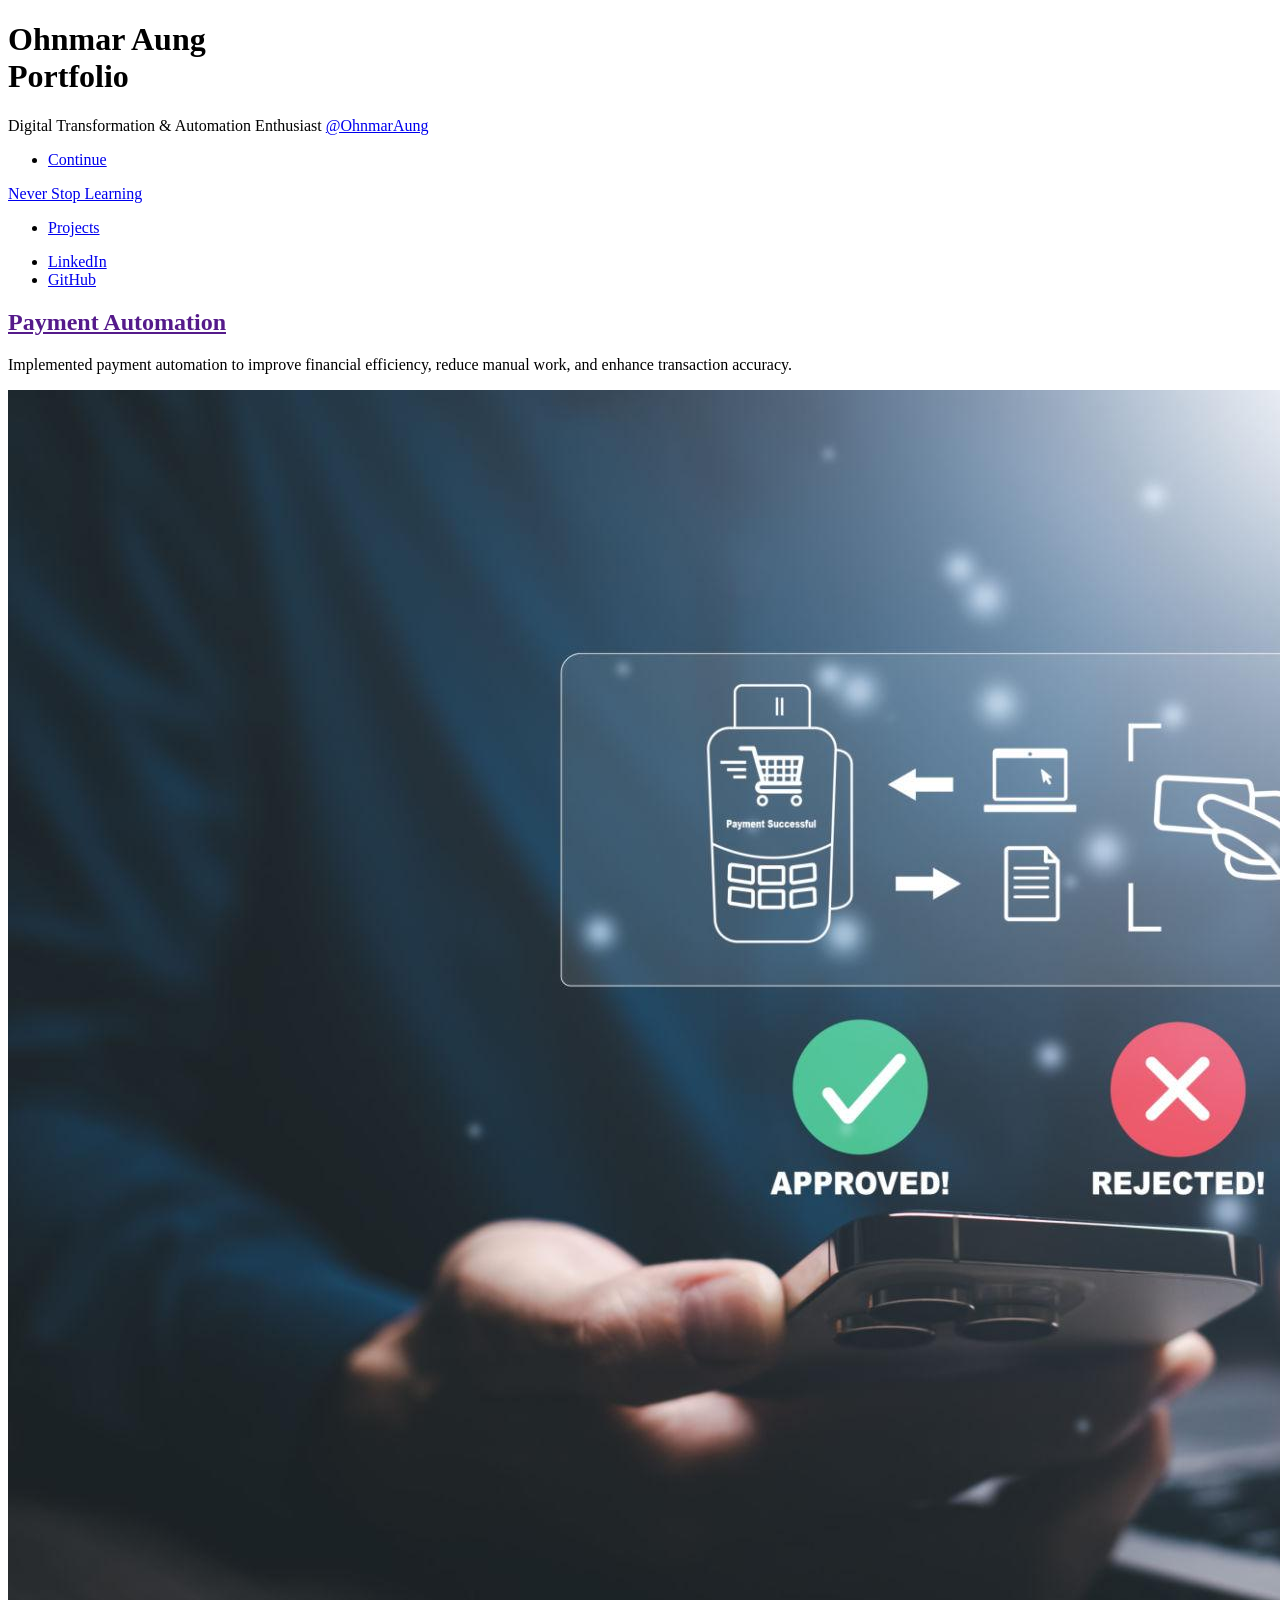
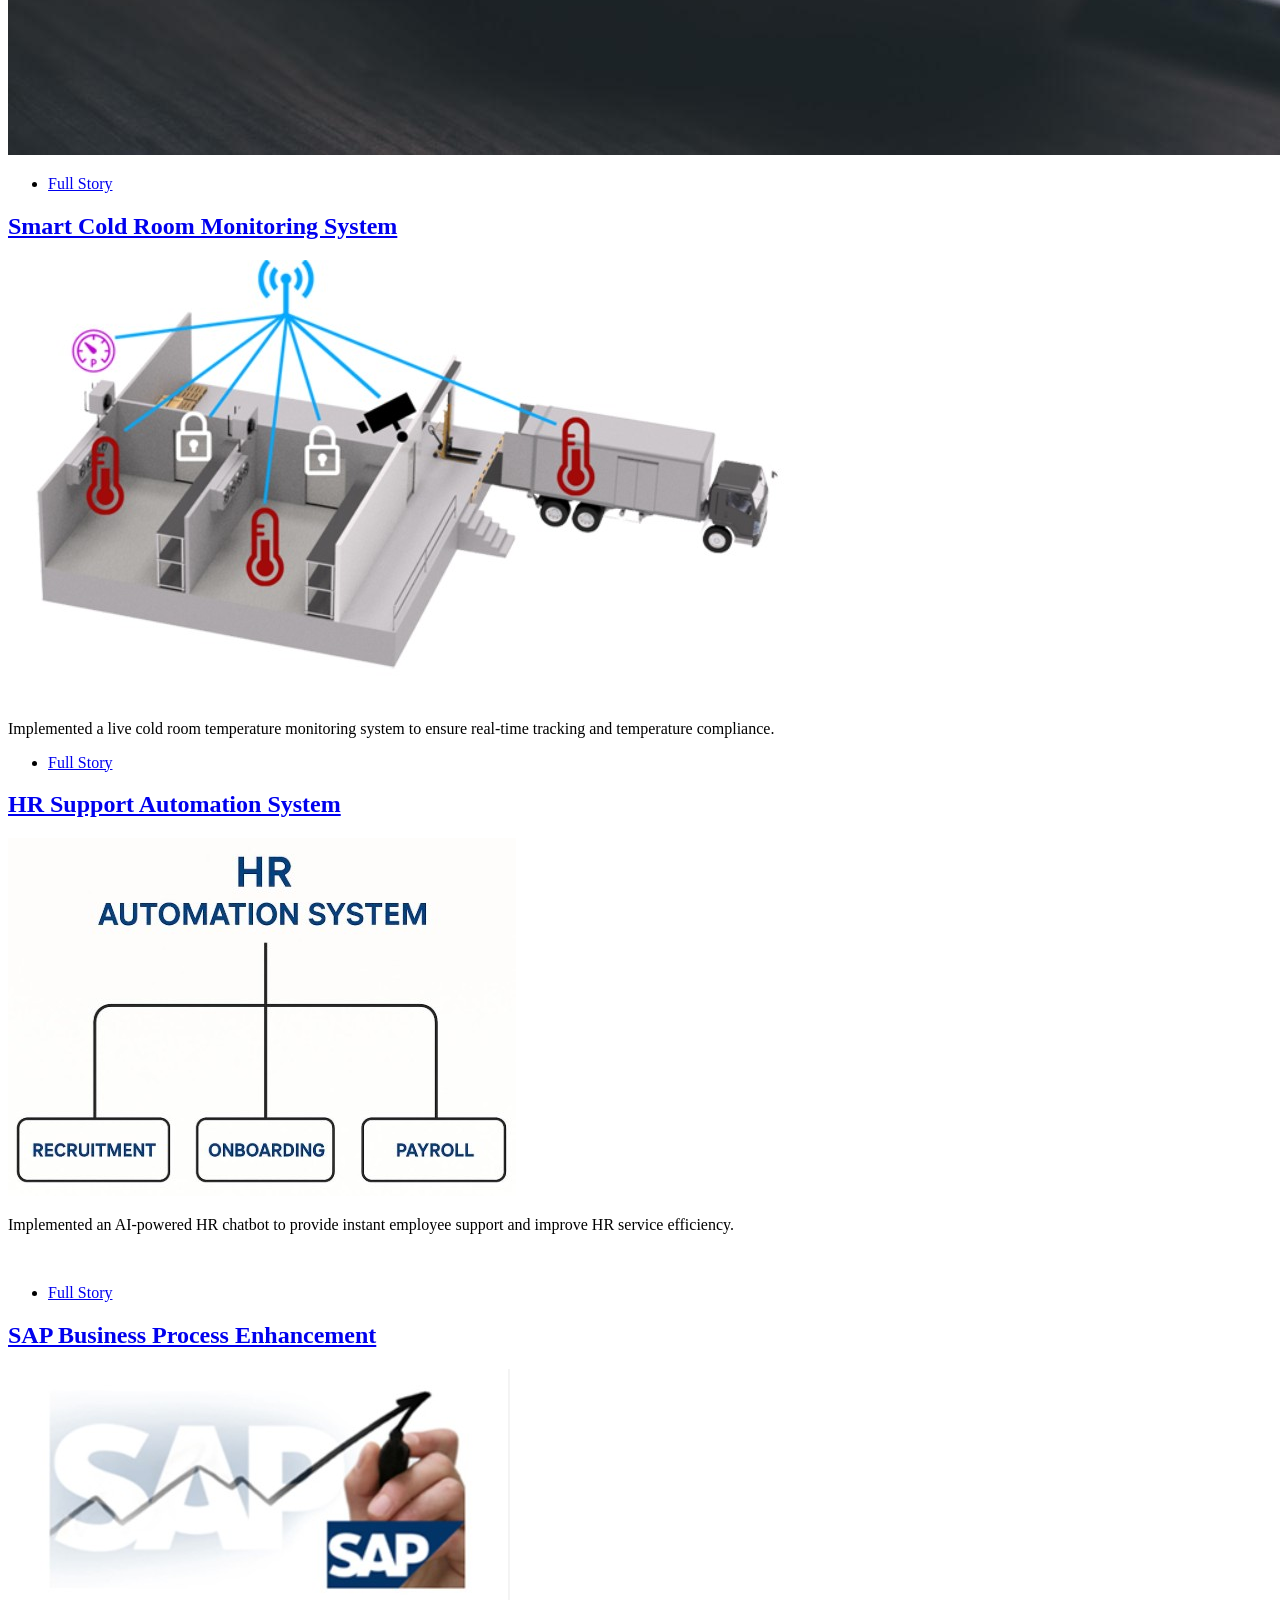
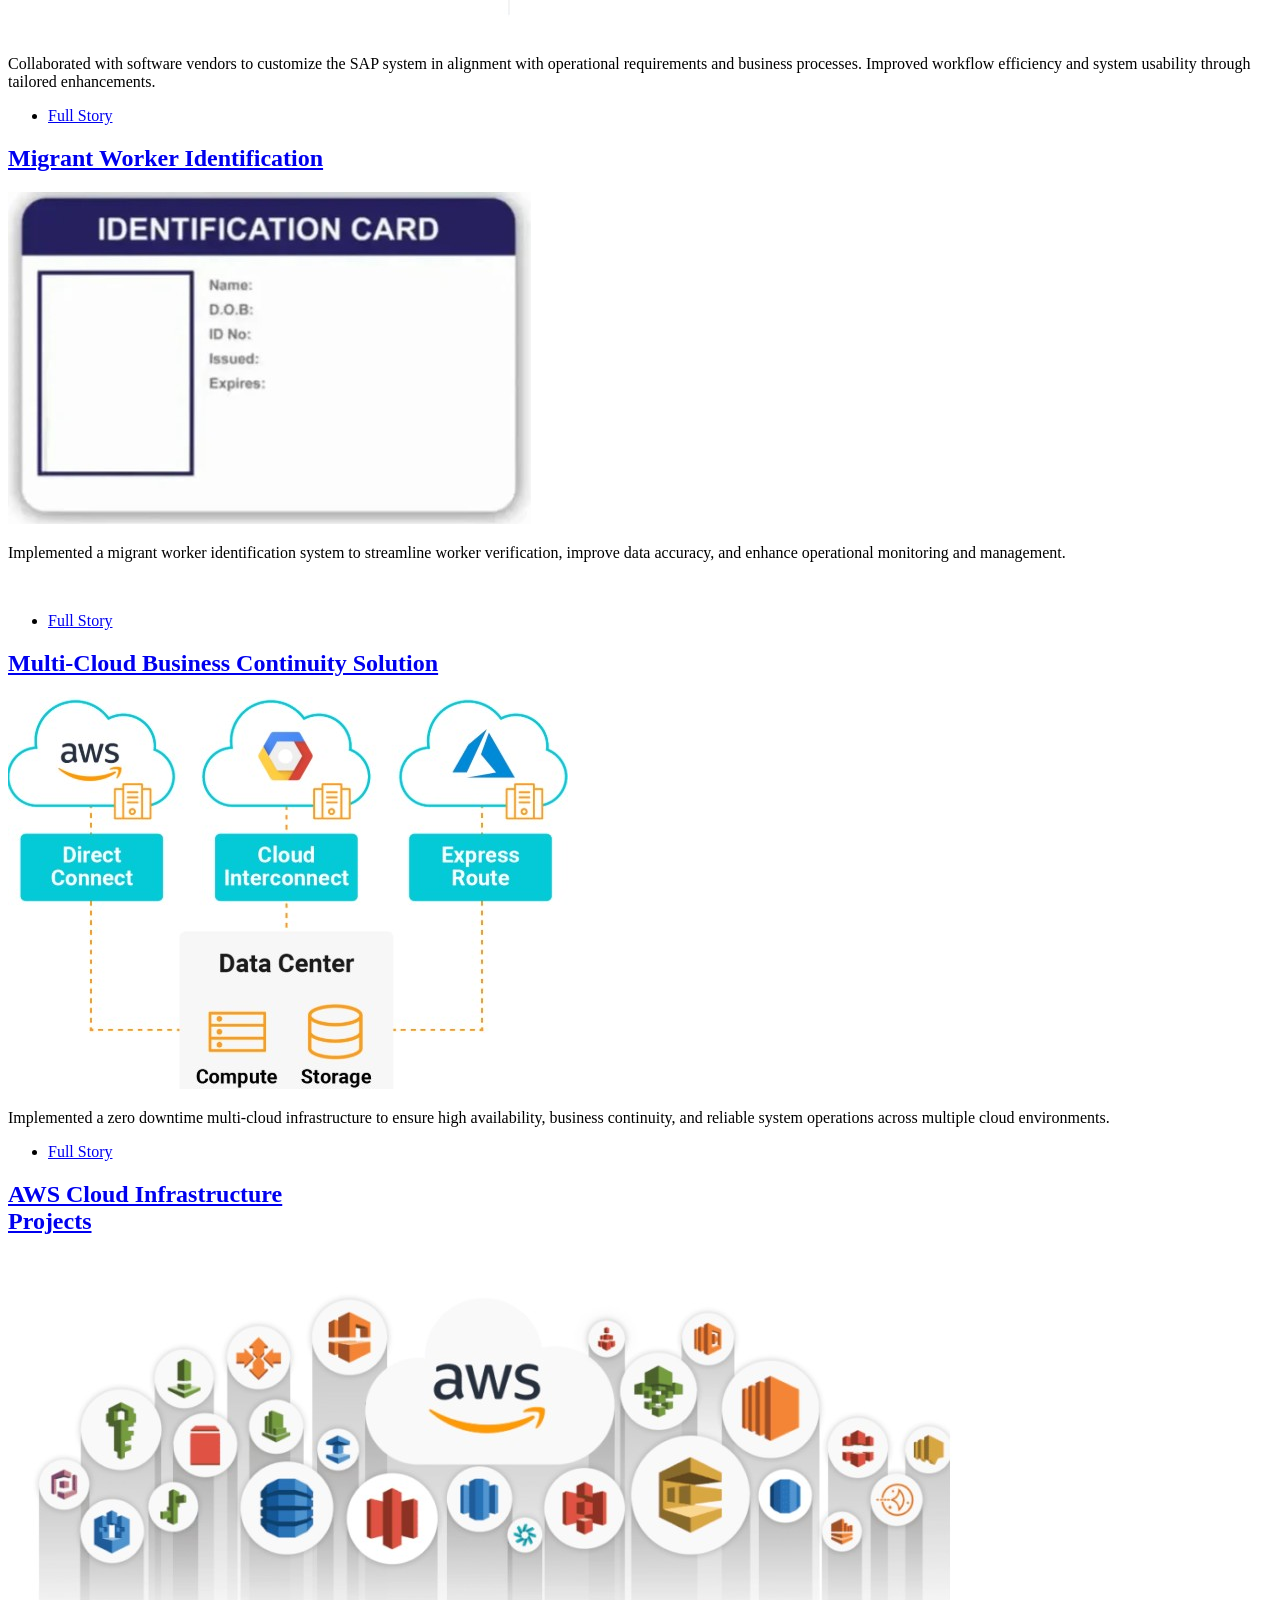
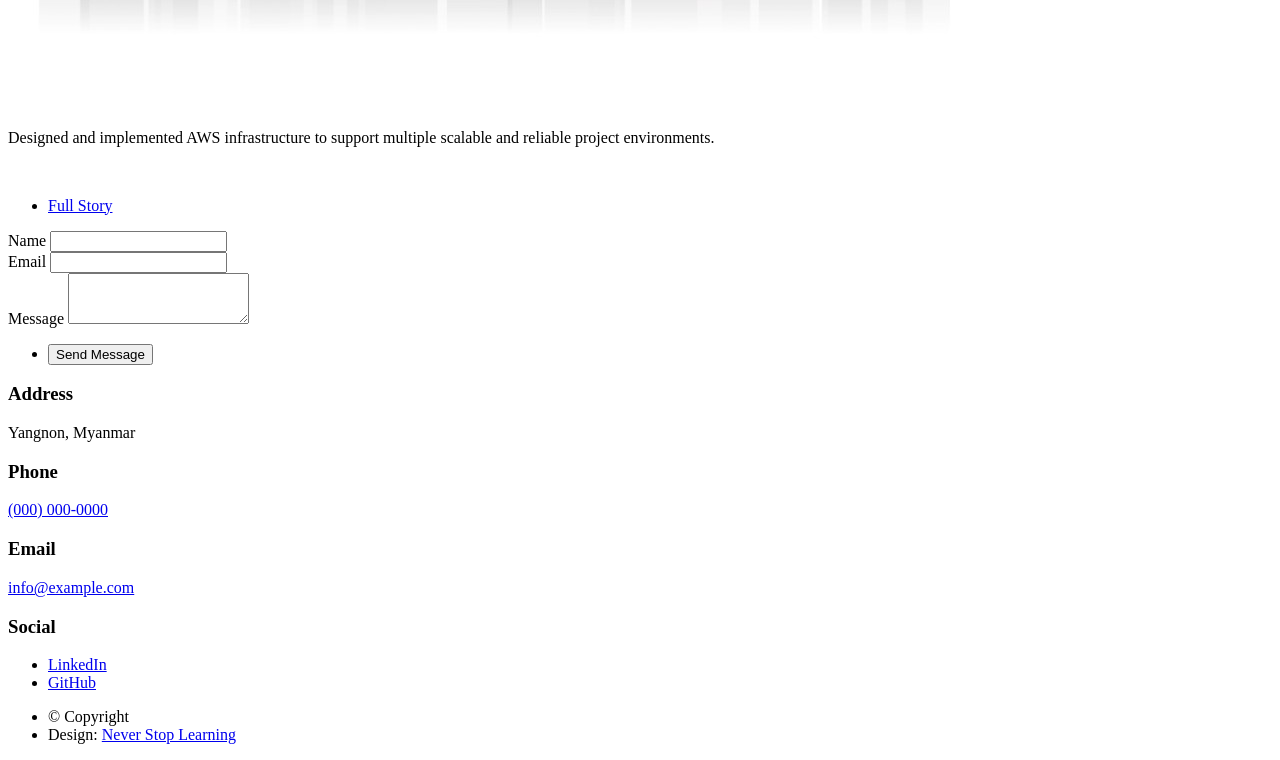
==== index.html @ f3461f25 "change github url" ====
<!DOCTYPE HTML>
<!--
	Massively by HTML5 UP
	html5up.net | @ajlkn
	Free for personal and commercial use under the CCA 3.0 license (html5up.net/license)
-->
<html>
	<head>
		<title>Ohnmar Aung</title>
		<meta charset="utf-8" />
		<meta name="viewport" content="width=device-width, initial-scale=1, user-scalable=no" />
		<link rel="stylesheet" href="assets/css/main.css" />
		<noscript><link rel="stylesheet" href="assets/css/noscript.css" /></noscript>
	</head>
	<body class="is-preload">

		<!-- Wrapper -->
			<div id="wrapper" class="fade-in">

				<!-- Intro -->
					<div id="intro">
						<h1>Ohnmar Aung<br/> 
						Portfolio</h1>
						<p>Digital Transformation & Automation Enthusiast <a href="https://github.com/paenilay/portfolio">@OhnmarAung</a> </p>
						<ul class="actions">
							<li><a href="#header" class="button icon solid solo fa-arrow-down scrolly">Continue</a></li>
						</ul>
					</div>

				<!-- Header -->
					<header id="header">
						<a href="index.html" class="logo">Never Stop Learning</a>
					</header>

				<!-- Nav -->
					<nav id="nav">
						<ul class="links">
							<li class="active"><a href="index.html">Projects</a></li>
							
						</ul>
						<ul class="icons">
						
							
							<li><a href="#" class="icon brands fa-linkedin"><span class="label">LinkedIn</span></a></li>
							<li><a href="#" class="icon brands fa-github"><span class="label">GitHub</span></a></li>
						</ul>
					</nav>

				<!-- Main -->
					<div id="main">

						<!-- Featured Post -->
							<article class="post featured">
								<header class="major">
									
									<h2><a href="">Payment Automation</a></h2>
									<p>Implemented payment automation to improve financial efficiency, reduce manual work, and enhance transaction accuracy.</p>
								</header>
								<a href="#" class="image main"><img src="images/payment.jpg" alt="" /></a>
								<ul class="actions special">
									<li><a href="https://github.com/paenilay/PortfolioProjects/blob/main/payment.jpg" class="button large">Full Story</a></li>
								</ul>
							</article>

						<!-- Posts -->
							<section class="posts">
								<article>
									<header>
										
										<h2><a href="#">Smart Cold Room Monitoring System</a></h2>
									</header>
									<a href="#" class="image fit"><img src="images/coldroom.jpg" alt="" /></a>
									<br><br>
									<p>Implemented a live cold room temperature monitoring system to ensure real-time tracking and temperature compliance.</p>
									<ul class="actions special">
										<li><a href="https://github.com/paenilay/PortfolioProjects/blob/main/coldroom.jpg" class="button">Full Story</a></li>
									</ul>
								</article>
								<article>
									<header>
										
										<h2><a href="#">HR Support Automation System</a></h2>
									</header>
									<a href="#" class="image fit"><img src="images/hr.jpg" alt="" /></a>
									<p>Implemented an AI-powered HR chatbot to provide instant employee support and improve HR service efficiency.</p>
									<br>
									<ul class="actions special">
										<li><a href="https://github.com/paenilay/PortfolioProjects/blob/main/hr.jpg" class="button">Full Story</a></li>
									</ul>
								</article>
								<article>
									<header>
										
										<h2><a href="#">SAP Business Process Enhancement</a></h2>
									</header>
									<a href="#" class="image fit"><img src="images/sap.jpg" alt="" /></a>
									<br>
									<p>Collaborated with software vendors to customize the SAP system in alignment with operational requirements and business processes. Improved workflow efficiency and system usability through tailored enhancements.</p>
								
									<ul class="actions special">
										<li><a href="https://github.com/paenilay/PortfolioProjects/blob/main/sap.jpg" class="button">Full Story</a></li>
									</ul>
								</article>
								<article>
									<header>
										
										<h2><a href="#">Migrant Worker Identification</a></h2>
									</header>
									<a href="#" class="image fit"><img src="images/idcard.jpg" alt="" /></a>
									<p>Implemented a migrant worker identification system to streamline worker verification, improve data accuracy, and enhance operational monitoring and management.</p>
									<br>
									<ul class="actions special">
										<li><a href="https://github.com/paenilay/PortfolioProjects/blob/main/idcard.jpg" class="button">Full Story</a></li>
									</ul>
								</article>
								<article>
									<header>
									
										<h2><a href="#">Multi-Cloud Business Continuity Solution</a></h2>
									</header>
									<a href="#" class="image fit"><img src="images/multi-cloud.jpg" alt="" /></a>
									<p>Implemented a zero downtime multi-cloud infrastructure to ensure high availability, business continuity, and reliable system operations across multiple cloud environments.</p>
									<ul class="actions special">
										<li><a href="https://github.com/paenilay/PortfolioProjects/blob/main/multi-cloud.jpg" class="button">Full Story</a></li>
									</ul>
								</article>
								<article>
									<header>
										
										<h2><a href="#">AWS Cloud Infrastructure<br/>Projects</a></h2>
									</header>
									<a href="#" class="image fit"><img src="images/aws.jpg" alt="" /></a>
									<br><br><br>
									<p>Designed and implemented AWS infrastructure to support multiple scalable and reliable project environments.</p>
									<br>
									<ul class="actions special">
										<li><a href="https://github.com/paenilay/PortfolioProjects/blob/main/aws.jpg" class="button">Full Story</a></li>
									</ul>
								</article>
							</section>

						<!-- Footer -->
							<footer>
							
							</footer>

					</div>

				<!-- Footer -->
					<footer id="footer">
						<section>
							<form method="post" action="#">
								<div class="fields">
									<div class="field">
										<label for="name">Name</label>
										<input type="text" name="name" id="name" />
									</div>
									<div class="field">
										<label for="email">Email</label>
										<input type="text" name="email" id="email" />
									</div>
									<div class="field">
										<label for="message">Message</label>
										<textarea name="message" id="message" rows="3"></textarea>
									</div>
								</div>
								<ul class="actions">
									<li><input type="submit" value="Send Message" /></li>
								</ul>
							</form>
						</section>
						<section class="split contact">
							<section class="alt">
								<h3>Address</h3>
								<p>Yangnon, Myanmar</p>
							</section>
							<section>
								<h3>Phone</h3>
								<p><a href="#">(000) 000-0000</a></p>
							</section>
							<section>
								<h3>Email</h3>
								<p><a href="#">info@example.com</a></p>
							</section>
							<section>
								<h3>Social</h3>
								<ul class="icons alt">
									
									<li><a href="#" class="icon brands alt fa-linkedin"><span class="label">LinkedIn</span></a></li>
									<li><a href="#" class="icon brands alt fa-github"><span class="label">GitHub</span></a></li>
								</ul>
							</section>
						</section>
					</footer>

				<!-- Copyright -->
					<div id="copyright">
						<ul><li>&copy; Copyright</li><li>Design: <a href="https://html5up.net">Never Stop Learning</a></li></ul>
					</div>

			</div>

		<!-- Scripts -->
			<script src="assets/js/jquery.min.js"></script>
			<script src="assets/js/jquery.scrollex.min.js"></script>
			<script src="assets/js/jquery.scrolly.min.js"></script>
			<script src="assets/js/browser.min.js"></script>
			<script src="assets/js/breakpoints.min.js"></script>
			<script src="assets/js/util.js"></script>
			<script src="assets/js/main.js"></script>

	</body>
</html>
---- assets/css/main.css ----
@import url(fontawesome-all.min.css);
@import url("https://fonts.googleapis.com/css?family=Merriweather:300,700,300italic,700italic|Source+Sans+Pro:900");

/*
	Massively by HTML5 UP
	html5up.net | @ajlkn
	Free for personal and commercial use under the CCA 3.0 license (html5up.net/license)
*/

html, body, div, span, applet, object,
iframe, h1, h2, h3, h4, h5, h6, p, blockquote,
pre, a, abbr, acronym, address, big, cite,
code, del, dfn, em, img, ins, kbd, q, s, samp,
small, strike, strong, sub, sup, tt, var, b,
u, i, center, dl, dt, dd, ol, ul, li, fieldset,
form, label, legend, table, caption, tbody,
tfoot, thead, tr, th, td, article, aside,
canvas, details, embed, figure, figcaption,
footer, header, hgroup, menu, nav, output, ruby,
section, summary, time, mark, audio, video {
	margin: 0;
	padding: 0;
	border: 0;
	font-size: 100%;
	font: inherit;
	vertical-align: baseline;}

article, aside, details, figcaption, figure,
footer, header, hgroup, menu, nav, section {
	display: block;}

body {
	line-height: 1;
}

ol, ul {
	list-style: none;
}

blockquote, q {
	quotes: none;
}

	blockquote:before, blockquote:after, q:before, q:after {
		content: '';
		content: none;
	}

table {
	border-collapse: collapse;
	border-spacing: 0;
}

body {
	-webkit-text-size-adjust: none;
}

mark {
	background-color: transparent;
	color: inherit;
}

input::-moz-focus-inner {
	border: 0;
	padding: 0;
}

input, select, textarea {
	-moz-appearance: none;
	-webkit-appearance: none;
	-ms-appearance: none;
	appearance: none;
}

/* Basic */

	@-ms-viewport {
		width: device-width;
	}

	body {
		-ms-overflow-style: scrollbar;
	}

	@media screen and (max-width: 480px) {

		html, body {
			min-width: 320px;
		}

	}

	html {
		box-sizing: border-box;
	}

	*, *:before, *:after {
		box-sizing: inherit;
	}

	body {
		background-color: #1e252d;
	}

		body.is-preload *, body.is-preload *:before, body.is-preload *:after {
			-moz-animation: none !important;
			-webkit-animation: none !important;
			-ms-animation: none !important;
			animation: none !important;
			-moz-transition: none !important;
			-webkit-transition: none !important;
			-ms-transition: none !important;
			transition: none !important;
		}

/* Type */

	html {
		font-size: 16pt;
	}

		@media screen and (max-width: 1680px) {

			html {
				font-size: 12pt;
			}

		}

		@media screen and (max-width: 1280px) {

			html {
				font-size: 11pt;
			}

		}

		@media screen and (max-width: 360px) {

			html {
				font-size: 10pt;
			}

		}

	body {
		color: #212931;
	}

	body, input, select, textarea {
		font-family: "Merriweather", Georgia, serif;
		font-weight: 300;
		font-size: 1rem;
		line-height: 2.375;
	}

	a {
		-moz-transition: color 0.2s ease-in-out, background-color 0.2s ease-in-out, border-color 0.2s ease-in-out, box-shadow 0.2s ease-in-out;
		-webkit-transition: color 0.2s ease-in-out, background-color 0.2s ease-in-out, border-color 0.2s ease-in-out, box-shadow 0.2s ease-in-out;
		-ms-transition: color 0.2s ease-in-out, background-color 0.2s ease-in-out, border-color 0.2s ease-in-out, box-shadow 0.2s ease-in-out;
		transition: color 0.2s ease-in-out, background-color 0.2s ease-in-out, border-color 0.2s ease-in-out, box-shadow 0.2s ease-in-out;
		border-bottom: dotted 1px;
		text-decoration: none;
	}

		a:hover {
			border-bottom-color: transparent;
		}

	strong, b {
		font-weight: 600;
	}

	em, i {
		font-style: italic;
	}

	p {
		text-align: justify;
		margin: 0 0 2rem 0;
	}

	h1, h2, h3, h4, h5, h6 {
		font-family: "Source Sans Pro", Helvetica, sans-serif;
		font-weight: 900;
		line-height: 1.5;
		letter-spacing: 0.075em;
		text-transform: uppercase;
		margin: 0 0 1rem 0;
	}

		h1 a, h2 a, h3 a, h4 a, h5 a, h6 a {
			border-bottom: 0;
			color: inherit;
			text-decoration: none;
		}

	h1 {
		font-size: 4rem;
		line-height: 1.1;
		margin: 0 0 2rem 0;
	}

	h2 {
		font-size: 1.75rem;
		line-height: 1.3;
		margin: 0 0 1.5rem 0;
	}

	h3 {
		font-size: 1.25rem;
		margin: 0 0 1.5rem 0;
	}

	h4 {
		font-size: 1rem;
	}

	h5 {
		font-size: 0.9rem;
	}

	h6 {
		font-size: 0.8rem;
	}

	sub {
		font-size: 0.8rem;
		position: relative;
		top: 0.5rem;
	}

	sup {
		font-size: 0.8rem;
		position: relative;
		top: -0.5rem;
	}

	blockquote {
		border-left: solid 4px;
		font-style: italic;
		margin: 0 0 2rem 0;
		padding: 0.5rem 0 0.5rem 2rem;
	}

	code {
		border: solid 2px;
		font-family: "Courier New", monospace;
		font-size: 0.9rem;
		margin: 0 0.25rem;
		padding: 0.25rem 0.65rem;
	}

	pre {
		-webkit-overflow-scrolling: touch;
		font-family: "Courier New", monospace;
		font-size: 0.9rem;
		margin: 0 0 2rem 0;
	}

		pre code {
			display: block;
			line-height: 1.75;
			padding: 1rem 1.5rem;
			overflow-x: auto;
		}

	hr {
		border: 0;
		border-bottom: solid 2px;
		margin: 3rem 0;
	}

		hr.major {
			margin: 5rem 0;
		}

	.align-left {
		text-align: left;
	}

	.align-center {
		text-align: center;
	}

	.align-right {
		text-align: right;
	}

	input, select, textarea {
		color: #212931;
	}

	a {
		color: #212931;
		border-bottom-color: rgba(33, 41, 49, 0.5);
	}

		a:hover {
			border-bottom-color: transparent;
			color: #18bfef !important;
		}

	strong, b {
		color: #212931;
	}

	h1, h2, h3, h4, h5, h6 {
		color: #212931;
	}

	blockquote {
		border-left-color: #eeeeee;
	}

	code {
		background: rgba(220, 220, 220, 0.25);
		border-color: #eeeeee;
	}

	hr {
		border-bottom-color: #eeeeee;
	}

/* Row */

	.row {
		display: flex;
		flex-wrap: wrap;
		box-sizing: border-box;
		align-items: stretch;
	}

		.row > * {
			box-sizing: border-box;
		}

		.row.gtr-uniform > * > :last-child {
			margin-bottom: 0;
		}

		.row.aln-left {
			justify-content: flex-start;
		}

		.row.aln-center {
			justify-content: center;
		}

		.row.aln-right {
			justify-content: flex-end;
		}

		.row.aln-top {
			align-items: flex-start;
		}

		.row.aln-middle {
			align-items: center;
		}

		.row.aln-bottom {
			align-items: flex-end;
		}

		.row > .imp {
			order: -1;
		}

		.row > .col-1 {
			width: 8.33333%;
		}

		.row > .off-1 {
			margin-left: 8.33333%;
		}

		.row > .col-2 {
			width: 16.66667%;
		}

		.row > .off-2 {
			margin-left: 16.66667%;
		}

		.row > .col-3 {
			width: 25%;
		}

		.row > .off-3 {
			margin-left: 25%;
		}

		.row > .col-4 {
			width: 33.33333%;
		}

		.row > .off-4 {
			margin-left: 33.33333%;
		}

		.row > .col-5 {
			width: 41.66667%;
		}

		.row > .off-5 {
			margin-left: 41.66667%;
		}

		.row > .col-6 {
			width: 50%;
		}

		.row > .off-6 {
			margin-left: 50%;
		}

		.row > .col-7 {
			width: 58.33333%;
		}

		.row > .off-7 {
			margin-left: 58.33333%;
		}

		.row > .col-8 {
			width: 66.66667%;
		}

		.row > .off-8 {
			margin-left: 66.66667%;
		}

		.row > .col-9 {
			width: 75%;
		}

		.row > .off-9 {
			margin-left: 75%;
		}

		.row > .col-10 {
			width: 83.33333%;
		}

		.row > .off-10 {
			margin-left: 83.33333%;
		}

		.row > .col-11 {
			width: 91.66667%;
		}

		.row > .off-11 {
			margin-left: 91.66667%;
		}

		.row > .col-12 {
			width: 100%;
		}

		.row > .off-12 {
			margin-left: 100%;
		}

		.row.gtr-0 {
			margin-top: 0;
			margin-left: 0rem;
		}

			.row.gtr-0 > * {
				padding: 0 0 0 0rem;
			}

			.row.gtr-0.gtr-uniform {
				margin-top: 0rem;
			}

				.row.gtr-0.gtr-uniform > * {
					padding-top: 0rem;
				}

		.row.gtr-25 {
			margin-top: 0;
			margin-left: -0.375rem;
		}

			.row.gtr-25 > * {
				padding: 0 0 0 0.375rem;
			}

			.row.gtr-25.gtr-uniform {
				margin-top: -0.375rem;
			}

				.row.gtr-25.gtr-uniform > * {
					padding-top: 0.375rem;
				}

		.row.gtr-50 {
			margin-top: 0;
			margin-left: -0.75rem;
		}

			.row.gtr-50 > * {
				padding: 0 0 0 0.75rem;
			}

			.row.gtr-50.gtr-uniform {
				margin-top: -0.75rem;
			}

				.row.gtr-50.gtr-uniform > * {
					padding-top: 0.75rem;
				}

		.row {
			margin-top: 0;
			margin-left: -1.5rem;
		}

			.row > * {
				padding: 0 0 0 1.5rem;
			}

			.row.gtr-uniform {
				margin-top: -1.5rem;
			}

				.row.gtr-uniform > * {
					padding-top: 1.5rem;
				}

		.row.gtr-150 {
			margin-top: 0;
			margin-left: -2.25rem;
		}

			.row.gtr-150 > * {
				padding: 0 0 0 2.25rem;
			}

			.row.gtr-150.gtr-uniform {
				margin-top: -2.25rem;
			}

				.row.gtr-150.gtr-uniform > * {
					padding-top: 2.25rem;
				}

		.row.gtr-200 {
			margin-top: 0;
			margin-left: -3rem;
		}

			.row.gtr-200 > * {
				padding: 0 0 0 3rem;
			}

			.row.gtr-200.gtr-uniform {
				margin-top: -3rem;
			}

				.row.gtr-200.gtr-uniform > * {
					padding-top: 3rem;
				}

		@media screen and (max-width: 1680px) {

			.row {
				display: flex;
				flex-wrap: wrap;
				box-sizing: border-box;
				align-items: stretch;
			}

				.row > * {
					box-sizing: border-box;
				}

				.row.gtr-uniform > * > :last-child {
					margin-bottom: 0;
				}

				.row.aln-left {
					justify-content: flex-start;
				}

				.row.aln-center {
					justify-content: center;
				}

				.row.aln-right {
					justify-content: flex-end;
				}

				.row.aln-top {
					align-items: flex-start;
				}

				.row.aln-middle {
					align-items: center;
				}

				.row.aln-bottom {
					align-items: flex-end;
				}

				.row > .imp-xlarge {
					order: -1;
				}

				.row > .col-1-xlarge {
					width: 8.33333%;
				}

				.row > .off-1-xlarge {
					margin-left: 8.33333%;
				}

				.row > .col-2-xlarge {
					width: 16.66667%;
				}

				.row > .off-2-xlarge {
					margin-left: 16.66667%;
				}

				.row > .col-3-xlarge {
					width: 25%;
				}

				.row > .off-3-xlarge {
					margin-left: 25%;
				}

				.row > .col-4-xlarge {
					width: 33.33333%;
				}

				.row > .off-4-xlarge {
					margin-left: 33.33333%;
				}

				.row > .col-5-xlarge {
					width: 41.66667%;
				}

				.row > .off-5-xlarge {
					margin-left: 41.66667%;
				}

				.row > .col-6-xlarge {
					width: 50%;
				}

				.row > .off-6-xlarge {
					margin-left: 50%;
				}

				.row > .col-7-xlarge {
					width: 58.33333%;
				}

				.row > .off-7-xlarge {
					margin-left: 58.33333%;
				}

				.row > .col-8-xlarge {
					width: 66.66667%;
				}

				.row > .off-8-xlarge {
					margin-left: 66.66667%;
				}

				.row > .col-9-xlarge {
					width: 75%;
				}

				.row > .off-9-xlarge {
					margin-left: 75%;
				}

				.row > .col-10-xlarge {
					width: 83.33333%;
				}

				.row > .off-10-xlarge {
					margin-left: 83.33333%;
				}

				.row > .col-11-xlarge {
					width: 91.66667%;
				}

				.row > .off-11-xlarge {
					margin-left: 91.66667%;
				}

				.row > .col-12-xlarge {
					width: 100%;
				}

				.row > .off-12-xlarge {
					margin-left: 100%;
				}

				.row.gtr-0 {
					margin-top: 0;
					margin-left: 0rem;
				}

					.row.gtr-0 > * {
						padding: 0 0 0 0rem;
					}

					.row.gtr-0.gtr-uniform {
						margin-top: 0rem;
					}

						.row.gtr-0.gtr-uniform > * {
							padding-top: 0rem;
						}

				.row.gtr-25 {
					margin-top: 0;
					margin-left: -0.375rem;
				}

					.row.gtr-25 > * {
						padding: 0 0 0 0.375rem;
					}

					.row.gtr-25.gtr-uniform {
						margin-top: -0.375rem;
					}

						.row.gtr-25.gtr-uniform > * {
							padding-top: 0.375rem;
						}

				.row.gtr-50 {
					margin-top: 0;
					margin-left: -0.75rem;
				}

					.row.gtr-50 > * {
						padding: 0 0 0 0.75rem;
					}

					.row.gtr-50.gtr-uniform {
						margin-top: -0.75rem;
					}

						.row.gtr-50.gtr-uniform > * {
							padding-top: 0.75rem;
						}

				.row {
					margin-top: 0;
					margin-left: -1.5rem;
				}

					.row > * {
						padding: 0 0 0 1.5rem;
					}

					.row.gtr-uniform {
						margin-top: -1.5rem;
					}

						.row.gtr-uniform > * {
							padding-top: 1.5rem;
						}

				.row.gtr-150 {
					margin-top: 0;
					margin-left: -2.25rem;
				}

					.row.gtr-150 > * {
						padding: 0 0 0 2.25rem;
					}

					.row.gtr-150.gtr-uniform {
						margin-top: -2.25rem;
					}

						.row.gtr-150.gtr-uniform > * {
							padding-top: 2.25rem;
						}

				.row.gtr-200 {
					margin-top: 0;
					margin-left: -3rem;
				}

					.row.gtr-200 > * {
						padding: 0 0 0 3rem;
					}

					.row.gtr-200.gtr-uniform {
						margin-top: -3rem;
					}

						.row.gtr-200.gtr-uniform > * {
							padding-top: 3rem;
						}

		}

		@media screen and (max-width: 1280px) {

			.row {
				display: flex;
				flex-wrap: wrap;
				box-sizing: border-box;
				align-items: stretch;
			}

				.row > * {
					box-sizing: border-box;
				}

				.row.gtr-uniform > * > :last-child {
					margin-bottom: 0;
				}

				.row.aln-left {
					justify-content: flex-start;
				}

				.row.aln-center {
					justify-content: center;
				}

				.row.aln-right {
					justify-content: flex-end;
				}

				.row.aln-top {
					align-items: flex-start;
				}

				.row.aln-middle {
					align-items: center;
				}

				.row.aln-bottom {
					align-items: flex-end;
				}

				.row > .imp-large {
					order: -1;
				}

				.row > .col-1-large {
					width: 8.33333%;
				}

				.row > .off-1-large {
					margin-left: 8.33333%;
				}

				.row > .col-2-large {
					width: 16.66667%;
				}

				.row > .off-2-large {
					margin-left: 16.66667%;
				}

				.row > .col-3-large {
					width: 25%;
				}

				.row > .off-3-large {
					margin-left: 25%;
				}

				.row > .col-4-large {
					width: 33.33333%;
				}

				.row > .off-4-large {
					margin-left: 33.33333%;
				}

				.row > .col-5-large {
					width: 41.66667%;
				}

				.row > .off-5-large {
					margin-left: 41.66667%;
				}

				.row > .col-6-large {
					width: 50%;
				}

				.row > .off-6-large {
					margin-left: 50%;
				}

				.row > .col-7-large {
					width: 58.33333%;
				}

				.row > .off-7-large {
					margin-left: 58.33333%;
				}

				.row > .col-8-large {
					width: 66.66667%;
				}

				.row > .off-8-large {
					margin-left: 66.66667%;
				}

				.row > .col-9-large {
					width: 75%;
				}

				.row > .off-9-large {
					margin-left: 75%;
				}

				.row > .col-10-large {
					width: 83.33333%;
				}

				.row > .off-10-large {
					margin-left: 83.33333%;
				}

				.row > .col-11-large {
					width: 91.66667%;
				}

				.row > .off-11-large {
					margin-left: 91.66667%;
				}

				.row > .col-12-large {
					width: 100%;
				}

				.row > .off-12-large {
					margin-left: 100%;
				}

				.row.gtr-0 {
					margin-top: 0;
					margin-left: 0rem;
				}

					.row.gtr-0 > * {
						padding: 0 0 0 0rem;
					}

					.row.gtr-0.gtr-uniform {
						margin-top: 0rem;
					}

						.row.gtr-0.gtr-uniform > * {
							padding-top: 0rem;
						}

				.row.gtr-25 {
					margin-top: 0;
					margin-left: -0.375rem;
				}

					.row.gtr-25 > * {
						padding: 0 0 0 0.375rem;
					}

					.row.gtr-25.gtr-uniform {
						margin-top: -0.375rem;
					}

						.row.gtr-25.gtr-uniform > * {
							padding-top: 0.375rem;
						}

				.row.gtr-50 {
					margin-top: 0;
					margin-left: -0.75rem;
				}

					.row.gtr-50 > * {
						padding: 0 0 0 0.75rem;
					}

					.row.gtr-50.gtr-uniform {
						margin-top: -0.75rem;
					}

						.row.gtr-50.gtr-uniform > * {
							padding-top: 0.75rem;
						}

				.row {
					margin-top: 0;
					margin-left: -1.5rem;
				}

					.row > * {
						padding: 0 0 0 1.5rem;
					}

					.row.gtr-uniform {
						margin-top: -1.5rem;
					}

						.row.gtr-uniform > * {
							padding-top: 1.5rem;
						}

				.row.gtr-150 {
					margin-top: 0;
					margin-left: -2.25rem;
				}

					.row.gtr-150 > * {
						padding: 0 0 0 2.25rem;
					}

					.row.gtr-150.gtr-uniform {
						margin-top: -2.25rem;
					}

						.row.gtr-150.gtr-uniform > * {
							padding-top: 2.25rem;
						}

				.row.gtr-200 {
					margin-top: 0;
					margin-left: -3rem;
				}

					.row.gtr-200 > * {
						padding: 0 0 0 3rem;
					}

					.row.gtr-200.gtr-uniform {
						margin-top: -3rem;
					}

						.row.gtr-200.gtr-uniform > * {
							padding-top: 3rem;
						}

		}

		@media screen and (max-width: 980px) {

			.row {
				display: flex;
				flex-wrap: wrap;
				box-sizing: border-box;
				align-items: stretch;
			}

				.row > * {
					box-sizing: border-box;
				}

				.row.gtr-uniform > * > :last-child {
					margin-bottom: 0;
				}

				.row.aln-left {
					justify-content: flex-start;
				}

				.row.aln-center {
					justify-content: center;
				}

				.row.aln-right {
					justify-content: flex-end;
				}

				.row.aln-top {
					align-items: flex-start;
				}

				.row.aln-middle {
					align-items: center;
				}

				.row.aln-bottom {
					align-items: flex-end;
				}

				.row > .imp-medium {
					order: -1;
				}

				.row > .col-1-medium {
					width: 8.33333%;
				}

				.row > .off-1-medium {
					margin-left: 8.33333%;
				}

				.row > .col-2-medium {
					width: 16.66667%;
				}

				.row > .off-2-medium {
					margin-left: 16.66667%;
				}

				.row > .col-3-medium {
					width: 25%;
				}

				.row > .off-3-medium {
					margin-left: 25%;
				}

				.row > .col-4-medium {
					width: 33.33333%;
				}

				.row > .off-4-medium {
					margin-left: 33.33333%;
				}

				.row > .col-5-medium {
					width: 41.66667%;
				}

				.row > .off-5-medium {
					margin-left: 41.66667%;
				}

				.row > .col-6-medium {
					width: 50%;
				}

				.row > .off-6-medium {
					margin-left: 50%;
				}

				.row > .col-7-medium {
					width: 58.33333%;
				}

				.row > .off-7-medium {
					margin-left: 58.33333%;
				}

				.row > .col-8-medium {
					width: 66.66667%;
				}

				.row > .off-8-medium {
					margin-left: 66.66667%;
				}

				.row > .col-9-medium {
					width: 75%;
				}

				.row > .off-9-medium {
					margin-left: 75%;
				}

				.row > .col-10-medium {
					width: 83.33333%;
				}

				.row > .off-10-medium {
					margin-left: 83.33333%;
				}

				.row > .col-11-medium {
					width: 91.66667%;
				}

				.row > .off-11-medium {
					margin-left: 91.66667%;
				}

				.row > .col-12-medium {
					width: 100%;
				}

				.row > .off-12-medium {
					margin-left: 100%;
				}

				.row.gtr-0 {
					margin-top: 0;
					margin-left: 0rem;
				}

					.row.gtr-0 > * {
						padding: 0 0 0 0rem;
					}

					.row.gtr-0.gtr-uniform {
						margin-top: 0rem;
					}

						.row.gtr-0.gtr-uniform > * {
							padding-top: 0rem;
						}

				.row.gtr-25 {
					margin-top: 0;
					margin-left: -0.375rem;
				}

					.row.gtr-25 > * {
						padding: 0 0 0 0.375rem;
					}

					.row.gtr-25.gtr-uniform {
						margin-top: -0.375rem;
					}

						.row.gtr-25.gtr-uniform > * {
							padding-top: 0.375rem;
						}

				.row.gtr-50 {
					margin-top: 0;
					margin-left: -0.75rem;
				}

					.row.gtr-50 > * {
						padding: 0 0 0 0.75rem;
					}

					.row.gtr-50.gtr-uniform {
						margin-top: -0.75rem;
					}

						.row.gtr-50.gtr-uniform > * {
							padding-top: 0.75rem;
						}

				.row {
					margin-top: 0;
					margin-left: -1.5rem;
				}

					.row > * {
						padding: 0 0 0 1.5rem;
					}

					.row.gtr-uniform {
						margin-top: -1.5rem;
					}

						.row.gtr-uniform > * {
							padding-top: 1.5rem;
						}

				.row.gtr-150 {
					margin-top: 0;
					margin-left: -2.25rem;
				}

					.row.gtr-150 > * {
						padding: 0 0 0 2.25rem;
					}

					.row.gtr-150.gtr-uniform {
						margin-top: -2.25rem;
					}

						.row.gtr-150.gtr-uniform > * {
							padding-top: 2.25rem;
						}

				.row.gtr-200 {
					margin-top: 0;
					margin-left: -3rem;
				}

					.row.gtr-200 > * {
						padding: 0 0 0 3rem;
					}

					.row.gtr-200.gtr-uniform {
						margin-top: -3rem;
					}

						.row.gtr-200.gtr-uniform > * {
							padding-top: 3rem;
						}

		}

		@media screen and (max-width: 736px) {

			.row {
				display: flex;
				flex-wrap: wrap;
				box-sizing: border-box;
				align-items: stretch;
			}

				.row > * {
					box-sizing: border-box;
				}

				.row.gtr-uniform > * > :last-child {
					margin-bottom: 0;
				}

				.row.aln-left {
					justify-content: flex-start;
				}

				.row.aln-center {
					justify-content: center;
				}

				.row.aln-right {
					justify-content: flex-end;
				}

				.row.aln-top {
					align-items: flex-start;
				}

				.row.aln-middle {
					align-items: center;
				}

				.row.aln-bottom {
					align-items: flex-end;
				}

				.row > .imp-small {
					order: -1;
				}

				.row > .col-1-small {
					width: 8.33333%;
				}

				.row > .off-1-small {
					margin-left: 8.33333%;
				}

				.row > .col-2-small {
					width: 16.66667%;
				}

				.row > .off-2-small {
					margin-left: 16.66667%;
				}

				.row > .col-3-small {
					width: 25%;
				}

				.row > .off-3-small {
					margin-left: 25%;
				}

				.row > .col-4-small {
					width: 33.33333%;
				}

				.row > .off-4-small {
					margin-left: 33.33333%;
				}

				.row > .col-5-small {
					width: 41.66667%;
				}

				.row > .off-5-small {
					margin-left: 41.66667%;
				}

				.row > .col-6-small {
					width: 50%;
				}

				.row > .off-6-small {
					margin-left: 50%;
				}

				.row > .col-7-small {
					width: 58.33333%;
				}

				.row > .off-7-small {
					margin-left: 58.33333%;
				}

				.row > .col-8-small {
					width: 66.66667%;
				}

				.row > .off-8-small {
					margin-left: 66.66667%;
				}

				.row > .col-9-small {
					width: 75%;
				}

				.row > .off-9-small {
					margin-left: 75%;
				}

				.row > .col-10-small {
					width: 83.33333%;
				}

				.row > .off-10-small {
					margin-left: 83.33333%;
				}

				.row > .col-11-small {
					width: 91.66667%;
				}

				.row > .off-11-small {
					margin-left: 91.66667%;
				}

				.row > .col-12-small {
					width: 100%;
				}

				.row > .off-12-small {
					margin-left: 100%;
				}

				.row.gtr-0 {
					margin-top: 0;
					margin-left: 0rem;
				}

					.row.gtr-0 > * {
						padding: 0 0 0 0rem;
					}

					.row.gtr-0.gtr-uniform {
						margin-top: 0rem;
					}

						.row.gtr-0.gtr-uniform > * {
							padding-top: 0rem;
						}

				.row.gtr-25 {
					margin-top: 0;
					margin-left: -0.375rem;
				}

					.row.gtr-25 > * {
						padding: 0 0 0 0.375rem;
					}

					.row.gtr-25.gtr-uniform {
						margin-top: -0.375rem;
					}

						.row.gtr-25.gtr-uniform > * {
							padding-top: 0.375rem;
						}

				.row.gtr-50 {
					margin-top: 0;
					margin-left: -0.75rem;
				}

					.row.gtr-50 > * {
						padding: 0 0 0 0.75rem;
					}

					.row.gtr-50.gtr-uniform {
						margin-top: -0.75rem;
					}

						.row.gtr-50.gtr-uniform > * {
							padding-top: 0.75rem;
						}

				.row {
					margin-top: 0;
					margin-left: -1.5rem;
				}

					.row > * {
						padding: 0 0 0 1.5rem;
					}

					.row.gtr-uniform {
						margin-top: -1.5rem;
					}

						.row.gtr-uniform > * {
							padding-top: 1.5rem;
						}

				.row.gtr-150 {
					margin-top: 0;
					margin-left: -2.25rem;
				}

					.row.gtr-150 > * {
						padding: 0 0 0 2.25rem;
					}

					.row.gtr-150.gtr-uniform {
						margin-top: -2.25rem;
					}

						.row.gtr-150.gtr-uniform > * {
							padding-top: 2.25rem;
						}

				.row.gtr-200 {
					margin-top: 0;
					margin-left: -3rem;
				}

					.row.gtr-200 > * {
						padding: 0 0 0 3rem;
					}

					.row.gtr-200.gtr-uniform {
						margin-top: -3rem;
					}

						.row.gtr-200.gtr-uniform > * {
							padding-top: 3rem;
						}

		}

		@media screen and (max-width: 480px) {

			.row {
				display: flex;
				flex-wrap: wrap;
				box-sizing: border-box;
				align-items: stretch;
			}

				.row > * {
					box-sizing: border-box;
				}

				.row.gtr-uniform > * > :last-child {
					margin-bottom: 0;
				}

				.row.aln-left {
					justify-content: flex-start;
				}

				.row.aln-center {
					justify-content: center;
				}

				.row.aln-right {
					justify-content: flex-end;
				}

				.row.aln-top {
					align-items: flex-start;
				}

				.row.aln-middle {
					align-items: center;
				}

				.row.aln-bottom {
					align-items: flex-end;
				}

				.row > .imp-xsmall {
					order: -1;
				}

				.row > .col-1-xsmall {
					width: 8.33333%;
				}

				.row > .off-1-xsmall {
					margin-left: 8.33333%;
				}

				.row > .col-2-xsmall {
					width: 16.66667%;
				}

				.row > .off-2-xsmall {
					margin-left: 16.66667%;
				}

				.row > .col-3-xsmall {
					width: 25%;
				}

				.row > .off-3-xsmall {
					margin-left: 25%;
				}

				.row > .col-4-xsmall {
					width: 33.33333%;
				}

				.row > .off-4-xsmall {
					margin-left: 33.33333%;
				}

				.row > .col-5-xsmall {
					width: 41.66667%;
				}

				.row > .off-5-xsmall {
					margin-left: 41.66667%;
				}

				.row > .col-6-xsmall {
					width: 50%;
				}

				.row > .off-6-xsmall {
					margin-left: 50%;
				}

				.row > .col-7-xsmall {
					width: 58.33333%;
				}

				.row > .off-7-xsmall {
					margin-left: 58.33333%;
				}

				.row > .col-8-xsmall {
					width: 66.66667%;
				}

				.row > .off-8-xsmall {
					margin-left: 66.66667%;
				}

				.row > .col-9-xsmall {
					width: 75%;
				}

				.row > .off-9-xsmall {
					margin-left: 75%;
				}

				.row > .col-10-xsmall {
					width: 83.33333%;
				}

				.row > .off-10-xsmall {
					margin-left: 83.33333%;
				}

				.row > .col-11-xsmall {
					width: 91.66667%;
				}

				.row > .off-11-xsmall {
					margin-left: 91.66667%;
				}

				.row > .col-12-xsmall {
					width: 100%;
				}

				.row > .off-12-xsmall {
					margin-left: 100%;
				}

				.row.gtr-0 {
					margin-top: 0;
					margin-left: 0rem;
				}

					.row.gtr-0 > * {
						padding: 0 0 0 0rem;
					}

					.row.gtr-0.gtr-uniform {
						margin-top: 0rem;
					}

						.row.gtr-0.gtr-uniform > * {
							padding-top: 0rem;
						}

				.row.gtr-25 {
					margin-top: 0;
					margin-left: -0.375rem;
				}

					.row.gtr-25 > * {
						padding: 0 0 0 0.375rem;
					}

					.row.gtr-25.gtr-uniform {
						margin-top: -0.375rem;
					}

						.row.gtr-25.gtr-uniform > * {
							padding-top: 0.375rem;
						}

				.row.gtr-50 {
					margin-top: 0;
					margin-left: -0.75rem;
				}

					.row.gtr-50 > * {
						padding: 0 0 0 0.75rem;
					}

					.row.gtr-50.gtr-uniform {
						margin-top: -0.75rem;
					}

						.row.gtr-50.gtr-uniform > * {
							padding-top: 0.75rem;
						}

				.row {
					margin-top: 0;
					margin-left: -1.5rem;
				}

					.row > * {
						padding: 0 0 0 1.5rem;
					}

					.row.gtr-uniform {
						margin-top: -1.5rem;
					}

						.row.gtr-uniform > * {
							padding-top: 1.5rem;
						}

				.row.gtr-150 {
					margin-top: 0;
					margin-left: -2.25rem;
				}

					.row.gtr-150 > * {
						padding: 0 0 0 2.25rem;
					}

					.row.gtr-150.gtr-uniform {
						margin-top: -2.25rem;
					}

						.row.gtr-150.gtr-uniform > * {
							padding-top: 2.25rem;
						}

				.row.gtr-200 {
					margin-top: 0;
					margin-left: -3rem;
				}

					.row.gtr-200 > * {
						padding: 0 0 0 3rem;
					}

					.row.gtr-200.gtr-uniform {
						margin-top: -3rem;
					}

						.row.gtr-200.gtr-uniform > * {
							padding-top: 3rem;
						}

		}

		@media screen and (max-width: 360px) {

			.row {
				display: flex;
				flex-wrap: wrap;
				box-sizing: border-box;
				align-items: stretch;
			}

				.row > * {
					box-sizing: border-box;
				}

				.row.gtr-uniform > * > :last-child {
					margin-bottom: 0;
				}

				.row.aln-left {
					justify-content: flex-start;
				}

				.row.aln-center {
					justify-content: center;
				}

				.row.aln-right {
					justify-content: flex-end;
				}

				.row.aln-top {
					align-items: flex-start;
				}

				.row.aln-middle {
					align-items: center;
				}

				.row.aln-bottom {
					align-items: flex-end;
				}

				.row > .imp-xxsmall {
					order: -1;
				}

				.row > .col-1-xxsmall {
					width: 8.33333%;
				}

				.row > .off-1-xxsmall {
					margin-left: 8.33333%;
				}

				.row > .col-2-xxsmall {
					width: 16.66667%;
				}

				.row > .off-2-xxsmall {
					margin-left: 16.66667%;
				}

				.row > .col-3-xxsmall {
					width: 25%;
				}

				.row > .off-3-xxsmall {
					margin-left: 25%;
				}

				.row > .col-4-xxsmall {
					width: 33.33333%;
				}

				.row > .off-4-xxsmall {
					margin-left: 33.33333%;
				}

				.row > .col-5-xxsmall {
					width: 41.66667%;
				}

				.row > .off-5-xxsmall {
					margin-left: 41.66667%;
				}

				.row > .col-6-xxsmall {
					width: 50%;
				}

				.row > .off-6-xxsmall {
					margin-left: 50%;
				}

				.row > .col-7-xxsmall {
					width: 58.33333%;
				}

				.row > .off-7-xxsmall {
					margin-left: 58.33333%;
				}

				.row > .col-8-xxsmall {
					width: 66.66667%;
				}

				.row > .off-8-xxsmall {
					margin-left: 66.66667%;
				}

				.row > .col-9-xxsmall {
					width: 75%;
				}

				.row > .off-9-xxsmall {
					margin-left: 75%;
				}

				.row > .col-10-xxsmall {
					width: 83.33333%;
				}

				.row > .off-10-xxsmall {
					margin-left: 83.33333%;
				}

				.row > .col-11-xxsmall {
					width: 91.66667%;
				}

				.row > .off-11-xxsmall {
					margin-left: 91.66667%;
				}

				.row > .col-12-xxsmall {
					width: 100%;
				}

				.row > .off-12-xxsmall {
					margin-left: 100%;
				}

				.row.gtr-0 {
					margin-top: 0;
					margin-left: 0rem;
				}

					.row.gtr-0 > * {
						padding: 0 0 0 0rem;
					}

					.row.gtr-0.gtr-uniform {
						margin-top: 0rem;
					}

						.row.gtr-0.gtr-uniform > * {
							padding-top: 0rem;
						}

				.row.gtr-25 {
					margin-top: 0;
					margin-left: -0.375rem;
				}

					.row.gtr-25 > * {
						padding: 0 0 0 0.375rem;
					}

					.row.gtr-25.gtr-uniform {
						margin-top: -0.375rem;
					}

						.row.gtr-25.gtr-uniform > * {
							padding-top: 0.375rem;
						}

				.row.gtr-50 {
					margin-top: 0;
					margin-left: -0.75rem;
				}

					.row.gtr-50 > * {
						padding: 0 0 0 0.75rem;
					}

					.row.gtr-50.gtr-uniform {
						margin-top: -0.75rem;
					}

						.row.gtr-50.gtr-uniform > * {
							padding-top: 0.75rem;
						}

				.row {
					margin-top: 0;
					margin-left: -1.5rem;
				}

					.row > * {
						padding: 0 0 0 1.5rem;
					}

					.row.gtr-uniform {
						margin-top: -1.5rem;
					}

						.row.gtr-uniform > * {
							padding-top: 1.5rem;
						}

				.row.gtr-150 {
					margin-top: 0;
					margin-left: -2.25rem;
				}

					.row.gtr-150 > * {
						padding: 0 0 0 2.25rem;
					}

					.row.gtr-150.gtr-uniform {
						margin-top: -2.25rem;
					}

						.row.gtr-150.gtr-uniform > * {
							padding-top: 2.25rem;
						}

				.row.gtr-200 {
					margin-top: 0;
					margin-left: -3rem;
				}

					.row.gtr-200 > * {
						padding: 0 0 0 3rem;
					}

					.row.gtr-200.gtr-uniform {
						margin-top: -3rem;
					}

						.row.gtr-200.gtr-uniform > * {
							padding-top: 3rem;
						}

		}

/* Box */

	.box {
		border: solid 2px;
		margin-bottom: 2rem;
		padding: 1.5rem;
	}

		.box > :last-child,
		.box > :last-child > :last-child,
		.box > :last-child > :last-child > :last-child {
			margin-bottom: 0;
		}

		.box.alt {
			border: 0;
			border-radius: 0;
			padding: 0;
		}

	.box {
		border-color: #eeeeee;
	}

/* Button */

	input[type="submit"],
	input[type="reset"],
	input[type="button"],
	button,
	.button {
		-moz-appearance: none;
		-webkit-appearance: none;
		-ms-appearance: none;
		appearance: none;
		-moz-transition: background-color 0.2s ease-in-out, box-shadow 0.2s ease-in-out, color 0.2s ease-in-out;
		-webkit-transition: background-color 0.2s ease-in-out, box-shadow 0.2s ease-in-out, color 0.2s ease-in-out;
		-ms-transition: background-color 0.2s ease-in-out, box-shadow 0.2s ease-in-out, color 0.2s ease-in-out;
		transition: background-color 0.2s ease-in-out, box-shadow 0.2s ease-in-out, color 0.2s ease-in-out;
		border: 0;
		border-radius: 0;
		cursor: pointer;
		display: inline-block;
		font-family: "Source Sans Pro", Helvetica, sans-serif;
		font-size: 0.8rem;
		font-weight: 900;
		letter-spacing: 0.075em;
		height: 3rem;
		line-height: 3rem;
		padding: 0 2rem;
		text-align: center;
		text-decoration: none;
		text-transform: uppercase;
		white-space: nowrap;
	}

		input[type="submit"].icon:before,
		input[type="reset"].icon:before,
		input[type="button"].icon:before,
		button.icon:before,
		.button.icon:before {
			margin-right: 0.5rem;
		}

		input[type="submit"].icon.solo,
		input[type="reset"].icon.solo,
		input[type="button"].icon.solo,
		button.icon.solo,
		.button.icon.solo {
			position: relative;
			width: 4rem;
			height: 4rem;
			line-height: 4rem;
			border-radius: 4rem;
			text-indent: 4rem;
			overflow: hidden;
			padding: 0;
			white-space: nowrap;
		}

			input[type="submit"].icon.solo:before,
			input[type="reset"].icon.solo:before,
			input[type="button"].icon.solo:before,
			button.icon.solo:before,
			.button.icon.solo:before {
				position: absolute;
				display: block;
				top: 0;
				left: 0;
				width: inherit;
				height: inherit;
				line-height: inherit;
				font-size: 1.25rem;
				margin-right: 0;
				text-align: center;
				text-indent: 0;
			}

		input[type="submit"].fit,
		input[type="reset"].fit,
		input[type="button"].fit,
		button.fit,
		.button.fit {
			width: 100%;
		}

		input[type="submit"].small,
		input[type="reset"].small,
		input[type="button"].small,
		button.small,
		.button.small {
			font-size: 0.7rem;
			height: 2.5rem;
			line-height: 2.5rem;
			padding: 0 1.5rem;
		}

		input[type="submit"].large,
		input[type="reset"].large,
		input[type="button"].large,
		button.large,
		.button.large {
			font-size: 0.9rem;
			height: 3.5rem;
			line-height: 3.5rem;
			padding: 0 2.75rem;
		}

		@media screen and (max-width: 980px) {

			input[type="submit"],
			input[type="reset"],
			input[type="button"],
			button,
			.button {
				font-size: 0.9rem;
				height: 3.25rem;
				line-height: 3.25rem;
			}

				input[type="submit"].large,
				input[type="reset"].large,
				input[type="button"].large,
				button.large,
				.button.large {
					font-size: 1rem;
					height: 3.75rem;
					line-height: 3.75rem;
				}

		}

		input[type="submit"].disabled, input[type="submit"]:disabled,
		input[type="reset"].disabled,
		input[type="reset"]:disabled,
		input[type="button"].disabled,
		input[type="button"]:disabled,
		button.disabled,
		button:disabled,
		.button.disabled,
		.button:disabled {
			pointer-events: none;
			opacity: 0.25;
		}

	input[type="submit"],
	input[type="reset"],
	input[type="button"],
	button,
	.button {
		background-color: transparent;
		box-shadow: inset 0 0 0 2px #212931;
		color: #212931 !important;
	}

		input[type="submit"]:hover,
		input[type="reset"]:hover,
		input[type="button"]:hover,
		button:hover,
		.button:hover {
			box-shadow: inset 0 0 0 2px #18bfef;
			color: #18bfef !important;
		}

		input[type="submit"].primary,
		input[type="reset"].primary,
		input[type="button"].primary,
		button.primary,
		.button.primary {
			background-color: #212931;
			box-shadow: none;
			color: #ffffff !important;
		}

			input[type="submit"].primary:hover,
			input[type="reset"].primary:hover,
			input[type="button"].primary:hover,
			button.primary:hover,
			.button.primary:hover {
				background-color: #18bfef;
			}

/* Form */

	form {
		margin: 0 0 2rem 0;
	}

		form > :last-child {
			margin-bottom: 0;
		}

		form > .fields {
			display: -moz-flex;
			display: -webkit-flex;
			display: -ms-flex;
			display: flex;
			-moz-flex-wrap: wrap;
			-webkit-flex-wrap: wrap;
			-ms-flex-wrap: wrap;
			flex-wrap: wrap;
			width: calc(100% + 3rem);
			margin: -1.5rem 0 2rem -1.5rem;
		}

			form > .fields > .field {
				-moz-flex-grow: 0;
				-webkit-flex-grow: 0;
				-ms-flex-grow: 0;
				flex-grow: 0;
				-moz-flex-shrink: 0;
				-webkit-flex-shrink: 0;
				-ms-flex-shrink: 0;
				flex-shrink: 0;
				padding: 1.5rem 0 0 1.5rem;
				width: calc(100% - 1.5rem);
			}

				form > .fields > .field.half {
					width: calc(50% - 0.75rem);
				}

				form > .fields > .field.third {
					width: calc(100%/3 - 0.5rem);
				}

				form > .fields > .field.quarter {
					width: calc(25% - 0.375rem);
				}

		@media screen and (max-width: 480px) {

			form > .fields {
				width: calc(100% + 3rem);
				margin: -1.5rem 0 2rem -1.5rem;
			}

				form > .fields > .field {
					padding: 1.5rem 0 0 1.5rem;
					width: calc(100% - 1.5rem);
				}

					form > .fields > .field.half {
						width: calc(100% - 1.5rem);
					}

					form > .fields > .field.third {
						width: calc(100% - 1.5rem);
					}

					form > .fields > .field.quarter {
						width: calc(100% - 1.5rem);
					}

		}

	label {
		display: block;
		font-family: "Source Sans Pro", Helvetica, sans-serif;
		font-weight: 900;
		line-height: 1.5;
		letter-spacing: 0.075em;
		font-size: 0.8rem;
		text-transform: uppercase;
		margin: 0 0 0.75rem 0;
	}

		@media screen and (max-width: 980px) {

			label {
				font-size: 0.9rem;
			}

		}

	input[type="text"],
	input[type="password"],
	input[type="email"],
	select,
	textarea {
		-moz-appearance: none;
		-webkit-appearance: none;
		-ms-appearance: none;
		appearance: none;
		background: transparent;
		border-radius: 0;
		border: solid 2px;
		color: inherit;
		display: block;
		outline: 0;
		padding: 0 1rem;
		text-decoration: none;
		width: 100%;
	}

		input[type="text"]:invalid,
		input[type="password"]:invalid,
		input[type="email"]:invalid,
		select:invalid,
		textarea:invalid {
			box-shadow: none;
		}

	select {
		background-size: 1.25rem;
		background-repeat: no-repeat;
		background-position: calc(100% - 1rem) center;
		height: 3rem;
		padding-right: 3rem;
		text-overflow: ellipsis;
	}

		select:focus::-ms-value {
			background-color: transparent;
		}

		select::-ms-expand {
			display: none;
		}

	input[type="text"],
	input[type="password"],
	input[type="email"],
	select {
		height: 3rem;
	}

	textarea {
		padding: 0.75rem 1rem;
	}

	input[type="checkbox"],
	input[type="radio"] {
		-moz-appearance: none;
		-webkit-appearance: none;
		-ms-appearance: none;
		appearance: none;
		display: block;
		float: left;
		margin-right: -2rem;
		opacity: 0;
		width: 1rem;
		z-index: -1;
	}

		input[type="checkbox"] + label,
		input[type="radio"] + label {
			text-decoration: none;
			cursor: pointer;
			display: inline-block;
			font-size: 1rem;
			letter-spacing: 0;
			font-family: "Merriweather", Georgia, serif;
			text-transform: none;
			font-weight: 300;
			padding-left: 2.8rem;
			padding-right: 1rem;
			position: relative;
		}

			input[type="checkbox"] + label:before,
			input[type="radio"] + label:before {
				-moz-osx-font-smoothing: grayscale;
				-webkit-font-smoothing: antialiased;
				display: inline-block;
				font-style: normal;
				font-variant: normal;
				text-rendering: auto;
				line-height: 1;
				text-transform: none !important;
				font-family: 'Font Awesome 5 Free';
				font-weight: 900;
			}

			input[type="checkbox"] + label:before,
			input[type="radio"] + label:before {
				border-radius: 0;
				border: solid 2px;
				content: '';
				display: inline-block;
				font-size: 0.8rem;
				height: 1.8rem;
				left: 0;
				line-height: 1.65rem;
				position: absolute;
				text-align: center;
				top: -0.125rem;
				width: 1.8rem;
			}

		input[type="checkbox"]:checked + label:before,
		input[type="radio"]:checked + label:before {
			content: '\f00c';
		}

	input[type="checkbox"] + label:before {
		border-radius: 0;
	}

	input[type="radio"] + label:before {
		border-radius: 100%;
	}

	::-webkit-input-placeholder {
		opacity: 1.0;
	}

	:-moz-placeholder {
		opacity: 1.0;
	}

	::-moz-placeholder {
		opacity: 1.0;
	}

	:-ms-input-placeholder {
		opacity: 1.0;
	}

	label {
		color: #212931;
	}

	input[type="text"],
	input[type="password"],
	input[type="email"],
	select,
	textarea {
		border-color: #eeeeee;
	}

		input[type="text"]:focus,
		input[type="password"]:focus,
		input[type="email"]:focus,
		select:focus,
		textarea:focus {
			border-color: #18bfef;
		}

	select {
		background-image: url("data:image/svg+xml;charset=utf8,%3Csvg xmlns='http://www.w3.org/2000/svg' width='40' height='40' preserveAspectRatio='none' viewBox='0 0 40 40'%3E%3Cpath d='M9.4,12.3l10.4,10.4l10.4-10.4c0.2-0.2,0.5-0.4,0.9-0.4c0.3,0,0.6,0.1,0.9,0.4l3.3,3.3c0.2,0.2,0.4,0.5,0.4,0.9 c0,0.4-0.1,0.6-0.4,0.9L20.7,31.9c-0.2,0.2-0.5,0.4-0.9,0.4c-0.3,0-0.6-0.1-0.9-0.4L4.3,17.3c-0.2-0.2-0.4-0.5-0.4-0.9 c0-0.4,0.1-0.6,0.4-0.9l3.3-3.3c0.2-0.2,0.5-0.4,0.9-0.4S9.1,12.1,9.4,12.3z' fill='%23eeeeee' /%3E%3C/svg%3E");
	}

		select option {
			background-color: #ffffff;
			color: #212931;
		}

	.select-wrapper:before {
		color: #eeeeee;
	}

	input[type="checkbox"] + label,
	input[type="radio"] + label {
		color: #212931;
	}

		input[type="checkbox"] + label:before,
		input[type="radio"] + label:before {
			border-color: #eeeeee;
		}

	input[type="checkbox"]:checked + label:before,
	input[type="radio"]:checked + label:before {
		background-color: #212931;
		border-color: #212931;
		color: #ffffff;
	}

	input[type="checkbox"]:focus + label:before,
	input[type="radio"]:focus + label:before {
		border-color: #18bfef;
	}

	::-webkit-input-placeholder {
		color: #909498 !important;
	}

	:-moz-placeholder {
		color: #909498 !important;
	}

	::-moz-placeholder {
		color: #909498 !important;
	}

	:-ms-input-placeholder {
		color: #909498 !important;
	}

	.formerize-placeholder {
		color: #909498 !important;
	}

/* Icon */

	.icon {
		text-decoration: none;
		border-bottom: none;
		position: relative;
	}

		.icon:before {
			-moz-osx-font-smoothing: grayscale;
			-webkit-font-smoothing: antialiased;
			display: inline-block;
			font-style: normal;
			font-variant: normal;
			text-rendering: auto;
			line-height: 1;
			text-transform: none !important;
			font-family: 'Font Awesome 5 Free';
			font-weight: 400;
		}

		.icon > .label {
			display: none;
		}

		.icon:before {
			line-height: inherit;
		}

		.icon.solid:before {
			font-weight: 900;
		}

		.icon.brands:before {
			font-family: 'Font Awesome 5 Brands';
		}

/* Image */

	.image {
		border: 0;
		display: inline-block;
		position: relative;
	}

		.image img {
			display: block;
		}

		.image.left, .image.right {
			max-width: 40%;
		}

			.image.left img, .image.right img {
				width: 100%;
			}

		.image.left {
			float: left;
			margin: 0 2rem 2rem 0;
			top: 0.75rem;
		}

		.image.right {
			float: right;
			margin: 0 0 2rem 2rem;
			top: 0.75rem;
		}

		.image.fit {
			display: block;
			margin: 2.5rem 0;
			width: 100%;
		}

			.image.fit:first-child {
				margin-top: 0;
			}

			.image.fit img {
				width: 100%;
			}

		.image.main {
			display: block;
			margin: 4rem 0;
			width: 100%;
		}

			.image.main:first-child {
				margin-top: 0;
			}

			.image.main img {
				width: 100%;
			}

		@media screen and (max-width: 736px) {

			.image.fit {
				margin: 2rem 0;
			}

			.image.main {
				margin: 2rem 0;
			}

		}

	a.image {
		overflow: hidden;
	}

		a.image img {
			-moz-transition: -moz-transform 0.2s ease-out;
			-webkit-transition: -webkit-transform 0.2s ease-out;
			-ms-transition: -ms-transform 0.2s ease-out;
			transition: transform 0.2s ease-out;
		}

		a.image:hover img {
			-moz-transform: scale(1.05);
			-webkit-transform: scale(1.05);
			-ms-transform: scale(1.05);
			transform: scale(1.05);
		}

/* Actions */

	ul.actions {
		display: -moz-flex;
		display: -webkit-flex;
		display: -ms-flex;
		display: flex;
		cursor: default;
		list-style: none;
		margin-left: -1rem;
		padding-left: 0;
	}

		ul.actions li {
			padding: 0 0 0 1rem;
			vertical-align: middle;
		}

		ul.actions.special {
			-moz-justify-content: center;
			-webkit-justify-content: center;
			-ms-justify-content: center;
			justify-content: center;
			width: 100%;
			margin-left: 0;
		}

			ul.actions.special li:first-child {
				padding-left: 0;
			}

		ul.actions.stacked {
			-moz-flex-direction: column;
			-webkit-flex-direction: column;
			-ms-flex-direction: column;
			flex-direction: column;
			margin-left: 0;
		}

			ul.actions.stacked li {
				padding: 1.3rem 0 0 0;
			}

				ul.actions.stacked li:first-child {
					padding-top: 0;
				}

		ul.actions.fit {
			width: calc(100% + 1rem);
		}

			ul.actions.fit li {
				-moz-flex-grow: 1;
				-webkit-flex-grow: 1;
				-ms-flex-grow: 1;
				flex-grow: 1;
				-moz-flex-shrink: 1;
				-webkit-flex-shrink: 1;
				-ms-flex-shrink: 1;
				flex-shrink: 1;
				width: 100%;
			}

				ul.actions.fit li > * {
					width: 100%;
				}

			ul.actions.fit.stacked {
				width: 100%;
			}

		@media screen and (max-width: 480px) {

			ul.actions:not(.fixed) {
				-moz-flex-direction: column;
				-webkit-flex-direction: column;
				-ms-flex-direction: column;
				flex-direction: column;
				margin-left: 0;
				width: 100% !important;
			}

				ul.actions:not(.fixed) li {
					-moz-flex-grow: 1;
					-webkit-flex-grow: 1;
					-ms-flex-grow: 1;
					flex-grow: 1;
					-moz-flex-shrink: 1;
					-webkit-flex-shrink: 1;
					-ms-flex-shrink: 1;
					flex-shrink: 1;
					padding: 1rem 0 0 0;
					text-align: center;
					width: 100%;
				}

					ul.actions:not(.fixed) li > * {
						width: 100%;
					}

					ul.actions:not(.fixed) li:first-child {
						padding-top: 0;
					}

					ul.actions:not(.fixed) li input[type="submit"],
					ul.actions:not(.fixed) li input[type="reset"],
					ul.actions:not(.fixed) li input[type="button"],
					ul.actions:not(.fixed) li button,
					ul.actions:not(.fixed) li .button {
						width: 100%;
					}

						ul.actions:not(.fixed) li input[type="submit"].icon:before,
						ul.actions:not(.fixed) li input[type="reset"].icon:before,
						ul.actions:not(.fixed) li input[type="button"].icon:before,
						ul.actions:not(.fixed) li button.icon:before,
						ul.actions:not(.fixed) li .button.icon:before {
							margin-left: -0.5rem;
						}

		}

/* Icons */

	ul.icons {
		cursor: default;
		list-style: none;
		padding-left: 0;
	}

		ul.icons li {
			display: inline-block;
			padding: 0 0.5rem 0 0;
			vertical-align: middle;
		}

			ul.icons li:last-child {
				padding-right: 0;
			}

			ul.icons li .icon:before {
				width: 2.25rem;
				height: 2.25rem;
				line-height: 2.25rem;
				display: inline-block;
				text-align: center;
				border-radius: 100%;
				font-size: 1.25rem;
			}

		ul.icons.alt li .icon:before {
			-moz-transition: color 0.2s ease-in-out, background-color 0.2s ease-in-out, border-color 0.2s ease-in-out, box-shadow 0.2s ease-in-out;
			-webkit-transition: color 0.2s ease-in-out, background-color 0.2s ease-in-out, border-color 0.2s ease-in-out, box-shadow 0.2s ease-in-out;
			-ms-transition: color 0.2s ease-in-out, background-color 0.2s ease-in-out, border-color 0.2s ease-in-out, box-shadow 0.2s ease-in-out;
			transition: color 0.2s ease-in-out, background-color 0.2s ease-in-out, border-color 0.2s ease-in-out, box-shadow 0.2s ease-in-out;
			font-size: 1rem;
		}

/* List */

	ol {
		list-style: decimal;
		margin: 0 0 2rem 0;
		padding-left: 1.25rem;
	}

		ol li {
			padding-left: 0.25rem;
		}

	ul {
		list-style: disc;
		margin: 0 0 2rem 0;
		padding-left: 1rem;
	}

		ul li {
			padding-left: 0.5rem;
		}

		ul.divided {
			list-style: none;
			padding-left: 0;
		}

			ul.divided li {
				border-top: solid 1px;
				padding: 0.5rem 0;
			}

				ul.divided li:first-child {
					border-top: 0;
					padding-top: 0;
				}

	dl {
		margin: 0 0 2rem 0;
	}

		dl dt {
			display: block;
			font-weight: 600;
			margin: 0 0 1rem 0;
		}

		dl dd {
			margin-left: 2rem;
		}

	ul.divided li {
		border-top-color: #eeeeee;
	}

	ul.icons li a.icon:hover:before {
		color: #18bfef;
	}

	ul.icons.alt li .icon:before {
		box-shadow: inset 0 0 0 2px #eeeeee;
	}

	ul.icons.alt li a.icon:hover:before {
		box-shadow: inset 0 0 0 2px #18bfef;
	}

/* Section/Article */

	section.special, article.special {
		text-align: center;
	}

	header {
		cursor: default;
	}

		header > .date {
			display: block;
			font-size: 0.8rem;
			height: 1;
			margin: 0 0 1rem 0;
			position: relative;
		}

		header > p {
			font-style: italic;
		}

		header > h1 + p {
			font-size: 1.1rem;
			margin-top: -0.5rem;
			line-height: 2;
		}

		header > h2 + p {
			font-size: 1rem;
			margin-top: -0.75rem;
		}

		header > h3 + p {
			font-size: 0.9rem;
			margin-top: -0.75rem;
		}

		header > h4 + p {
			font-size: 0.8rem;
			margin-top: -0.75rem;
		}

		header.major {
			margin: 0 0 4rem 0;
			text-align: center;
		}

			header.major > :last-child {
				margin-bottom: 0;
			}

			header.major > p {
				margin-top: 0;
				text-align: center;
			}

			header.major > .date {
				font-size: 1rem;
				margin: 0 0 4rem 0;
			}

				header.major > .date:before, header.major > .date:after {
					content: '';
					display: block;
					position: absolute;
					top: 50%;
					width: calc(50% - 6rem);
					border-top: solid 2px;
				}

				header.major > .date:before {
					left: 0;
				}

				header.major > .date:after {
					right: 0;
				}

		@media screen and (max-width: 980px) {

			header br {
				display: none;
			}

		}

		@media screen and (max-width: 736px) {

			header.major {
				margin: 0 0 2rem 0;
			}

		}

	header.major .date:before, header.major .date:after {
		border-top-color: #eeeeee;
	}

/* Table */

	.table-wrapper {
		-webkit-overflow-scrolling: touch;
		overflow-x: auto;
	}

	table {
		margin: 0 0 2rem 0;
		width: 100%;
	}

		table tbody tr {
			border: solid 1px;
			border-left: 0;
			border-right: 0;
		}

		table td {
			padding: 0.75rem 0.75rem;
		}

		table th {
			font-family: "Source Sans Pro", Helvetica, sans-serif;
			font-size: 0.8rem;
			font-weight: 900;
			letter-spacing: 0.075em;
			line-height: 1.5;
			padding: 0 0.75rem 0.75rem 0.75rem;
			text-align: left;
			text-transform: uppercase;
		}

			@media screen and (max-width: 980px) {

				table th {
					font-size: 0.9rem;
				}

			}

		table thead {
			border-bottom: solid 2px;
		}

		table tfoot {
			border-top: solid 2px;
		}

		table.alt {
			border-collapse: separate;
		}

			table.alt tbody tr td {
				border: solid 1px;
				border-left-width: 0;
				border-top-width: 0;
			}

				table.alt tbody tr td:first-child {
					border-left-width: 1px;
				}

			table.alt tbody tr:first-child td {
				border-top-width: 1px;
			}

			table.alt thead {
				border-bottom: 0;
			}

			table.alt tfoot {
				border-top: 0;
			}

	table tbody tr {
		border-color: #eeeeee;
	}

		table tbody tr:nth-child(2n + 1) {
			background-color: rgba(220, 220, 220, 0.25);
		}

	table th {
		color: #212931;
	}

	table thead {
		border-bottom-color: #eeeeee;
	}

	table tfoot {
		border-top-color: #eeeeee;
	}

	table.alt tbody tr td {
		border-color: #eeeeee;
	}

/* Pagination */

	.pagination {
		display: -moz-inline-flex;
		display: -webkit-inline-flex;
		display: -ms-inline-flex;
		display: inline-flex;
		-moz-user-select: none;
		-webkit-user-select: none;
		-ms-user-select: none;
		user-select: none;
		cursor: default;
		list-style: none;
		margin: 0 0 2rem 2px;
		padding: 0;
	}

		.pagination a, .pagination span {
			-moz-transition: background-color 0.2s ease-in-out, border-color 0.2s ease-in-out, box-shadow 0.2s ease-in-out, color 0.2s ease-in-out;
			-webkit-transition: background-color 0.2s ease-in-out, border-color 0.2s ease-in-out, box-shadow 0.2s ease-in-out, color 0.2s ease-in-out;
			-ms-transition: background-color 0.2s ease-in-out, border-color 0.2s ease-in-out, box-shadow 0.2s ease-in-out, color 0.2s ease-in-out;
			transition: background-color 0.2s ease-in-out, border-color 0.2s ease-in-out, box-shadow 0.2s ease-in-out, color 0.2s ease-in-out;
			border: solid 2px;
			display: inline-block;
			font-family: "Source Sans Pro", Helvetica, sans-serif;
			font-size: 0.8rem;
			font-weight: 900;
			height: 3rem;
			letter-spacing: 0.075em;
			line-height: calc(3rem - 4px);
			margin-left: -2px;
			min-width: 3rem;
			position: relative;
			text-align: center;
			text-decoration: none;
			text-transform: uppercase;
		}

		.pagination .next, .pagination .previous {
			text-decoration: none;
			padding: 0 1.75rem;
		}

			.pagination .next:before, .pagination .previous:before {
				-moz-osx-font-smoothing: grayscale;
				-webkit-font-smoothing: antialiased;
				display: inline-block;
				font-style: normal;
				font-variant: normal;
				text-rendering: auto;
				line-height: 1;
				text-transform: none !important;
				font-family: 'Font Awesome 5 Free';
				font-weight: 900;
			}

			.pagination .next:before, .pagination .previous:before {
				display: inline-block;
				color: inherit !important;
				line-height: inherit;
			}

		.pagination .previous:before {
			content: '\f104';
			margin-right: 0.9375em;
		}

		.pagination .next:before {
			content: '\f105';
			float: right;
			margin-left: 0.9375em;
		}

		@media screen and (max-width: 980px) {

			.pagination a, .pagination span {
				font-size: 0.9rem;
			}

		}

		@media screen and (max-width: 480px) {

			.pagination .page, .pagination .extra {
				display: none;
			}

		}

	.pagination a, .pagination span {
		border-color: #eeeeee;
	}

	.pagination a {
		color: #212931 !important;
	}

		.pagination a:hover {
			color: #18bfef !important;
			border-color: #18bfef;
			z-index: 1;
		}

			.pagination a:hover + a,
			.pagination a:hover + span {
				border-left-color: #18bfef;
			}

		.pagination a.active {
			background-color: #eeeeee;
		}

	.pagination span {
		color: #eeeeee;
	}

/* Wrapper */

	#wrapper {
		-moz-transition: opacity 0.5s ease;
		-webkit-transition: opacity 0.5s ease;
		-ms-transition: opacity 0.5s ease;
		transition: opacity 0.5s ease;
		position: relative;
		z-index: 1;
		overflow: hidden;
	}

		#wrapper > .bg {
			position: absolute;
			top: 0;
			left: 0;
			width: 100%;
			height: 100%;
			background-color: #212931;
			background-image: url("../../images/overlay.png"), linear-gradient(0deg, rgba(0, 0, 0, 0.1), rgba(0, 0, 0, 0.1)), url("../../images/bg.jpg");
			background-size: auto,								auto,														100% auto;
			background-position: center,								center,														top center;
			background-repeat: repeat,								no-repeat,													no-repeat;
			background-attachment: scroll,								scroll,														scroll;
			z-index: -1;
		}

			#wrapper > .bg.fixed {
				position: fixed;
				width: 100vw;
				height: 100vh;
			}

		#wrapper.fade-in:before {
			pointer-events: none;
			-moz-transition: opacity 1s ease-in-out;
			-webkit-transition: opacity 1s ease-in-out;
			-ms-transition: opacity 1s ease-in-out;
			transition: opacity 1s ease-in-out;
			-moz-transition-delay: 0.75s;
			-webkit-transition-delay: 0.75s;
			-ms-transition-delay: 0.75s;
			transition-delay: 0.75s;
			background: #1e252d;
			content: '';
			display: block;
			height: 100%;
			left: 0;
			opacity: 0;
			position: fixed;
			top: 0;
			width: 100%;
		}

		body.is-preload #wrapper.fade-in:before {
			opacity: 1;
		}

		@media screen and (orientation: portrait) {

			#wrapper > .bg {
				background-size: auto,								auto,														auto 175%;
			}

		}

/* Intro */

	#intro {
		color: #ffffff;
		padding: 8rem 4rem 6rem 4rem ;
		-moz-align-items: center;
		-webkit-align-items: center;
		-ms-align-items: center;
		align-items: center;
		display: -moz-flex;
		display: -webkit-flex;
		display: -ms-flex;
		display: flex;
		-moz-flex-direction: column;
		-webkit-flex-direction: column;
		-ms-flex-direction: column;
		flex-direction: column;
		-moz-justify-content: -moz-flex-end;
		-webkit-justify-content: -webkit-flex-end;
		-ms-justify-content: -ms-flex-end;
		justify-content: flex-end;
		-moz-transition: opacity 1s ease, -moz-transform 1s ease;
		-webkit-transition: opacity 1s ease, -webkit-transform 1s ease;
		-ms-transition: opacity 1s ease, -ms-transform 1s ease;
		transition: opacity 1s ease, transform 1s ease;
		position: relative;
		cursor: default;
		text-align: center;
		z-index: 1;
		min-height: 100vh;
	}

		#intro input, #intro select, #intro textarea {
			color: #ffffff;
		}

		#intro a {
			color: #ffffff;
			border-bottom-color: rgba(255, 255, 255, 0.5);
		}

			#intro a:hover {
				border-bottom-color: transparent;
				color: #18bfef !important;
			}

		#intro strong, #intro b {
			color: #ffffff;
		}

		#intro h1, #intro h2, #intro h3, #intro h4, #intro h5, #intro h6 {
			color: #ffffff;
		}

		#intro blockquote {
			border-left-color: #ffffff;
		}

		#intro code {
			background: rgba(255, 255, 255, 0.075);
			border-color: #ffffff;
		}

		#intro hr {
			border-bottom-color: #ffffff;
		}

		#intro input[type="submit"],
		#intro input[type="reset"],
		#intro input[type="button"],
		#intro button,
		#intro .button {
			background-color: transparent;
			box-shadow: inset 0 0 0 2px #ffffff;
			color: #ffffff !important;
		}

			#intro input[type="submit"]:hover,
			#intro input[type="reset"]:hover,
			#intro input[type="button"]:hover,
			#intro button:hover,
			#intro .button:hover {
				box-shadow: inset 0 0 0 2px #18bfef;
				color: #18bfef !important;
			}

			#intro input[type="submit"].primary,
			#intro input[type="reset"].primary,
			#intro input[type="button"].primary,
			#intro button.primary,
			#intro .button.primary {
				background-color: #ffffff;
				box-shadow: none;
				color: #1e252d !important;
			}

				#intro input[type="submit"].primary:hover,
				#intro input[type="reset"].primary:hover,
				#intro input[type="button"].primary:hover,
				#intro button.primary:hover,
				#intro .button.primary:hover {
					background-color: #18bfef;
				}

		#intro h1 {
			font-size: 5rem;
			line-height: 1;
		}

		#intro p {
			font-size: 1.25rem;
			font-style: italic;
			margin-top: -0.25rem;
			text-align: center;
		}

		#intro + #header {
			margin-top: -20rem;
		}

			#intro + #header .logo {
				-moz-transform: translateY(2rem);
				-webkit-transform: translateY(2rem);
				-ms-transform: translateY(2rem);
				transform: translateY(2rem);
				opacity: 0;
				visibility: hidden;
			}

		#intro.hidden {
			pointer-events: none;
			-moz-transform: translateY(2rem);
			-webkit-transform: translateY(2rem);
			-ms-transform: translateY(2rem);
			transform: translateY(2rem);
			-moz-transition: opacity 0.5s ease, -moz-transform 0.5s ease, visibility 0.5s;
			-webkit-transition: opacity 0.5s ease, -webkit-transform 0.5s ease, visibility 0.5s;
			-ms-transition: opacity 0.5s ease, -ms-transform 0.5s ease, visibility 0.5s;
			transition: opacity 0.5s ease, transform 0.5s ease, visibility 0.5s;
			opacity: 0;
			visibility: hidden;
		}

			#intro.hidden + #header .logo {
				-moz-transform: translateY(0);
				-webkit-transform: translateY(0);
				-ms-transform: translateY(0);
				transform: translateY(0);
				opacity: 1;
				visibility: visible;
			}

		body.is-preload #intro {
			-moz-transform: translateY(2rem);
			-webkit-transform: translateY(2rem);
			-ms-transform: translateY(2rem);
			transform: translateY(2rem);
			opacity: 0;
		}

			body.is-preload #intro:not(.hidden) + #header + #nav {
				-moz-transform: translateY(4rem);
				-webkit-transform: translateY(4rem);
				-ms-transform: translateY(4rem);
				transform: translateY(4rem);
				opacity: 0;
			}

		@media screen and (max-width: 980px) {

			#intro {
				padding: 4rem 4rem 2rem 4rem ;
				min-height: 90vh;
			}

				#intro p br {
					display: none;
				}

				#intro + #header {
					margin-top: -14rem;
				}

		}

		@media screen and (max-width: 736px) {

			#intro {
				padding: 3rem 2rem 1rem 2rem ;
				min-height: 80vh;
			}

				#intro h1 {
					font-size: 3.25rem;
					line-height: 1.1;
					margin-bottom: 1rem;
				}

				#intro p {
					font-size: 1rem;
					margin-top: 0rem;
				}

				#intro .actions {
					display: none;
				}

		}

/* Header */

	#header {
		color: #ffffff;
		-moz-align-items: center;
		-webkit-align-items: center;
		-ms-align-items: center;
		align-items: center;
		display: -moz-flex;
		display: -webkit-flex;
		display: -ms-flex;
		display: flex;
		-moz-flex-direction: column;
		-webkit-flex-direction: column;
		-ms-flex-direction: column;
		flex-direction: column;
		-moz-justify-content: -moz-flex-end;
		-webkit-justify-content: -webkit-flex-end;
		-ms-justify-content: -ms-flex-end;
		justify-content: flex-end;
		pointer-events: none;
		-moz-user-select: none;
		-webkit-user-select: none;
		-ms-user-select: none;
		user-select: none;
		height: 20rem;
		padding-bottom: 8rem;
		position: relative;
		text-align: center;
		z-index: 2;
	}

		#header input, #header select, #header textarea {
			color: #ffffff;
		}

		#header a {
			color: #ffffff;
			border-bottom-color: rgba(255, 255, 255, 0.5);
		}

			#header a:hover {
				border-bottom-color: transparent;
				color: #18bfef !important;
			}

		#header strong, #header b {
			color: #ffffff;
		}

		#header h1, #header h2, #header h3, #header h4, #header h5, #header h6 {
			color: #ffffff;
		}

		#header blockquote {
			border-left-color: #ffffff;
		}

		#header code {
			background: rgba(255, 255, 255, 0.075);
			border-color: #ffffff;
		}

		#header hr {
			border-bottom-color: #ffffff;
		}

		#header .logo {
			-moz-transition: border-color 0.2s ease-in-out, color 0.2s ease-in-out, opacity 0.5s ease, -moz-transform 0.5s ease, visibility 0.5s;
			-webkit-transition: border-color 0.2s ease-in-out, color 0.2s ease-in-out, opacity 0.5s ease, -webkit-transform 0.5s ease, visibility 0.5s;
			-ms-transition: border-color 0.2s ease-in-out, color 0.2s ease-in-out, opacity 0.5s ease, -ms-transform 0.5s ease, visibility 0.5s;
			transition: border-color 0.2s ease-in-out, color 0.2s ease-in-out, opacity 0.5s ease, transform 0.5s ease, visibility 0.5s;
			pointer-events: auto;
			border-style: solid;
			border-color: #ffffff;
			border-width: 5px !important;
			font-family: "Source Sans Pro", Helvetica, sans-serif;
			font-size: 2.25rem;
			font-weight: 900;
			letter-spacing: 0.075em;
			line-height: 1;
			padding: 1rem 1.75rem;
			text-transform: uppercase;
			visibility: visible;
		}

			#header .logo:hover {
				border-color: #18bfef !important;
				color: #18bfef !important;
			}

		@media screen and (max-width: 980px) {

			#header {
				height: 14rem;
				padding-bottom: 4rem;
			}

		}

		@media screen and (max-width: 736px) {

			#header {
				padding-bottom: 3rem;
			}

				#header .logo {
					font-size: 1.75rem;
					border-width: 3px !important;
				}

		}

/* Nav */

	#nav {
		color: #ffffff;
		display: -moz-flex;
		display: -webkit-flex;
		display: -ms-flex;
		display: flex;
		-moz-transition: -moz-transform 1s ease, opacity 1s ease;
		-webkit-transition: -webkit-transform 1s ease, opacity 1s ease;
		-ms-transition: -ms-transform 1s ease, opacity 1s ease;
		transition: transform 1s ease, opacity 1s ease;
		background: rgba(255, 255, 255, 0.175);
		height: 4rem;
		line-height: 4rem;
		margin: -4rem auto 0 auto;
		overflow: hidden;
		padding: 0 2rem 0 0;
		position: relative;
		width: calc(100% - 4rem);
		max-width: 72rem;
		z-index: 2;
	}

		#nav ul.divided li {
			border-top-color: #ffffff;
		}

		#nav ul.icons li a.icon:hover:before {
			color: #18bfef;
		}

		#nav ul.icons.alt li .icon:before {
			box-shadow: inset 0 0 0 2px #ffffff;
		}

		#nav ul.icons.alt li a.icon:hover:before {
			box-shadow: inset 0 0 0 2px #18bfef;
		}

		#nav input, #nav select, #nav textarea {
			color: #ffffff;
		}

		#nav a {
			color: #ffffff;
			border-bottom-color: rgba(255, 255, 255, 0.5);
		}

			#nav a:hover {
				border-bottom-color: transparent;
				color: #18bfef !important;
			}

		#nav strong, #nav b {
			color: #ffffff;
		}

		#nav h1, #nav h2, #nav h3, #nav h4, #nav h5, #nav h6 {
			color: #ffffff;
		}

		#nav blockquote {
			border-left-color: #ffffff;
		}

		#nav code {
			background: rgba(255, 255, 255, 0.075);
			border-color: #ffffff;
		}

		#nav hr {
			border-bottom-color: #ffffff;
		}

		#nav ul.links {
			display: -moz-flex;
			display: -webkit-flex;
			display: -ms-flex;
			display: flex;
			-moz-flex-grow: 1;
			-webkit-flex-grow: 1;
			-ms-flex-grow: 1;
			flex-grow: 1;
			-moz-flex-shrink: 1;
			-webkit-flex-shrink: 1;
			-ms-flex-shrink: 1;
			flex-shrink: 1;
			font-family: "Source Sans Pro", Helvetica, sans-serif;
			font-weight: 900;
			letter-spacing: 0.075em;
			list-style: none;
			margin-bottom: 0;
			padding-left: 0;
			text-transform: uppercase;
		}

			#nav ul.links li {
				display: block;
				padding-left: 0;
			}

				#nav ul.links li a {
					-moz-transition: background-color 0.2s ease-in-out, color 0.2s ease-in-out;
					-webkit-transition: background-color 0.2s ease-in-out, color 0.2s ease-in-out;
					-ms-transition: background-color 0.2s ease-in-out, color 0.2s ease-in-out;
					transition: background-color 0.2s ease-in-out, color 0.2s ease-in-out;
					display: block;
					font-size: 0.8rem;
					outline: none;
					padding: 0 2rem;
				}

					#nav ul.links li a:hover {
						color: inherit !important;
						background-color: rgba(255, 255, 255, 0.1);
					}

				#nav ul.links li.active {
					background-color: #ffffff;
				}

					#nav ul.links li.active a {
						color: #1e252d;
					}

						#nav ul.links li.active a:hover {
							color: #18bfef !important;
						}

		#nav ul.icons {
			-moz-flex-grow: 0;
			-webkit-flex-grow: 0;
			-ms-flex-grow: 0;
			flex-grow: 0;
			-moz-flex-shrink: 0;
			-webkit-flex-shrink: 0;
			-ms-flex-shrink: 0;
			flex-shrink: 0;
			margin-bottom: 0;
		}

		@media screen and (max-width: 980px) {

			#nav {
				display: none;
			}

		}

/* Main */

	#main {
		background-color: #ffffff;
		position: relative;
		margin: 0 auto;
		width: calc(100% - 4rem);
		max-width: 72rem;
		z-index: 2;
	}

		#main > * {
			padding: 4rem 4rem 2rem 4rem ;
			border-top: solid 2px #eeeeee;
			margin: 0;
		}

			#main > *:first-child {
				border-top: 0;
			}

		#main > footer {
			text-align: center;
		}

		#main > .post {
			padding: 8rem 8rem 6rem 8rem ;
		}

			#main > .post header.major > .date {
				margin-top: -2rem;
			}

			#main > .post header.major > h1, #main > .post header.major h2 {
				font-size: 4rem;
				line-height: 1.1;
				margin: 0 0 2rem 0;
			}

			#main > .post.featured {
				text-align: center;
			}

			@media screen and (max-width: 1280px) {

				#main > .post {
					padding: 6rem 4rem 4rem 4rem ;
				}

			}

			@media screen and (max-width: 736px) {

				#main > .post {
					padding: 4rem 2rem 2rem 2rem ;
				}

					#main > .post header.major > .date {
						margin-top: -1rem;
						margin-bottom: 2rem;
					}

					#main > .post header.major > h1, #main > .post header.major h2 {
						font-size: 2.5rem;
						line-height: 1.2;
						margin: 0 0 1.5rem 0;
					}

			}

		#main > .posts {
			display: -moz-flex;
			display: -webkit-flex;
			display: -ms-flex;
			display: flex;
			-moz-flex-wrap: wrap;
			-webkit-flex-wrap: wrap;
			-ms-flex-wrap: wrap;
			flex-wrap: wrap;
			-moz-align-items: -moz-stretch;
			-webkit-align-items: -webkit-stretch;
			-ms-align-items: -ms-stretch;
			align-items: stretch;
			text-align: center;
			width: 100%;
			padding: 0;
		}

			#main > .posts > * {
				-moz-flex-shrink: 1;
				-webkit-flex-shrink: 1;
				-ms-flex-shrink: 1;
				flex-shrink: 1;
				-moz-flex-grow: 0;
				-webkit-flex-grow: 0;
				-ms-flex-grow: 0;
				flex-grow: 0;
			}

			#main > .posts > * {
				width: 50%;
			}

			#main > .posts > * {
				padding: 4rem;
				width: 50%;
			}

			#main > .posts > article {
				border-color: #eeeeee;
				border-left-width: 2px;
				border-style: solid;
				border-top-width: 2px;
				text-align: center;
			}

				#main > .posts > article > :last-child {
					margin-bottom: 0;
				}

				#main > .posts > article:nth-child(2n - 1) {
					border-left-width: 0;
				}

				#main > .posts > article:nth-child(-n + 2) {
					border-top-width: 0;
				}

			@media screen and (max-width: 980px) {

				#main > .posts > * {
					width: 50%;
				}

				#main > .posts > * {
					padding: 2.5rem;
					width: 50%;
				}

			}

			@media screen and (max-width: 736px) {

				#main > .posts > * {
					width: 100%;
				}

				#main > .posts > * {
					padding: 2rem;
					width: 100%;
				}

				#main > .posts > article:nth-child(2n - 1) {
					border-left-width: 2px;
				}

				#main > .posts > article:nth-child(-n + 2) {
					border-top-width: 2px;
				}

				#main > .posts > article:nth-child(n) {
					border-left-width: 0;
				}

				#main > .posts > article:nth-child(-n + 1) {
					border-top-width: 0;
				}

				#main > .posts > article .image {
					max-width: 25rem;
					margin-left: auto;
					margin-right: auto;
				}

			}

		@media screen and (max-width: 736px) {

			#main > * {
				padding: 2rem 2rem 0.1rem 2rem ;
			}

		}

		@media screen and (max-width: 480px) {

			#main {
				width: 100%;
			}

		}

/* Footer */

	#footer {
		color: #717981;
		display: -moz-flex;
		display: -webkit-flex;
		display: -ms-flex;
		display: flex;
		background-color: #f5f5f5;
		color: #909498;
		cursor: default;
		position: relative;
		margin: 0 auto;
		width: calc(100% - 4rem);
		max-width: 72rem;
		z-index: 2;
	}

		#footer input, #footer select, #footer textarea {
			color: #717981;
		}

		#footer a {
			color: #717981;
			border-bottom-color: rgba(113, 121, 129, 0.5);
		}

			#footer a:hover {
				border-bottom-color: transparent;
				color: #18bfef !important;
			}

		#footer strong, #footer b {
			color: #717981;
		}

		#footer h1, #footer h2, #footer h3, #footer h4, #footer h5, #footer h6 {
			color: #717981;
		}

		#footer blockquote {
			border-left-color: #e2e2e2;
		}

		#footer code {
			background: rgba(220, 220, 220, 0.5);
			border-color: #e2e2e2;
		}

		#footer hr {
			border-bottom-color: #e2e2e2;
		}

		#footer .box {
			border-color: #e2e2e2;
		}

		#footer input[type="submit"],
		#footer input[type="reset"],
		#footer input[type="button"],
		#footer button,
		#footer .button {
			background-color: transparent;
			box-shadow: inset 0 0 0 2px #717981;
			color: #717981 !important;
		}

			#footer input[type="submit"]:hover,
			#footer input[type="reset"]:hover,
			#footer input[type="button"]:hover,
			#footer button:hover,
			#footer .button:hover {
				box-shadow: inset 0 0 0 2px #18bfef;
				color: #18bfef !important;
			}

			#footer input[type="submit"].primary,
			#footer input[type="reset"].primary,
			#footer input[type="button"].primary,
			#footer button.primary,
			#footer .button.primary {
				background-color: #717981;
				box-shadow: none;
				color: #f5f5f5 !important;
			}

				#footer input[type="submit"].primary:hover,
				#footer input[type="reset"].primary:hover,
				#footer input[type="button"].primary:hover,
				#footer button.primary:hover,
				#footer .button.primary:hover {
					background-color: #18bfef;
				}

		#footer label {
			color: #717981;
		}

		#footer input[type="text"],
		#footer input[type="password"],
		#footer input[type="email"],
		#footer select,
		#footer textarea {
			border-color: #e2e2e2;
		}

			#footer input[type="text"]:focus,
			#footer input[type="password"]:focus,
			#footer input[type="email"]:focus,
			#footer select:focus,
			#footer textarea:focus {
				border-color: #18bfef;
			}

		#footer select {
			background-image: url("data:image/svg+xml;charset=utf8,%3Csvg xmlns='http://www.w3.org/2000/svg' width='40' height='40' preserveAspectRatio='none' viewBox='0 0 40 40'%3E%3Cpath d='M9.4,12.3l10.4,10.4l10.4-10.4c0.2-0.2,0.5-0.4,0.9-0.4c0.3,0,0.6,0.1,0.9,0.4l3.3,3.3c0.2,0.2,0.4,0.5,0.4,0.9 c0,0.4-0.1,0.6-0.4,0.9L20.7,31.9c-0.2,0.2-0.5,0.4-0.9,0.4c-0.3,0-0.6-0.1-0.9-0.4L4.3,17.3c-0.2-0.2-0.4-0.5-0.4-0.9 c0-0.4,0.1-0.6,0.4-0.9l3.3-3.3c0.2-0.2,0.5-0.4,0.9-0.4S9.1,12.1,9.4,12.3z' fill='%23e2e2e2' /%3E%3C/svg%3E");
		}

			#footer select option {
				background-color: #f5f5f5;
				color: #717981;
			}

		#footer .select-wrapper:before {
			color: #e2e2e2;
		}

		#footer input[type="checkbox"] + label,
		#footer input[type="radio"] + label {
			color: #717981;
		}

			#footer input[type="checkbox"] + label:before,
			#footer input[type="radio"] + label:before {
				border-color: #e2e2e2;
			}

		#footer input[type="checkbox"]:checked + label:before,
		#footer input[type="radio"]:checked + label:before {
			background-color: #717981;
			border-color: #717981;
			color: #f5f5f5;
		}

		#footer input[type="checkbox"]:focus + label:before,
		#footer input[type="radio"]:focus + label:before {
			border-color: #18bfef;
		}

		#footer ::-webkit-input-placeholder {
			color: #b3b7bb !important;
		}

		#footer :-moz-placeholder {
			color: #b3b7bb !important;
		}

		#footer ::-moz-placeholder {
			color: #b3b7bb !important;
		}

		#footer :-ms-input-placeholder {
			color: #b3b7bb !important;
		}

		#footer .formerize-placeholder {
			color: #b3b7bb !important;
		}

		#footer ul.divided li {
			border-top-color: #e2e2e2;
		}

		#footer ul.icons li a.icon:hover:before {
			color: #18bfef;
		}

		#footer ul.icons.alt li .icon:before {
			box-shadow: inset 0 0 0 2px #e2e2e2;
		}

		#footer ul.icons.alt li a.icon:hover:before {
			box-shadow: inset 0 0 0 2px #18bfef;
		}

		#footer header.major .date:before, #footer header.major .date:after {
			border-top-color: #e2e2e2;
		}

		#footer table tbody tr {
			border-color: #e2e2e2;
		}

			#footer table tbody tr:nth-child(2n + 1) {
				background-color: rgba(220, 220, 220, 0.5);
			}

		#footer table th {
			color: #717981;
		}

		#footer table thead {
			border-bottom-color: #e2e2e2;
		}

		#footer table tfoot {
			border-top-color: #e2e2e2;
		}

		#footer table.alt tbody tr td {
			border-color: #e2e2e2;
		}

		#footer .pagination a, #footer .pagination span {
			border-color: #e2e2e2;
		}

		#footer .pagination a {
			color: #717981 !important;
		}

			#footer .pagination a:hover {
				color: #18bfef !important;
				border-color: #18bfef;
				z-index: 1;
			}

				#footer .pagination a:hover + a,
				#footer .pagination a:hover + span {
					border-left-color: #18bfef;
				}

			#footer .pagination a.active {
				background-color: #e2e2e2;
			}

		#footer .pagination span {
			color: #e2e2e2;
		}

		#footer > section {
			-moz-flex-basis: 50%;
			-webkit-flex-basis: 50%;
			-ms-flex-basis: 50%;
			flex-basis: 50%;
			-moz-flex-grow: 1;
			-webkit-flex-grow: 1;
			-ms-flex-grow: 1;
			flex-grow: 1;
			-moz-flex-shrink: 1;
			-webkit-flex-shrink: 1;
			-ms-flex-shrink: 1;
			flex-shrink: 1;
			padding: 4rem 4rem 2rem 4rem ;
			border-left: solid 2px #e2e2e2;
		}

			#footer > section:first-child {
				border-left: 0;
			}

			#footer > section.split {
				display: -moz-flex;
				display: -webkit-flex;
				display: -ms-flex;
				display: flex;
				-moz-flex-direction: column;
				-webkit-flex-direction: column;
				-ms-flex-direction: column;
				flex-direction: column;
				padding: 0;
			}

				#footer > section.split > section {
					padding: 3rem 4rem 1rem 4rem ;
					border-top: solid 2px #e2e2e2;
				}

					#footer > section.split > section:first-child {
						padding: 5rem 4rem 1rem 4rem ;
						border-top: 0;
					}

					#footer > section.split > section:last-child {
						padding: 3rem 4rem 3rem 4rem ;
					}

				#footer > section.split.contact > section {
					display: -moz-flex;
					display: -webkit-flex;
					display: -ms-flex;
					display: flex;
					-moz-align-items: center;
					-webkit-align-items: center;
					-ms-align-items: center;
					align-items: center;
					padding: 3.15rem 4rem;
				}

					#footer > section.split.contact > section > * {
						margin-bottom: 0;
					}

					#footer > section.split.contact > section > :first-child {
						-moz-flex-shrink: 0;
						-webkit-flex-shrink: 0;
						-ms-flex-shrink: 0;
						flex-shrink: 0;
						-moz-flex-grow: 0;
						-webkit-flex-grow: 0;
						-ms-flex-grow: 0;
						flex-grow: 0;
						width: 6rem;
					}

					#footer > section.split.contact > section > :last-child {
						-moz-flex-shrink: 1;
						-webkit-flex-shrink: 1;
						-ms-flex-shrink: 1;
						flex-shrink: 1;
						-moz-flex-grow: 1;
						-webkit-flex-grow: 1;
						-ms-flex-grow: 1;
						flex-grow: 1;
					}

					#footer > section.split.contact > section:first-child {
						padding: 4rem 4rem 3rem 4rem;
					}

					#footer > section.split.contact > section:last-child {
						padding: 3rem 4rem 4rem 4rem;
					}

					#footer > section.split.contact > section.alt {
						-moz-align-items: -moz-flex-start;
						-webkit-align-items: -webkit-flex-start;
						-ms-align-items: -ms-flex-start;
						align-items: flex-start;
					}

						#footer > section.split.contact > section.alt > :last-child {
							margin-top: -0.325rem;
						}

		#footer form label,
		#footer h3,
		#footer p {
			font-size: 0.8rem;
		}

		@media screen and (max-width: 980px) {

			#footer {
				display: block;
			}

				#footer > section {
					border-top: solid 2px #e2e2e2;
				}

					#footer > section:first-child {
						border-top: 0;
					}

					#footer > section.split > section {
						padding: 4rem 4rem 2rem 4rem ;
					}

						#footer > section.split > section:first-child {
							padding: 4rem 4rem 2rem 4rem ;
						}

						#footer > section.split > section:last-child {
							padding: 4rem 4rem 2rem 4rem ;
						}

					#footer > section.split.contact > section {
						padding: 4rem;
					}

						#footer > section.split.contact > section:first-child {
							padding: 4rem;
						}

						#footer > section.split.contact > section:last-child {
							padding: 4rem;
						}

				#footer form label,
				#footer h3,
				#footer p {
					font-size: 0.9rem;
				}

		}

		@media screen and (max-width: 736px) {

			#footer > section {
				padding: 2rem 2rem 0.1rem 2rem ;
			}

				#footer > section.split > section {
					padding: 2rem 2rem 0.1rem 2rem ;
				}

					#footer > section.split > section:first-child {
						padding: 2rem 2rem 0.1rem 2rem ;
					}

					#footer > section.split > section:last-child {
						padding: 2rem 2rem 0.1rem 2rem ;
					}

				#footer > section.split.contact > section {
					padding: 2rem;
				}

					#footer > section.split.contact > section:first-child {
						padding: 2rem;
					}

					#footer > section.split.contact > section:last-child {
						padding: 2rem;
					}

		}

		@media screen and (max-width: 480px) {

			#footer {
				width: 100%;
			}

		}

	#copyright {
		color: #ffffff;
		position: relative;
		color: rgba(255, 255, 255, 0.25);
		cursor: default;
		font-family: "Source Sans Pro", Helvetica, sans-serif;
		font-size: 0.8rem;
		font-weight: 900;
		letter-spacing: 0.075em;
		line-height: 1.5;
		text-align: center;
		text-transform: uppercase;
		margin: 4rem auto 8rem auto;
		width: calc(100% - 4rem);
		max-width: 72rem;
		z-index: 2;
	}

		#copyright input, #copyright select, #copyright textarea {
			color: #ffffff;
		}

		#copyright a {
			color: #ffffff;
			border-bottom-color: rgba(255, 255, 255, 0.5);
		}

			#copyright a:hover {
				border-bottom-color: transparent;
				color: #18bfef !important;
			}

		#copyright strong, #copyright b {
			color: #ffffff;
		}

		#copyright h1, #copyright h2, #copyright h3, #copyright h4, #copyright h5, #copyright h6 {
			color: #ffffff;
		}

		#copyright blockquote {
			border-left-color: #ffffff;
		}

		#copyright code {
			background: rgba(255, 255, 255, 0.075);
			border-color: #ffffff;
		}

		#copyright hr {
			border-bottom-color: #ffffff;
		}

		#copyright a {
			color: inherit;
			border-bottom-color: inherit;
		}

		#copyright ul {
			list-style: none;
			margin: 0;
			padding-left: 0;
		}

			#copyright ul li {
				border-left: solid 2px;
				display: inline-block;
				line-height: 1;
				margin-left: 1rem;
				padding-left: 1rem;
			}

				#copyright ul li:first-child {
					border-left: 0;
					margin-left: 0;
					padding-left: 0;
				}

		@media screen and (max-width: 1280px) {

			#copyright {
				margin: 4rem auto;
			}

		}

		@media screen and (max-width: 480px) {

			#copyright ul li {
				border-left: 0;
				margin: 1rem 0 0 0;
				padding-left: 0;
				display: block;
			}

				#copyright ul li:first-child {
					margin-top: 0;
				}

		}

/* Nav Panel */

	#navPanelToggle {
		text-decoration: none;
		-moz-transition: color 0.2s ease-in-out, background-color 0.2s ease-in-out, box-shadow 0.2s ease-in-out;
		-webkit-transition: color 0.2s ease-in-out, background-color 0.2s ease-in-out, box-shadow 0.2s ease-in-out;
		-ms-transition: color 0.2s ease-in-out, background-color 0.2s ease-in-out, box-shadow 0.2s ease-in-out;
		transition: color 0.2s ease-in-out, background-color 0.2s ease-in-out, box-shadow 0.2s ease-in-out;
		display: none;
		position: fixed;
		top: 0.75rem;
		right: 0.75rem;
		border: 0;
		color: #ffffff;
		font-family: "Source Sans Pro", Helvetica, sans-serif;
		font-size: 0.9rem;
		font-weight: 900;
		letter-spacing: 0.075em;
		padding: 0.375rem 1.25rem;
		text-transform: uppercase;
		z-index: 10001;
	}

		#navPanelToggle:before {
			-moz-osx-font-smoothing: grayscale;
			-webkit-font-smoothing: antialiased;
			display: inline-block;
			font-style: normal;
			font-variant: normal;
			text-rendering: auto;
			line-height: 1;
			text-transform: none !important;
			font-family: 'Font Awesome 5 Free';
			font-weight: 900;
		}

		#navPanelToggle:before {
			content: '\f0c9';
			margin-right: 0.5rem;
		}

		#navPanelToggle.alt {
			background-color: rgba(255, 255, 255, 0.875);
			box-shadow: 0 0.125rem 0.75rem 0 rgba(30, 37, 45, 0.25);
			color: #212931;
		}

			#navPanelToggle.alt:hover {
				background-color: #ffffff;
			}

		@media screen and (max-width: 980px) {

			#navPanelToggle {
				display: block;
			}

		}

		@media screen and (max-width: 736px) {

			#navPanelToggle {
				font-size: 0.8rem;
				padding: 0.25rem 1rem;
			}

		}

	#navPanel {
		-moz-transform: translateX(20rem);
		-webkit-transform: translateX(20rem);
		-ms-transform: translateX(20rem);
		transform: translateX(20rem);
		-moz-transition: -moz-transform 0.5s ease, box-shadow 0.5s ease, visibility 0.5s;
		-webkit-transition: -webkit-transform 0.5s ease, box-shadow 0.5s ease, visibility 0.5s;
		-ms-transition: -ms-transform 0.5s ease, box-shadow 0.5s ease, visibility 0.5s;
		transition: transform 0.5s ease, box-shadow 0.5s ease, visibility 0.5s;
		display: none;
		-webkit-overflow-scrolling: touch;
		background: #ffffff;
		box-shadow: none;
		color: #212931;
		height: 100%;
		max-width: 80%;
		overflow-y: auto;
		padding: 3rem 2rem;
		position: fixed;
		right: 0;
		top: 0;
		visibility: hidden;
		width: 20rem;
		z-index: 10002;
	}

		#navPanel .links {
			list-style: none;
			padding-left: 0;
		}

			#navPanel .links li {
				border-top: solid 2px #eeeeee;
			}

				#navPanel .links li a {
					border-bottom: 0;
					display: block;
					font-family: "Source Sans Pro", Helvetica, sans-serif;
					font-size: 0.9rem;
					font-size: 0.9rem;
					font-weight: 900;
					letter-spacing: 0.075em;
					padding: 0.75rem 0;
					text-transform: uppercase;
				}

				#navPanel .links li:first-child {
					border-top: 0;
				}

		#navPanel .close {
			text-decoration: none;
			-moz-transition: color 0.2s ease-in-out;
			-webkit-transition: color 0.2s ease-in-out;
			-ms-transition: color 0.2s ease-in-out;
			transition: color 0.2s ease-in-out;
			-webkit-tap-highlight-color: rgba(0, 0, 0, 0);
			border: 0;
			color: #909498;
			cursor: pointer;
			display: block;
			height: 3.25rem;
			line-height: 3.25rem;
			padding-right: 1.25rem;
			position: absolute;
			right: 0;
			text-align: right;
			top: 0;
			vertical-align: middle;
			width: 7rem;
		}

			#navPanel .close:before {
				-moz-osx-font-smoothing: grayscale;
				-webkit-font-smoothing: antialiased;
				display: inline-block;
				font-style: normal;
				font-variant: normal;
				text-rendering: auto;
				line-height: 1;
				text-transform: none !important;
				font-family: 'Font Awesome 5 Free';
				font-weight: 900;
			}

			#navPanel .close:before {
				content: '\f00d';
				font-size: 1.25rem;
			}

			#navPanel .close:hover {
				color: #212931;
			}

			@media screen and (max-width: 736px) {

				#navPanel .close {
					height: 4rem;
					line-height: 4rem;
				}

			}

		@media screen and (max-width: 980px) {

			#navPanel {
				display: block;
			}

		}

		@media screen and (max-width: 736px) {

			#navPanel {
				padding: 2.5rem 1.75rem;
			}

		}

	@media screen and (max-width: 980px) {

		body.is-navPanel-visible #wrapper {
			opacity: 0.5;
		}

		body.is-navPanel-visible #navPanel {
			-moz-transform: translateX(0);
			-webkit-transform: translateX(0);
			-ms-transform: translateX(0);
			transform: translateX(0);
			box-shadow: 0 0 1.5rem 0 rgba(0, 0, 0, 0.2);
			visibility: visible;
		}

	}
---- assets/css/noscript.css ----
@import url(font-awesome.min.css);

/*
	Massively by HTML5 UP
	html5up.net | @ajlkn
	Free for personal and commercial use under the CCA 3.0 license (html5up.net/license)
*/

/* Wrapper */

	#wrapper {
		background-color: #212931;
		background-image: url("../../images/overlay.png"), linear-gradient(0deg, rgba(0, 0, 0, 0.1), rgba(0, 0, 0, 0.1)), url("../../images/bg.jpg");
		background-size: auto,								auto,														100% auto;
		background-position: center,								center,														top center;
		background-repeat: repeat,								no-repeat,													no-repeat;
		background-attachment: fixed,								fixed,														fixed;
	}

		#wrapper.fade-in:before {
			display: none;
		}

/* Intro */

	body.is-preload #intro {
		opacity: 1;
	}

		body.is-preload #intro:not(.hidden) + #header + #nav {
			-moz-transform: none;
			-webkit-transform: none;
			-ms-transform: none;
			transform: none;
			opacity: 1;
		}
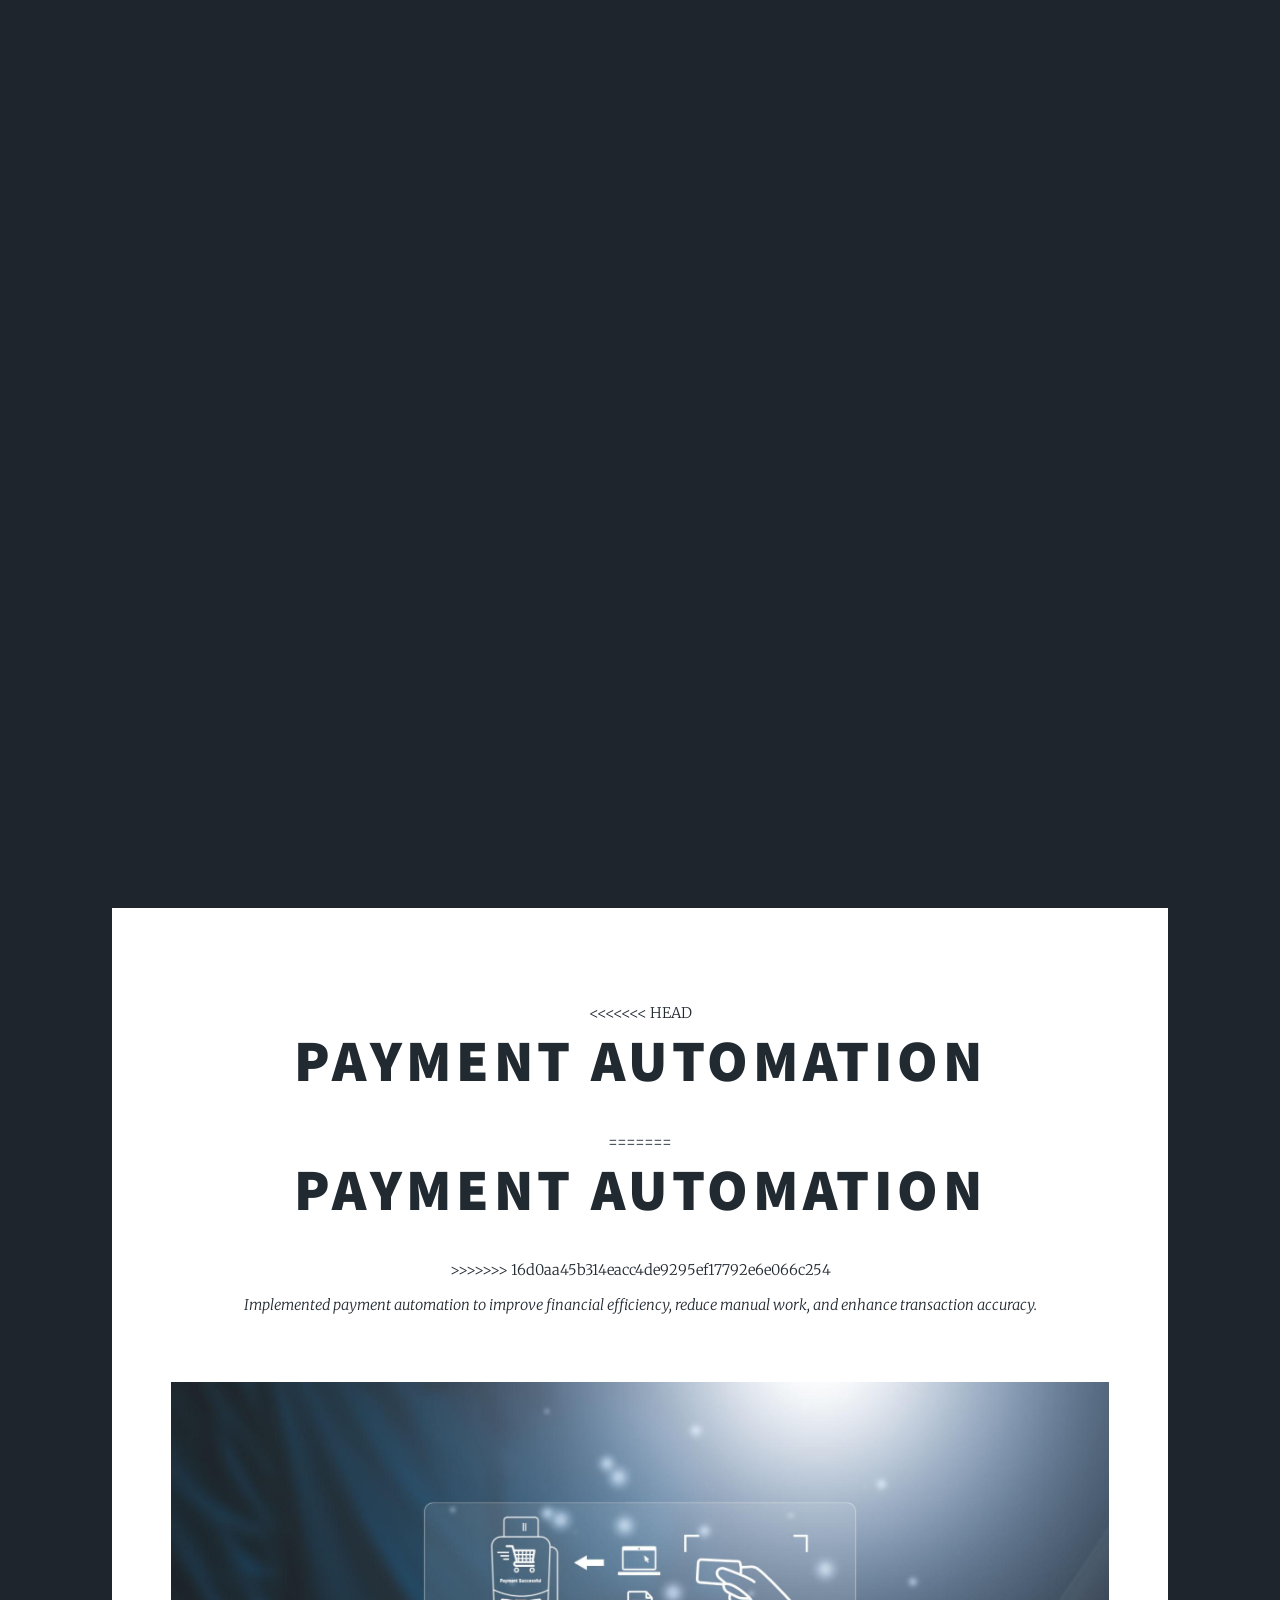
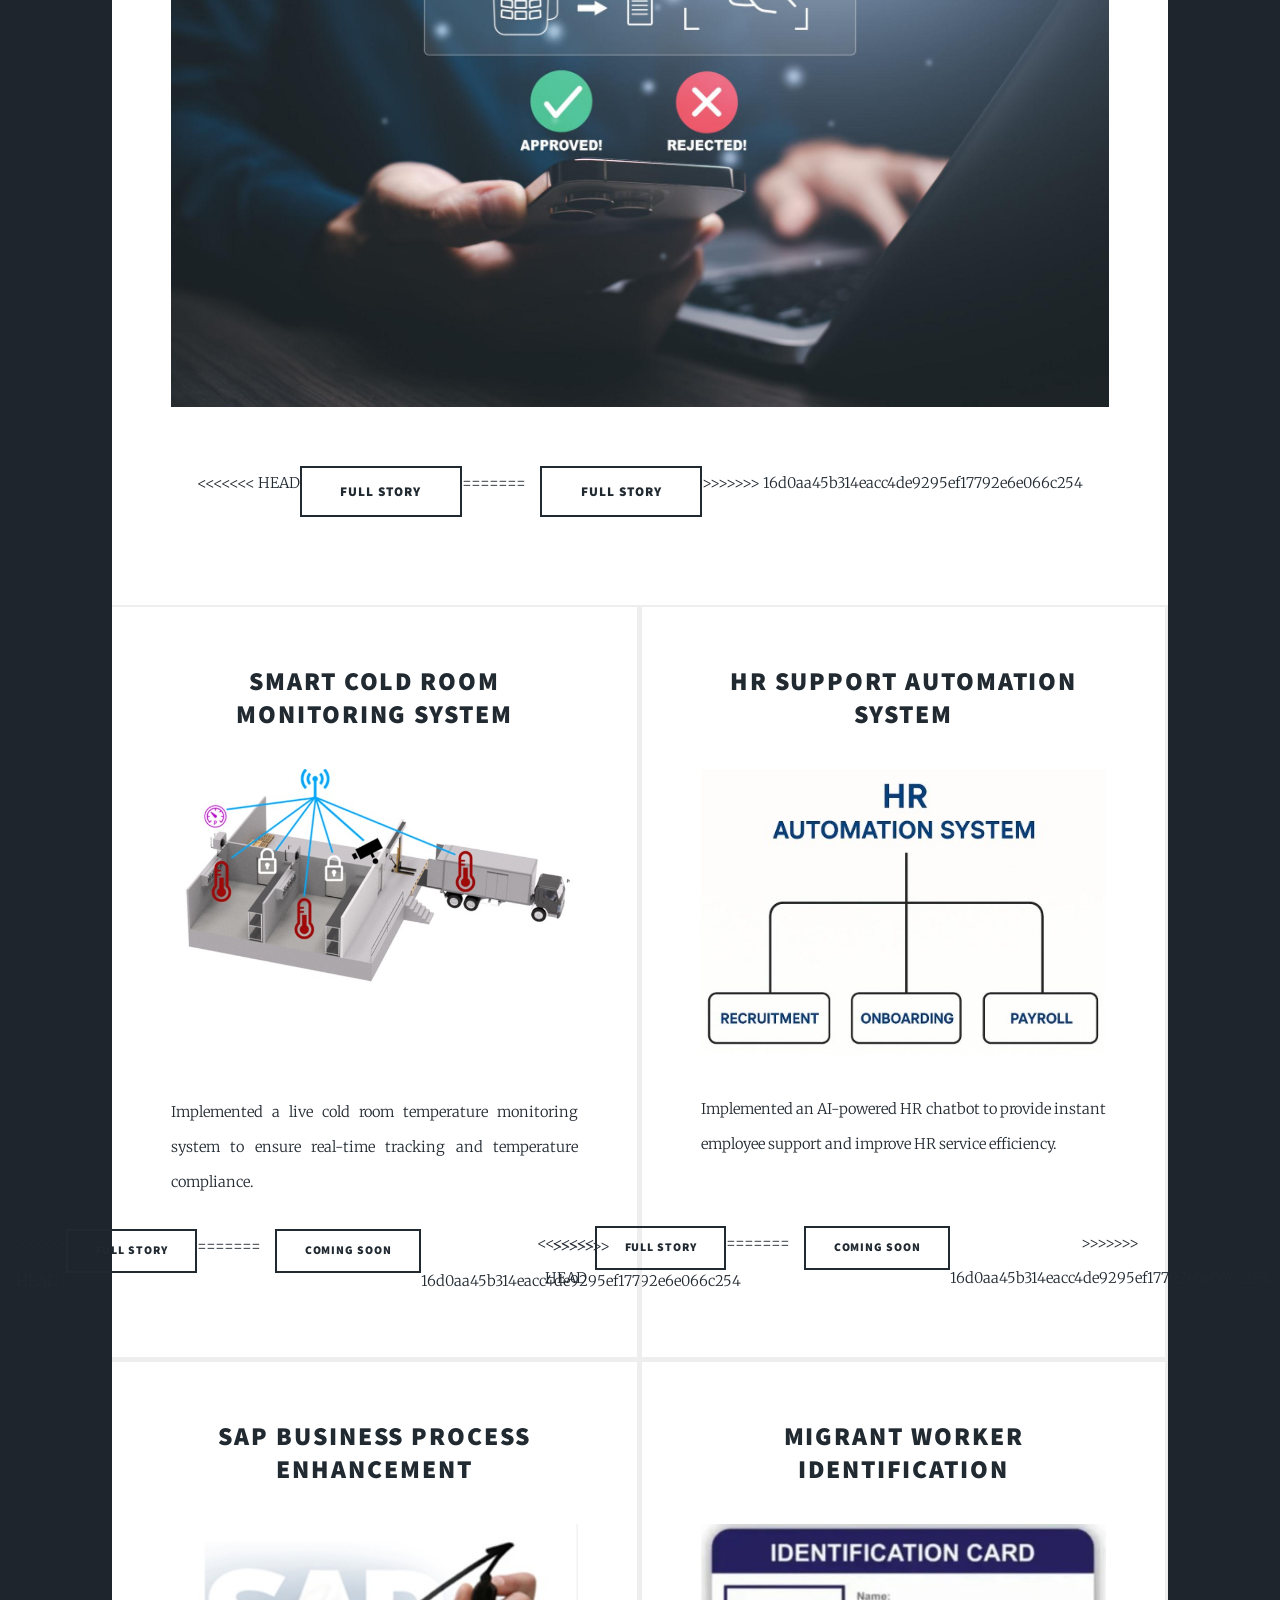
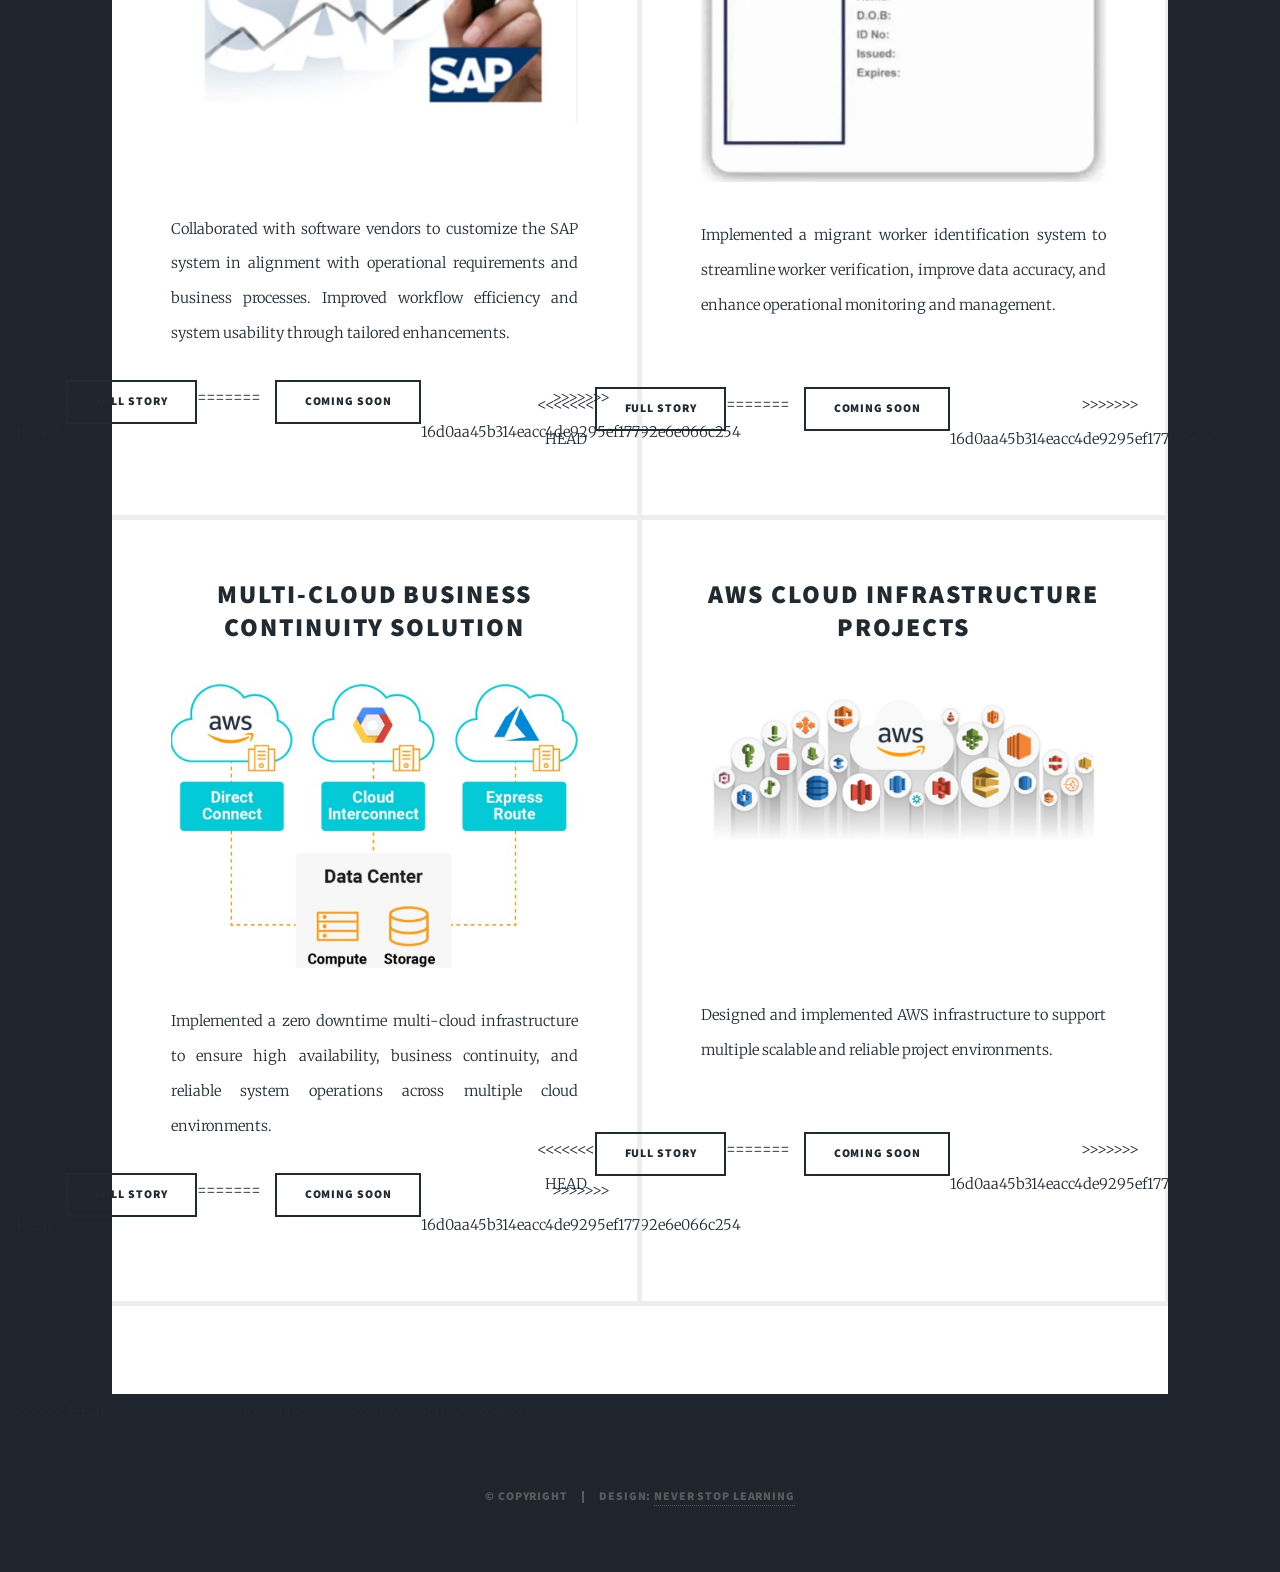
==== commit 61103386: "fixing merge confilict" ====
--- a/index.html
+++ b/index.html
@@ -21,7 +21,11 @@
 					<div id="intro">
 						<h1>Ohnmar Aung<br/> 
 						Portfolio</h1>
+<<<<<<< HEAD
 						<p>Digital Transformation & Automation Enthusiast <a href="https://github.com/paenilay/portfolio">@OhnmarAung</a> </p>
+=======
+						<p>Digital Transformation & Automation Enthusiast <a href="https://twitter.com/ajlkn">@OhnmarAung</a> </p>
+>>>>>>> 16d0aa45b314eacc4de9295ef17792e6e066c254
 						<ul class="actions">
 							<li><a href="#header" class="button icon solid solo fa-arrow-down scrolly">Continue</a></li>
 						</ul>
@@ -36,6 +40,10 @@
 					<nav id="nav">
 						<ul class="links">
 							<li class="active"><a href="index.html">Projects</a></li>
+<<<<<<< HEAD
+=======
+							<li><a href="bi.html">BI Dashboard</a></li>
+>>>>>>> 16d0aa45b314eacc4de9295ef17792e6e066c254
 							
 						</ul>
 						<ul class="icons">
@@ -53,12 +61,20 @@
 							<article class="post featured">
 								<header class="major">
 									
+<<<<<<< HEAD
 									<h2><a href="">Payment Automation</a></h2>
+=======
+									<h2><a href="#">Payment Automation</a></h2>
+>>>>>>> 16d0aa45b314eacc4de9295ef17792e6e066c254
 									<p>Implemented payment automation to improve financial efficiency, reduce manual work, and enhance transaction accuracy.</p>
 								</header>
 								<a href="#" class="image main"><img src="images/payment.jpg" alt="" /></a>
 								<ul class="actions special">
+<<<<<<< HEAD
 									<li><a href="https://github.com/paenilay/PortfolioProjects/blob/main/payment.jpg" class="button large">Full Story</a></li>
+=======
+									<li><a href="https://github.com/paenilay/PortfolioProjects/blob/main/Payment_Automation_DOA_Workflow.md" class="button large">Full Story</a></li>
+>>>>>>> 16d0aa45b314eacc4de9295ef17792e6e066c254
 								</ul>
 							</article>
 
@@ -73,7 +89,11 @@
 									<br><br>
 									<p>Implemented a live cold room temperature monitoring system to ensure real-time tracking and temperature compliance.</p>
 									<ul class="actions special">
+<<<<<<< HEAD
 										<li><a href="https://github.com/paenilay/PortfolioProjects/blob/main/coldroom.jpg" class="button">Full Story</a></li>
+=======
+										<li><a href="#" class="button">Coming Soon</a></li>
+>>>>>>> 16d0aa45b314eacc4de9295ef17792e6e066c254
 									</ul>
 								</article>
 								<article>
@@ -85,7 +105,11 @@
 									<p>Implemented an AI-powered HR chatbot to provide instant employee support and improve HR service efficiency.</p>
 									<br>
 									<ul class="actions special">
+<<<<<<< HEAD
 										<li><a href="https://github.com/paenilay/PortfolioProjects/blob/main/hr.jpg" class="button">Full Story</a></li>
+=======
+										<li><a href="#" class="button">Coming Soon</a></li>
+>>>>>>> 16d0aa45b314eacc4de9295ef17792e6e066c254
 									</ul>
 								</article>
 								<article>
@@ -98,7 +122,11 @@
 									<p>Collaborated with software vendors to customize the SAP system in alignment with operational requirements and business processes. Improved workflow efficiency and system usability through tailored enhancements.</p>
 								
 									<ul class="actions special">
+<<<<<<< HEAD
 										<li><a href="https://github.com/paenilay/PortfolioProjects/blob/main/sap.jpg" class="button">Full Story</a></li>
+=======
+										<li><a href="#" class="button">Coming Soon</a></li>
+>>>>>>> 16d0aa45b314eacc4de9295ef17792e6e066c254
 									</ul>
 								</article>
 								<article>
@@ -110,7 +138,11 @@
 									<p>Implemented a migrant worker identification system to streamline worker verification, improve data accuracy, and enhance operational monitoring and management.</p>
 									<br>
 									<ul class="actions special">
+<<<<<<< HEAD
 										<li><a href="https://github.com/paenilay/PortfolioProjects/blob/main/idcard.jpg" class="button">Full Story</a></li>
+=======
+										<li><a href="#" class="button">Coming Soon</a></li>
+>>>>>>> 16d0aa45b314eacc4de9295ef17792e6e066c254
 									</ul>
 								</article>
 								<article>
@@ -121,7 +153,11 @@
 									<a href="#" class="image fit"><img src="images/multi-cloud.jpg" alt="" /></a>
 									<p>Implemented a zero downtime multi-cloud infrastructure to ensure high availability, business continuity, and reliable system operations across multiple cloud environments.</p>
 									<ul class="actions special">
+<<<<<<< HEAD
 										<li><a href="https://github.com/paenilay/PortfolioProjects/blob/main/multi-cloud.jpg" class="button">Full Story</a></li>
+=======
+										<li><a href="#" class="button">Coming Soon</a></li>
+>>>>>>> 16d0aa45b314eacc4de9295ef17792e6e066c254
 									</ul>
 								</article>
 								<article>
@@ -134,7 +170,11 @@
 									<p>Designed and implemented AWS infrastructure to support multiple scalable and reliable project environments.</p>
 									<br>
 									<ul class="actions special">
+<<<<<<< HEAD
 										<li><a href="https://github.com/paenilay/PortfolioProjects/blob/main/aws.jpg" class="button">Full Story</a></li>
+=======
+										<li><a href="#" class="button">Coming Soon</a></li>
+>>>>>>> 16d0aa45b314eacc4de9295ef17792e6e066c254
 									</ul>
 								</article>
 							</section>
@@ -146,7 +186,11 @@
 
 					</div>
 
+<<<<<<< HEAD
 				<!-- Footer -->
+=======
+				<!-- Footer 
+>>>>>>> 16d0aa45b314eacc4de9295ef17792e6e066c254
 					<footer id="footer">
 						<section>
 							<form method="post" action="#">
@@ -192,7 +236,11 @@
 							</section>
 						</section>
 					</footer>
-
+<<<<<<< HEAD
+
+=======
+				-->
+>>>>>>> 16d0aa45b314eacc4de9295ef17792e6e066c254
 				<!-- Copyright -->
 					<div id="copyright">
 						<ul><li>&copy; Copyright</li><li>Design: <a href="https://html5up.net">Never Stop Learning</a></li></ul>
--- a/assets/css/main.css
+++ b/assets/css/main.css
@@ -1,10 +1,17 @@
 @import url(fontawesome-all.min.css);
 @import url("https://fonts.googleapis.com/css?family=Merriweather:300,700,300italic,700italic|Source+Sans+Pro:900");
 
-/*
-	Massively by HTML5 UP
-	html5up.net | @ajlkn
-	Free for personal and commercial use under the CCA 3.0 license (html5up.net/license)
+<<<<<<< HEAD
+/*
+	Massively by HTML5 UP
+	html5up.net | @ajlkn
+	Free for personal and commercial use under the CCA 3.0 license (html5up.net/license)
+=======
+/*
+	Massively by HTML5 UP
+	html5up.net | @ajlkn
+	Free for personal and commercial use under the CCA 3.0 license (html5up.net/license)
+>>>>>>> 16d0aa45b314eacc4de9295ef17792e6e066c254
 */
 
 html, body, div, span, applet, object,
--- a/assets/css/noscript.css
+++ b/assets/css/noscript.css
@@ -1,9 +1,16 @@
 @import url(font-awesome.min.css);
 
-/*
-	Massively by HTML5 UP
-	html5up.net | @ajlkn
-	Free for personal and commercial use under the CCA 3.0 license (html5up.net/license)
+<<<<<<< HEAD
+/*
+	Massively by HTML5 UP
+	html5up.net | @ajlkn
+	Free for personal and commercial use under the CCA 3.0 license (html5up.net/license)
+=======
+/*
+	Massively by HTML5 UP
+	html5up.net | @ajlkn
+	Free for personal and commercial use under the CCA 3.0 license (html5up.net/license)
+>>>>>>> 16d0aa45b314eacc4de9295ef17792e6e066c254
 */
 
 /* Wrapper */
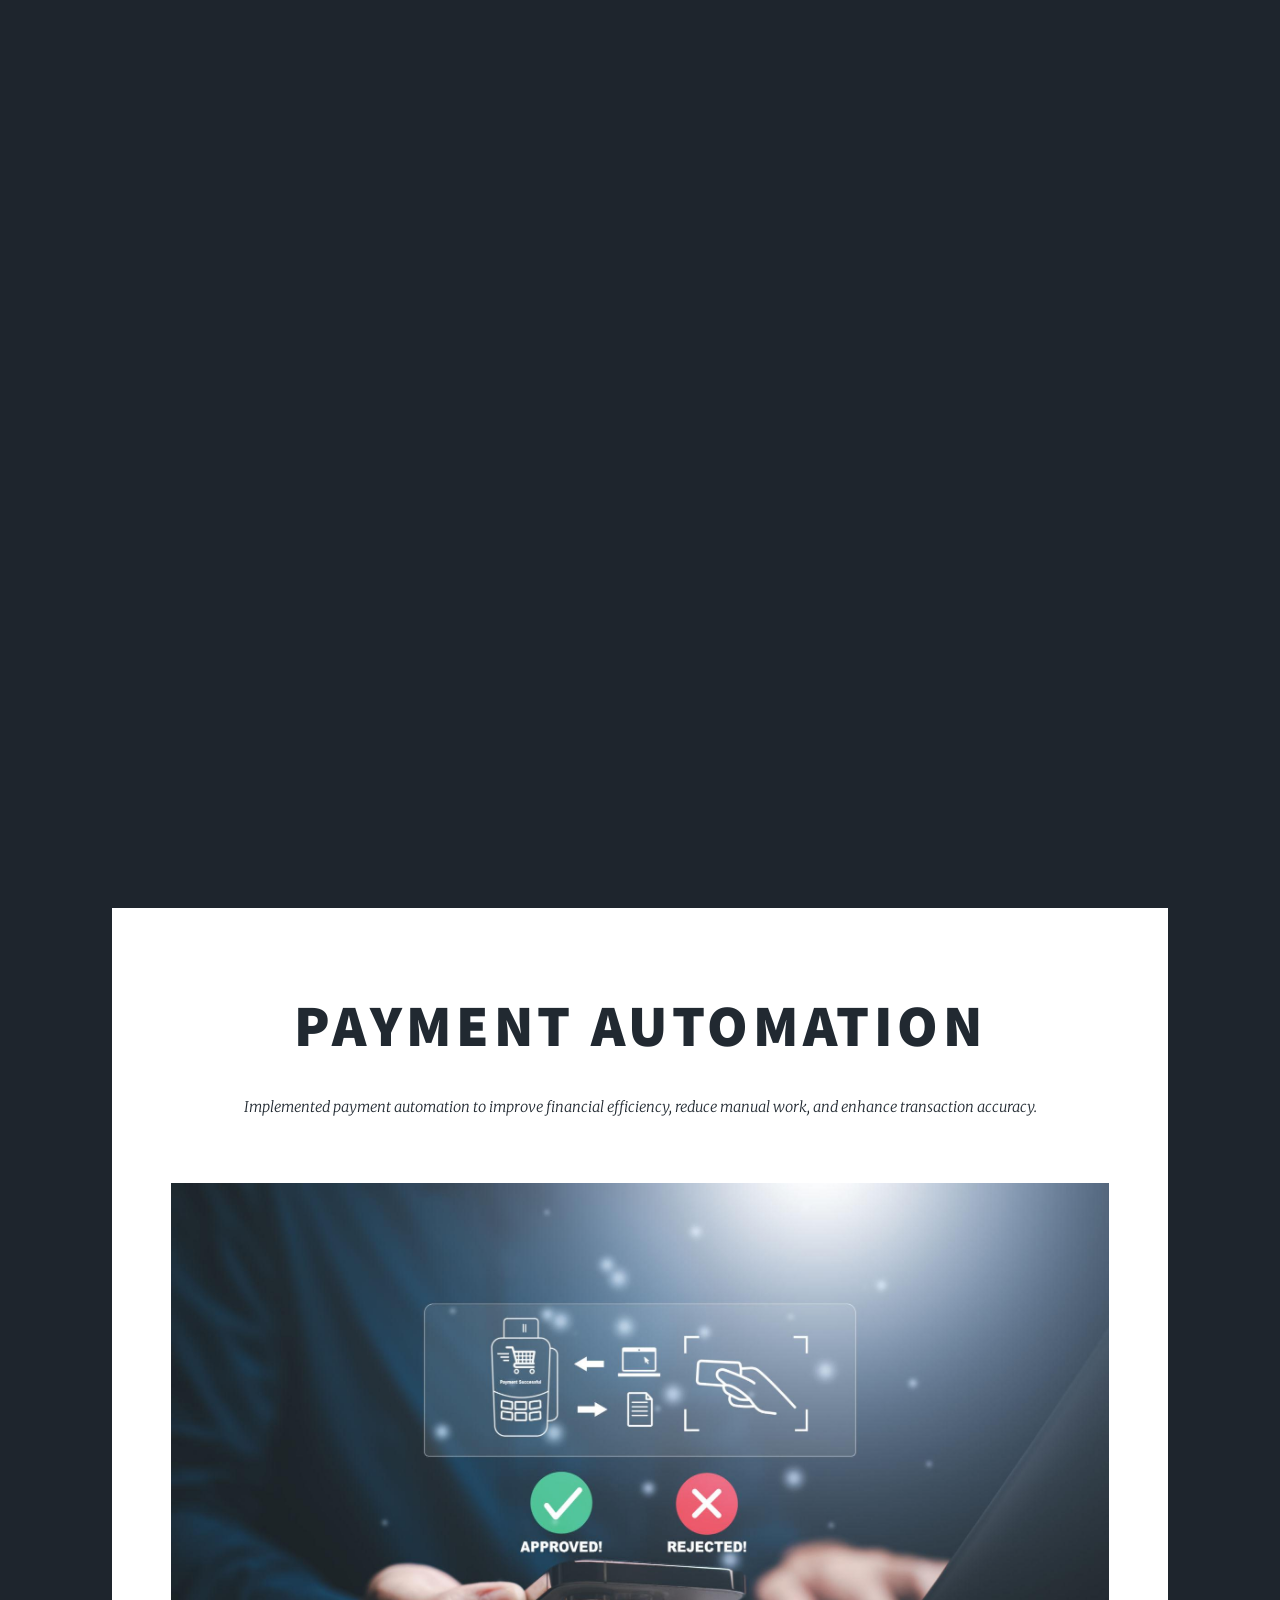
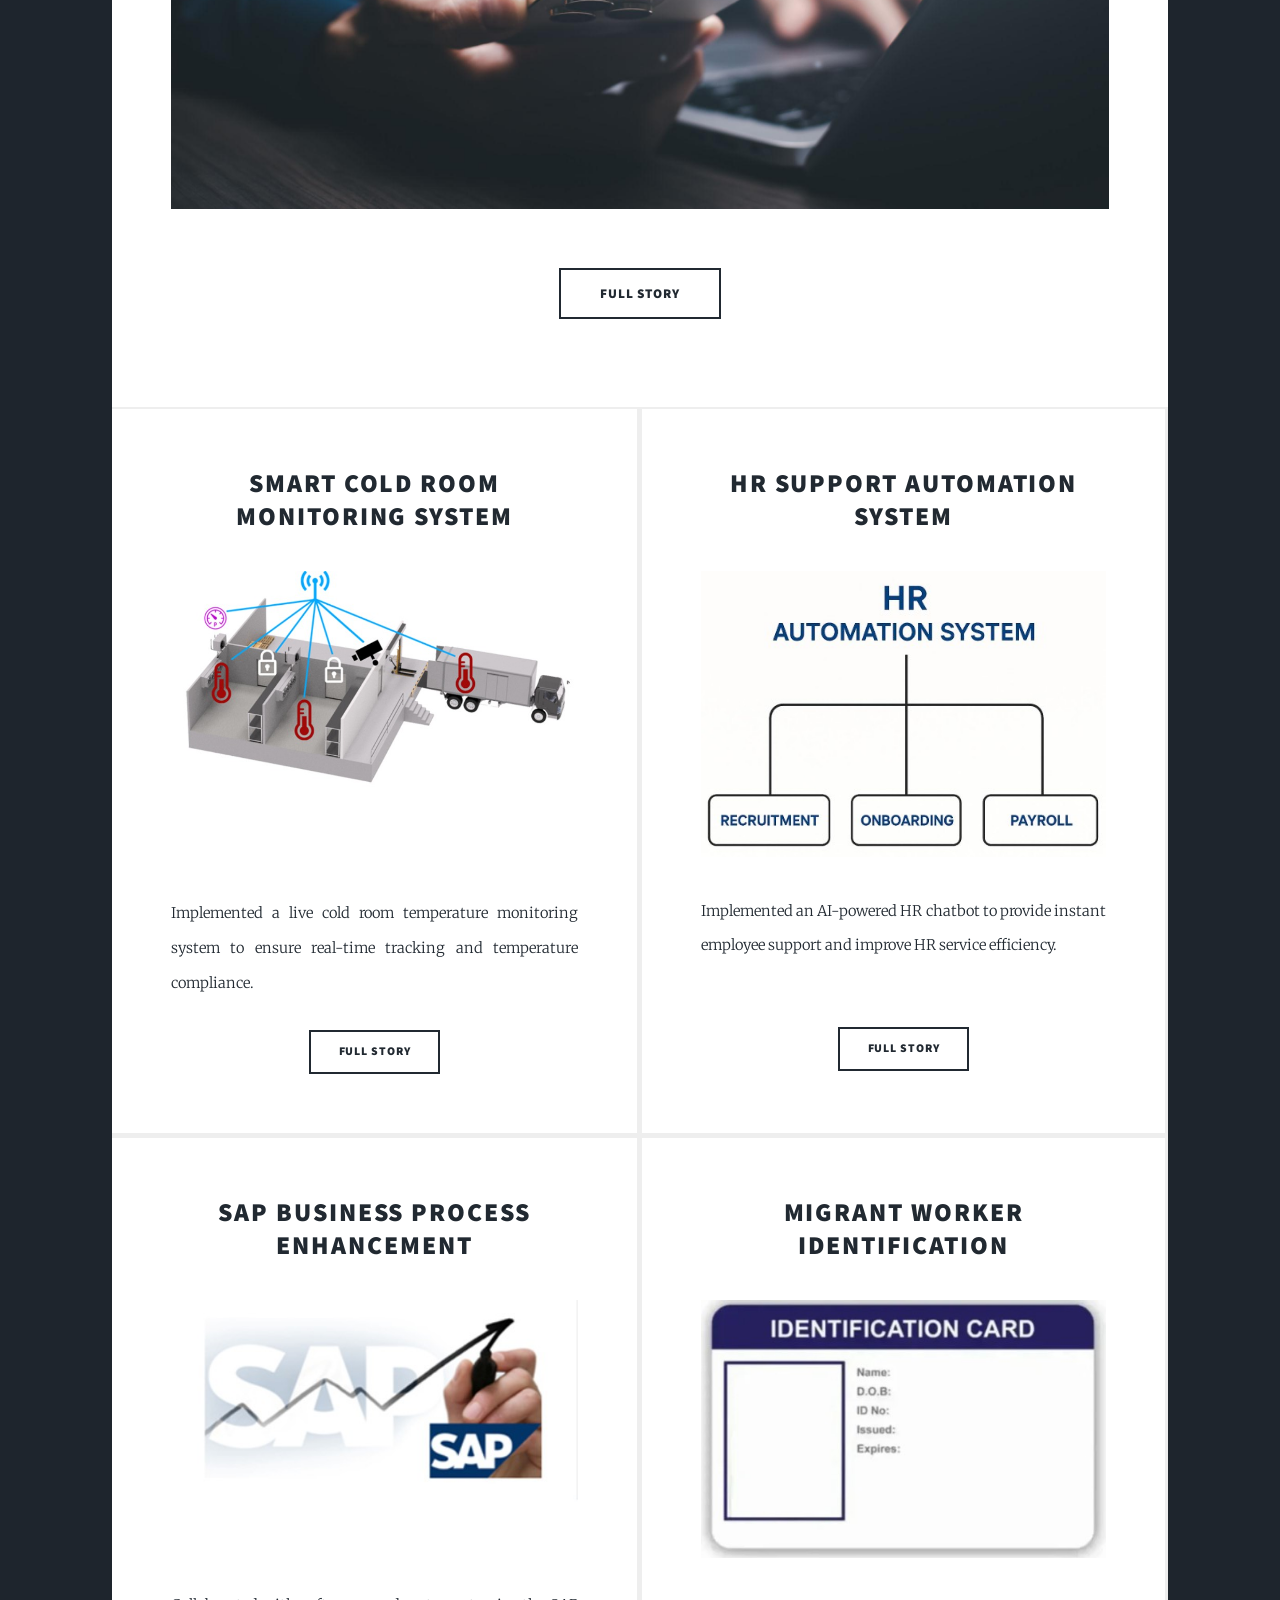
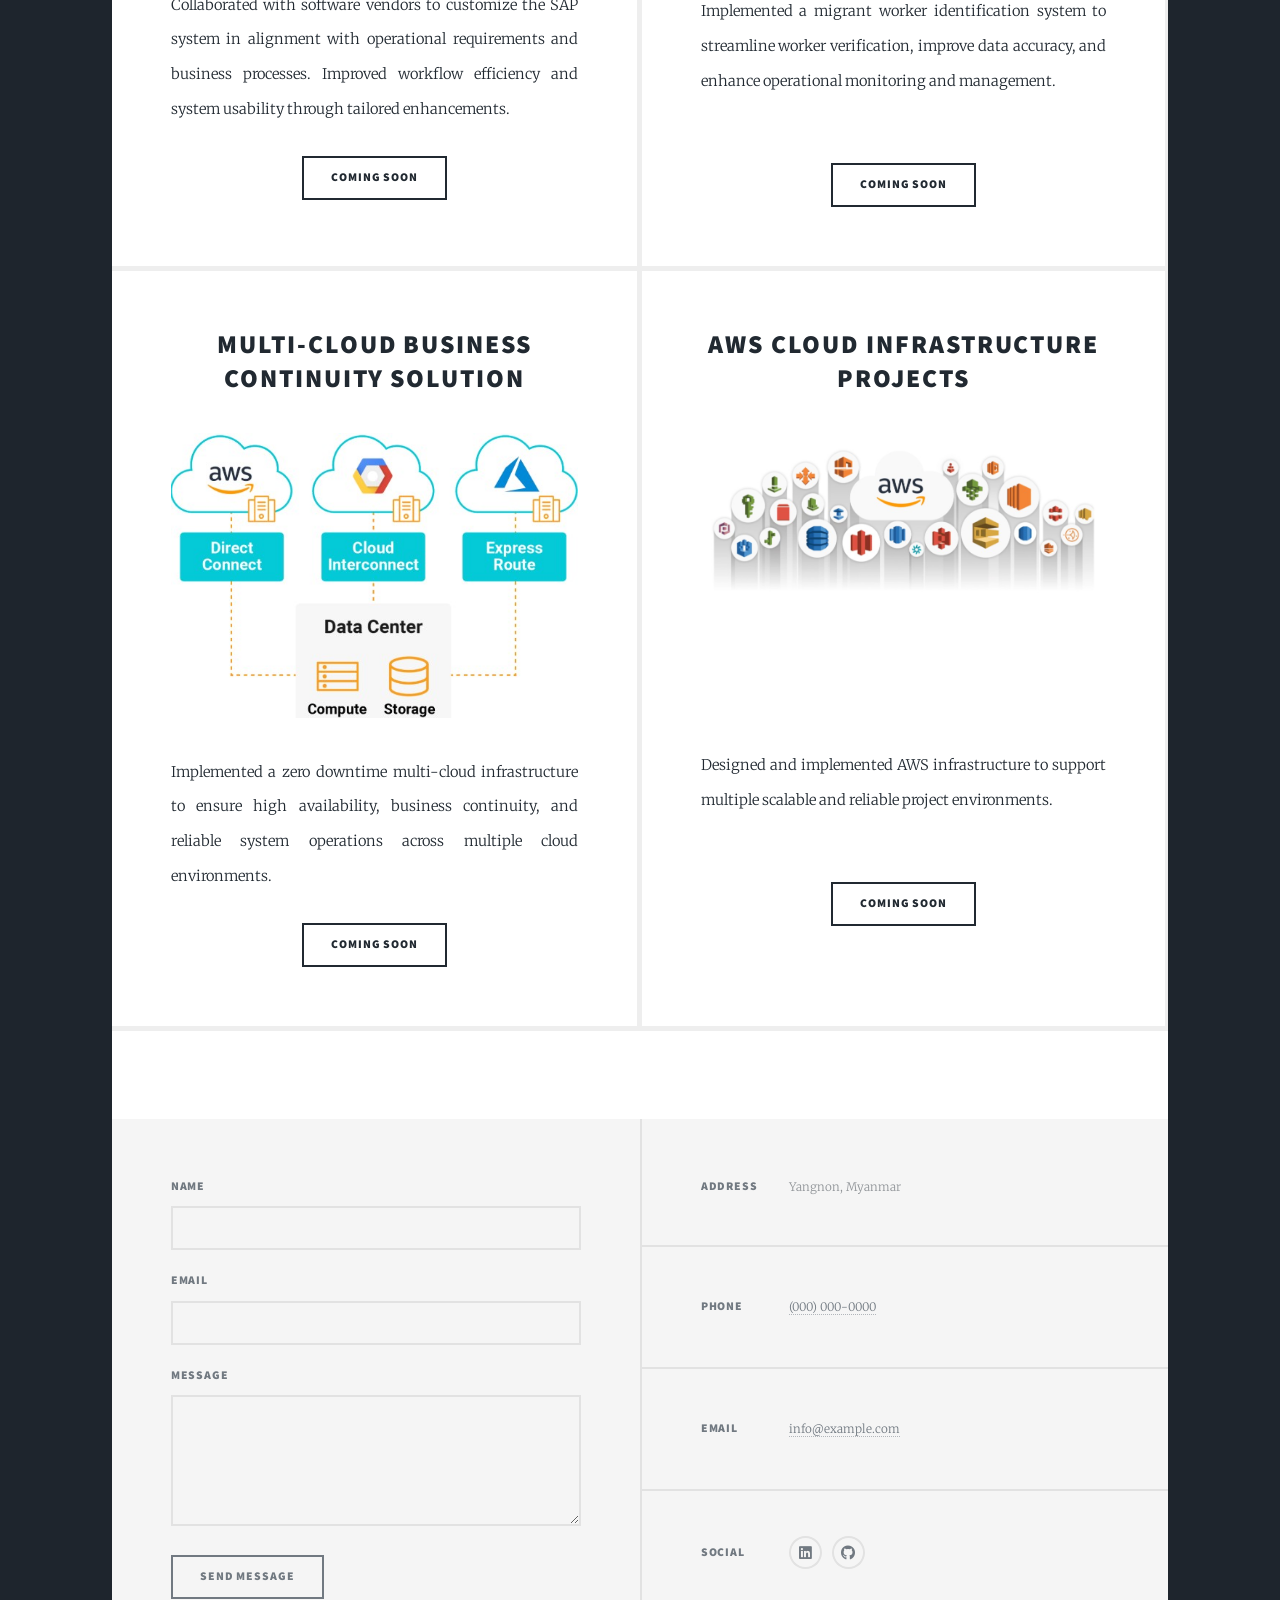
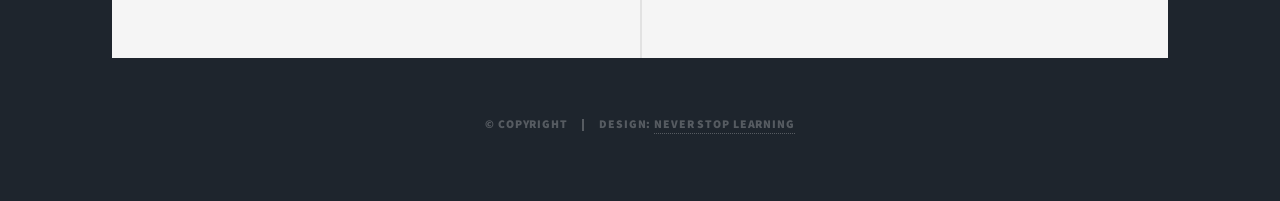
==== commit 4b9c67eb: "fix conflict" ====
--- a/index.html
+++ b/index.html
@@ -21,11 +21,9 @@
 					<div id="intro">
 						<h1>Ohnmar Aung<br/> 
 						Portfolio</h1>
-<<<<<<< HEAD
+
 						<p>Digital Transformation & Automation Enthusiast <a href="https://github.com/paenilay/portfolio">@OhnmarAung</a> </p>
-=======
-						<p>Digital Transformation & Automation Enthusiast <a href="https://twitter.com/ajlkn">@OhnmarAung</a> </p>
->>>>>>> 16d0aa45b314eacc4de9295ef17792e6e066c254
+
 						<ul class="actions">
 							<li><a href="#header" class="button icon solid solo fa-arrow-down scrolly">Continue</a></li>
 						</ul>
@@ -40,10 +38,9 @@
 					<nav id="nav">
 						<ul class="links">
 							<li class="active"><a href="index.html">Projects</a></li>
-<<<<<<< HEAD
-=======
+
 							<li><a href="bi.html">BI Dashboard</a></li>
->>>>>>> 16d0aa45b314eacc4de9295ef17792e6e066c254
+
 							
 						</ul>
 						<ul class="icons">
@@ -61,20 +58,16 @@
 							<article class="post featured">
 								<header class="major">
 									
-<<<<<<< HEAD
-									<h2><a href="">Payment Automation</a></h2>
-=======
+
 									<h2><a href="#">Payment Automation</a></h2>
->>>>>>> 16d0aa45b314eacc4de9295ef17792e6e066c254
+
 									<p>Implemented payment automation to improve financial efficiency, reduce manual work, and enhance transaction accuracy.</p>
 								</header>
 								<a href="#" class="image main"><img src="images/payment.jpg" alt="" /></a>
 								<ul class="actions special">
-<<<<<<< HEAD
-									<li><a href="https://github.com/paenilay/PortfolioProjects/blob/main/payment.jpg" class="button large">Full Story</a></li>
-=======
+
 									<li><a href="https://github.com/paenilay/PortfolioProjects/blob/main/Payment_Automation_DOA_Workflow.md" class="button large">Full Story</a></li>
->>>>>>> 16d0aa45b314eacc4de9295ef17792e6e066c254
+
 								</ul>
 							</article>
 
@@ -89,11 +82,9 @@
 									<br><br>
 									<p>Implemented a live cold room temperature monitoring system to ensure real-time tracking and temperature compliance.</p>
 									<ul class="actions special">
-<<<<<<< HEAD
+
 										<li><a href="https://github.com/paenilay/PortfolioProjects/blob/main/coldroom.jpg" class="button">Full Story</a></li>
-=======
-										<li><a href="#" class="button">Coming Soon</a></li>
->>>>>>> 16d0aa45b314eacc4de9295ef17792e6e066c254
+
 									</ul>
 								</article>
 								<article>
@@ -105,11 +96,9 @@
 									<p>Implemented an AI-powered HR chatbot to provide instant employee support and improve HR service efficiency.</p>
 									<br>
 									<ul class="actions special">
-<<<<<<< HEAD
+
 										<li><a href="https://github.com/paenilay/PortfolioProjects/blob/main/hr.jpg" class="button">Full Story</a></li>
-=======
-										<li><a href="#" class="button">Coming Soon</a></li>
->>>>>>> 16d0aa45b314eacc4de9295ef17792e6e066c254
+
 									</ul>
 								</article>
 								<article>
@@ -122,11 +111,11 @@
 									<p>Collaborated with software vendors to customize the SAP system in alignment with operational requirements and business processes. Improved workflow efficiency and system usability through tailored enhancements.</p>
 								
 									<ul class="actions special">
-<<<<<<< HEAD
-										<li><a href="https://github.com/paenilay/PortfolioProjects/blob/main/sap.jpg" class="button">Full Story</a></li>
-=======
-										<li><a href="#" class="button">Coming Soon</a></li>
->>>>>>> 16d0aa45b314eacc4de9295ef17792e6e066c254
+
+										
+
+										<li><a href="#" class="button">Coming Soon</a></li>
+
 									</ul>
 								</article>
 								<article>
@@ -138,11 +127,9 @@
 									<p>Implemented a migrant worker identification system to streamline worker verification, improve data accuracy, and enhance operational monitoring and management.</p>
 									<br>
 									<ul class="actions special">
-<<<<<<< HEAD
-										<li><a href="https://github.com/paenilay/PortfolioProjects/blob/main/idcard.jpg" class="button">Full Story</a></li>
-=======
-										<li><a href="#" class="button">Coming Soon</a></li>
->>>>>>> 16d0aa45b314eacc4de9295ef17792e6e066c254
+
+										<li><a href="#" class="button">Coming Soon</a></li>
+
 									</ul>
 								</article>
 								<article>
@@ -153,11 +140,9 @@
 									<a href="#" class="image fit"><img src="images/multi-cloud.jpg" alt="" /></a>
 									<p>Implemented a zero downtime multi-cloud infrastructure to ensure high availability, business continuity, and reliable system operations across multiple cloud environments.</p>
 									<ul class="actions special">
-<<<<<<< HEAD
-										<li><a href="https://github.com/paenilay/PortfolioProjects/blob/main/multi-cloud.jpg" class="button">Full Story</a></li>
-=======
-										<li><a href="#" class="button">Coming Soon</a></li>
->>>>>>> 16d0aa45b314eacc4de9295ef17792e6e066c254
+
+										<li><a href="#" class="button">Coming Soon</a></li>
+
 									</ul>
 								</article>
 								<article>
@@ -170,11 +155,9 @@
 									<p>Designed and implemented AWS infrastructure to support multiple scalable and reliable project environments.</p>
 									<br>
 									<ul class="actions special">
-<<<<<<< HEAD
-										<li><a href="https://github.com/paenilay/PortfolioProjects/blob/main/aws.jpg" class="button">Full Story</a></li>
-=======
-										<li><a href="#" class="button">Coming Soon</a></li>
->>>>>>> 16d0aa45b314eacc4de9295ef17792e6e066c254
+
+										<li><a href="#" class="button">Coming Soon</a></li>
+
 									</ul>
 								</article>
 							</section>
@@ -186,11 +169,9 @@
 
 					</div>
 
-<<<<<<< HEAD
+
 				<!-- Footer -->
-=======
-				<!-- Footer 
->>>>>>> 16d0aa45b314eacc4de9295ef17792e6e066c254
+
 					<footer id="footer">
 						<section>
 							<form method="post" action="#">
@@ -236,11 +217,7 @@
 							</section>
 						</section>
 					</footer>
-<<<<<<< HEAD
-
-=======
-				-->
->>>>>>> 16d0aa45b314eacc4de9295ef17792e6e066c254
+
 				<!-- Copyright -->
 					<div id="copyright">
 						<ul><li>&copy; Copyright</li><li>Design: <a href="https://html5up.net">Never Stop Learning</a></li></ul>
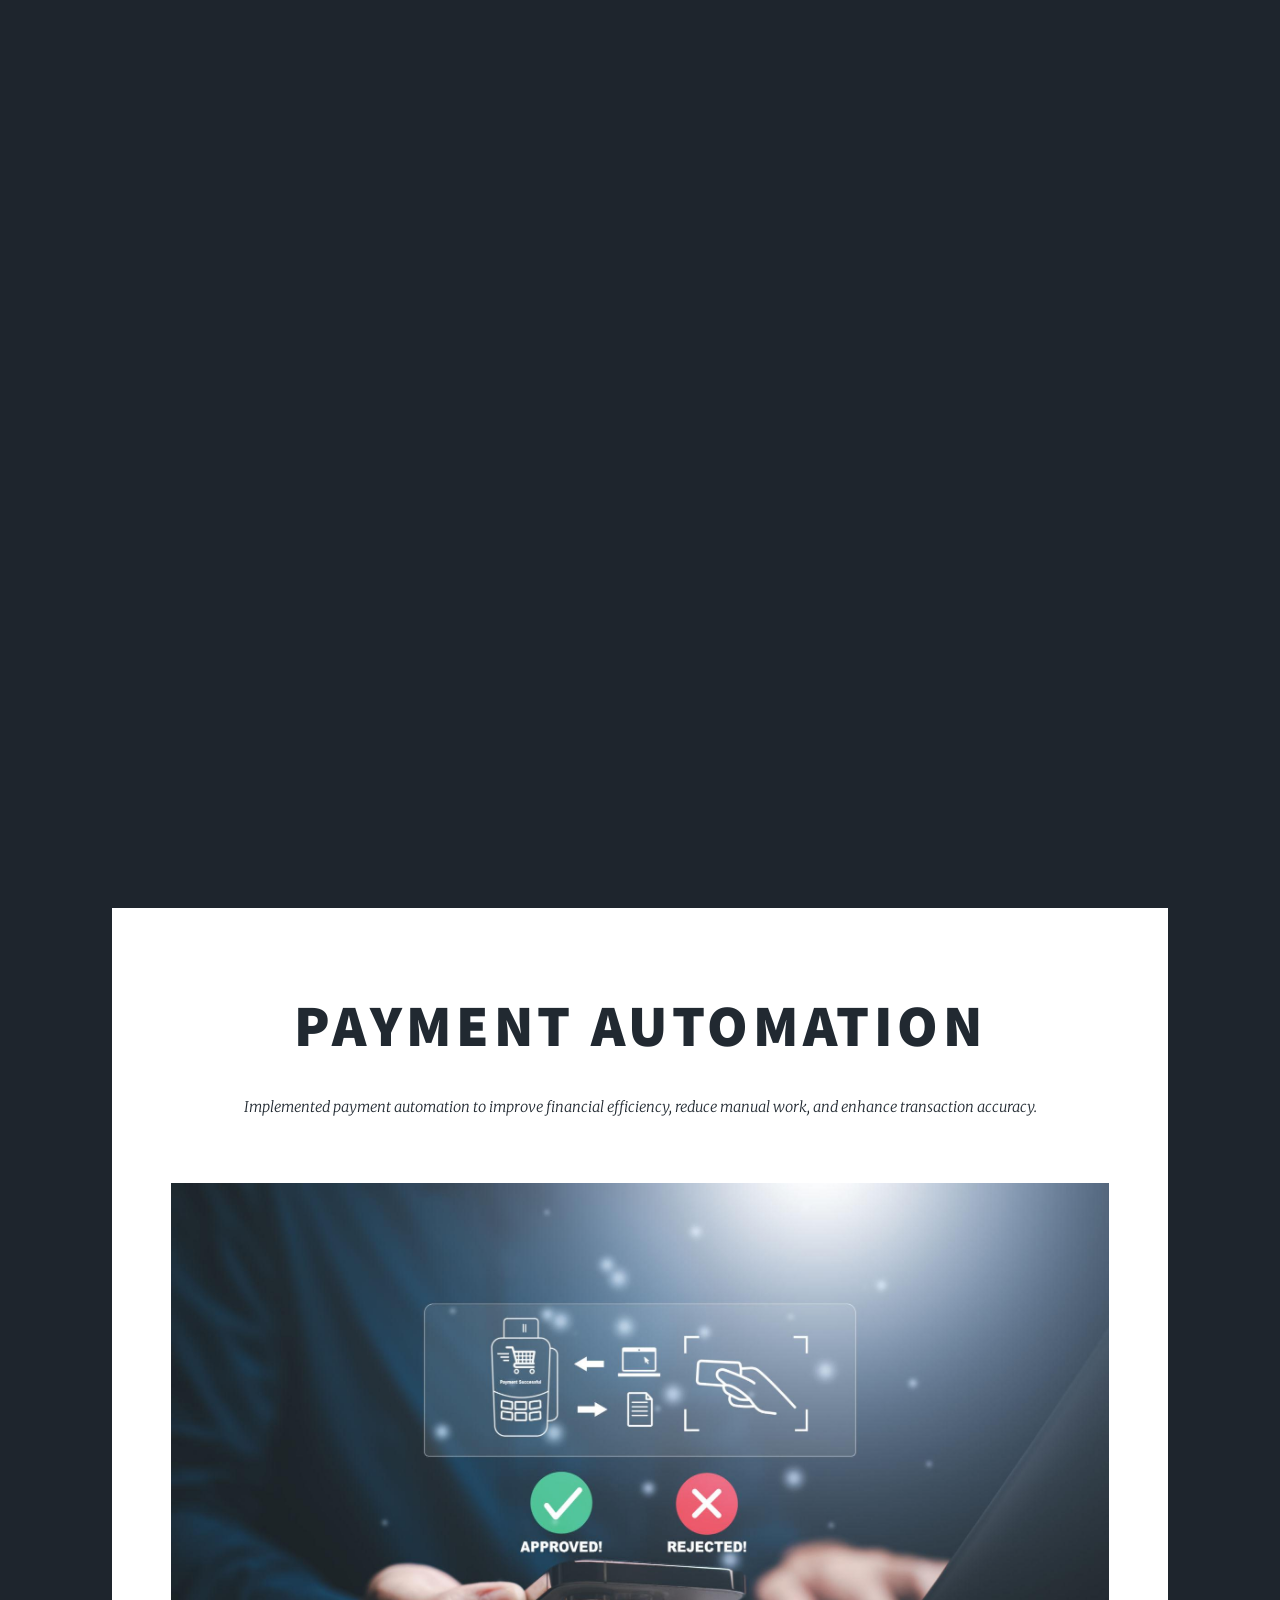
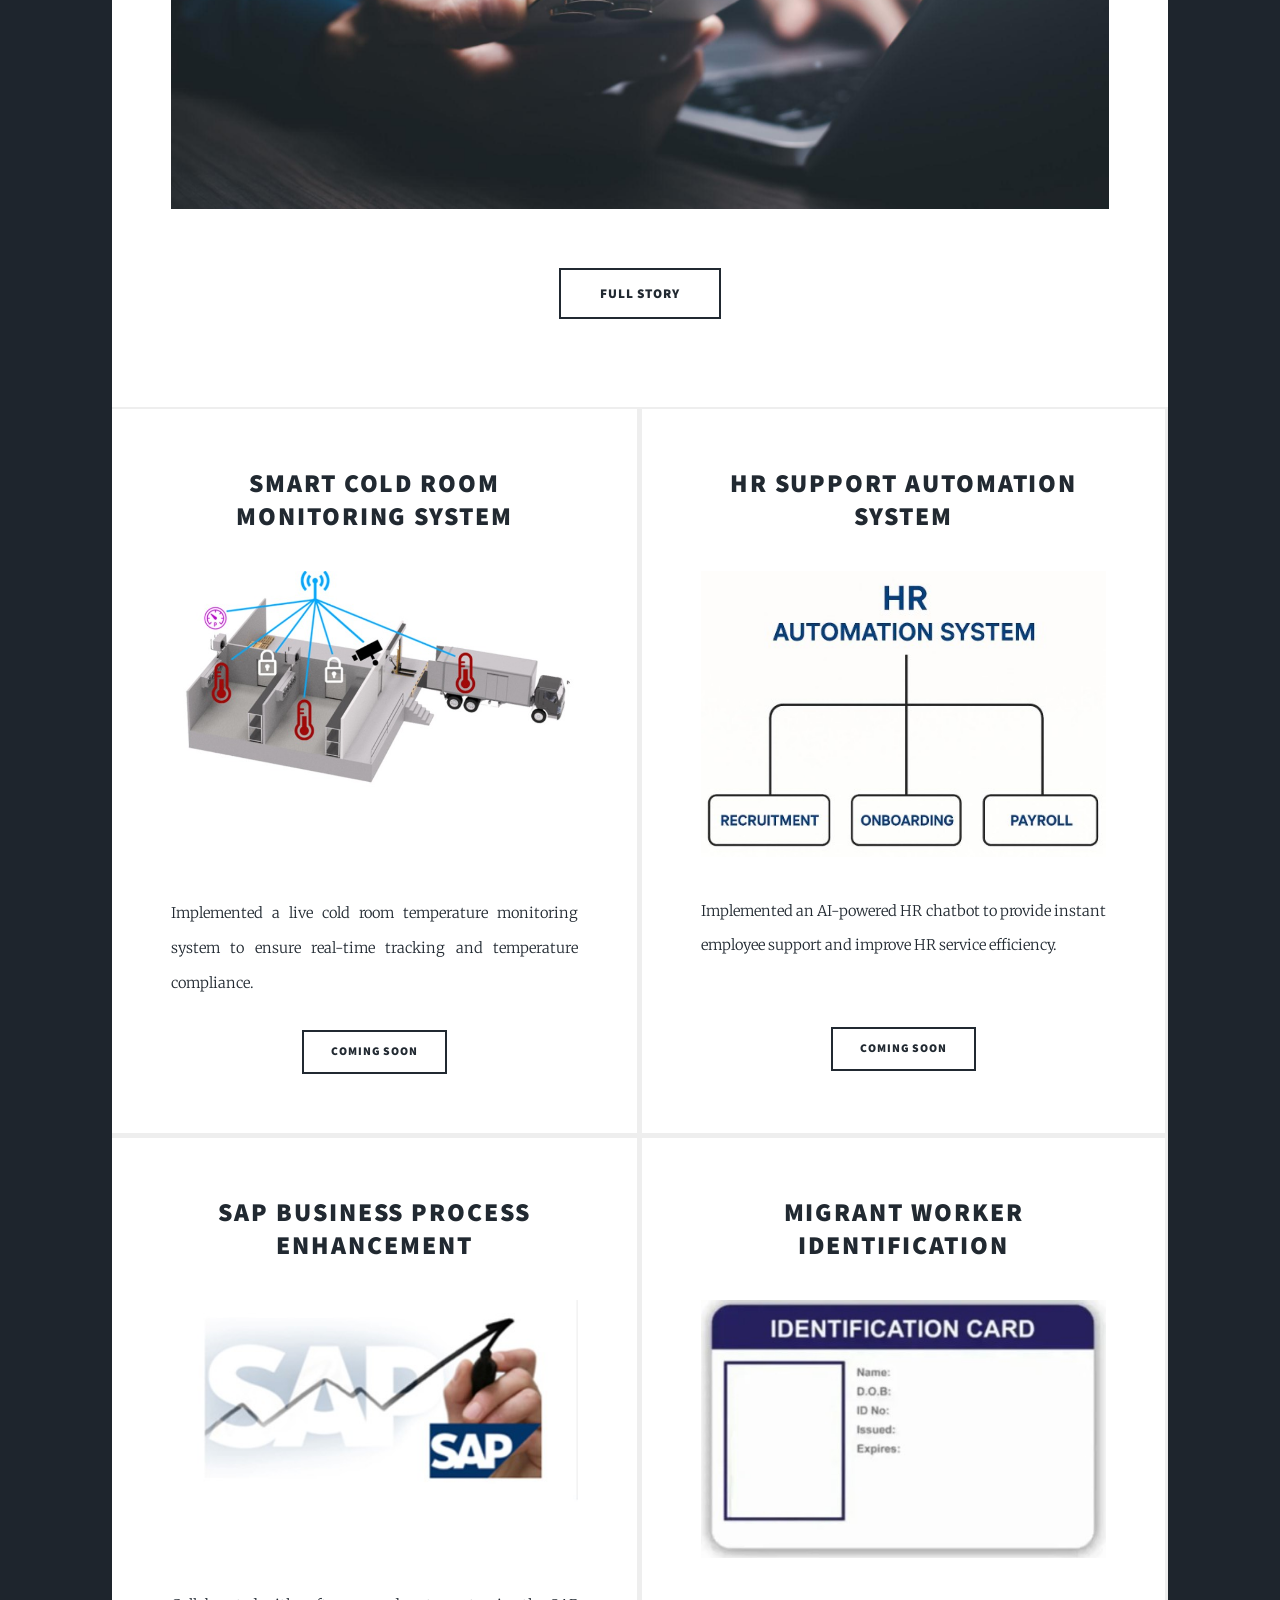
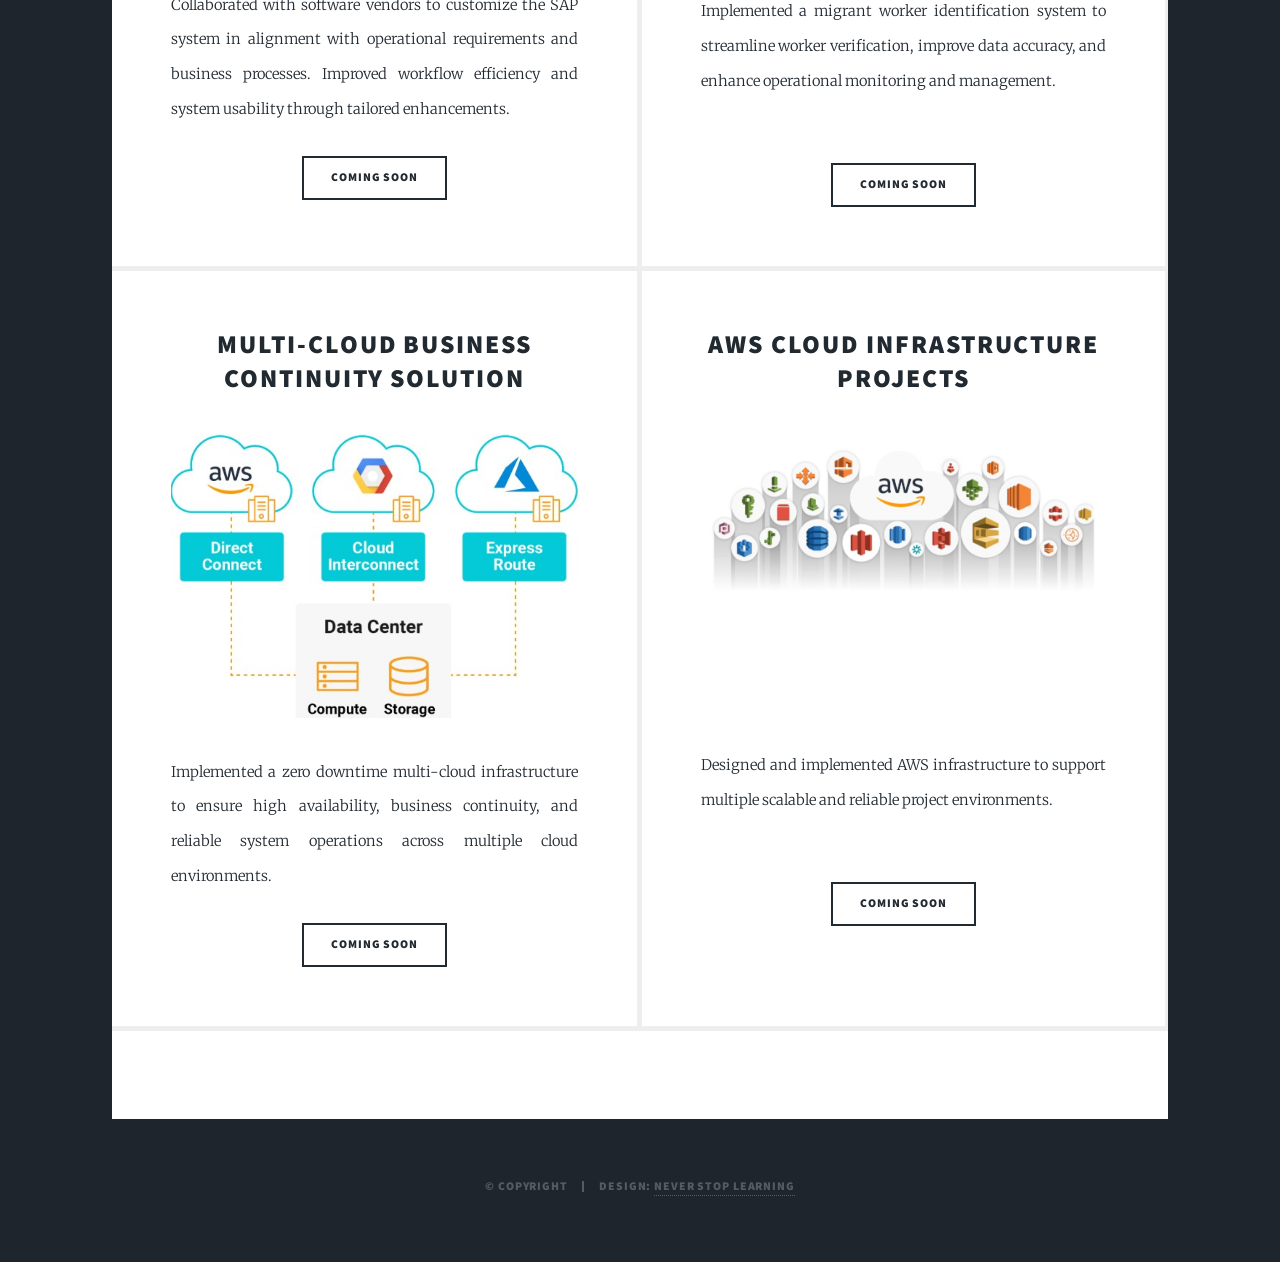
==== commit 8c9a1012: "replacing files" ====
--- a/index.html
+++ b/index.html
@@ -21,9 +21,7 @@
 					<div id="intro">
 						<h1>Ohnmar Aung<br/> 
 						Portfolio</h1>
-
-						<p>Digital Transformation & Automation Enthusiast <a href="https://github.com/paenilay/portfolio">@OhnmarAung</a> </p>
-
+						<p>Digital Transformation & Automation Enthusiast <a href="https://twitter.com/ajlkn">@OhnmarAung</a> </p>
 						<ul class="actions">
 							<li><a href="#header" class="button icon solid solo fa-arrow-down scrolly">Continue</a></li>
 						</ul>
@@ -38,9 +36,7 @@
 					<nav id="nav">
 						<ul class="links">
 							<li class="active"><a href="index.html">Projects</a></li>
-
 							<li><a href="bi.html">BI Dashboard</a></li>
-
 							
 						</ul>
 						<ul class="icons">
@@ -58,16 +54,12 @@
 							<article class="post featured">
 								<header class="major">
 									
-
 									<h2><a href="#">Payment Automation</a></h2>
-
 									<p>Implemented payment automation to improve financial efficiency, reduce manual work, and enhance transaction accuracy.</p>
 								</header>
 								<a href="#" class="image main"><img src="images/payment.jpg" alt="" /></a>
 								<ul class="actions special">
-
 									<li><a href="https://github.com/paenilay/PortfolioProjects/blob/main/Payment_Automation_DOA_Workflow.md" class="button large">Full Story</a></li>
-
 								</ul>
 							</article>
 
@@ -82,9 +74,7 @@
 									<br><br>
 									<p>Implemented a live cold room temperature monitoring system to ensure real-time tracking and temperature compliance.</p>
 									<ul class="actions special">
-
-										<li><a href="https://github.com/paenilay/PortfolioProjects/blob/main/coldroom.jpg" class="button">Full Story</a></li>
-
+										<li><a href="#" class="button">Coming Soon</a></li>
 									</ul>
 								</article>
 								<article>
@@ -96,9 +86,7 @@
 									<p>Implemented an AI-powered HR chatbot to provide instant employee support and improve HR service efficiency.</p>
 									<br>
 									<ul class="actions special">
-
-										<li><a href="https://github.com/paenilay/PortfolioProjects/blob/main/hr.jpg" class="button">Full Story</a></li>
-
+										<li><a href="#" class="button">Coming Soon</a></li>
 									</ul>
 								</article>
 								<article>
@@ -111,11 +99,7 @@
 									<p>Collaborated with software vendors to customize the SAP system in alignment with operational requirements and business processes. Improved workflow efficiency and system usability through tailored enhancements.</p>
 								
 									<ul class="actions special">
-
-										
-
-										<li><a href="#" class="button">Coming Soon</a></li>
-
+										<li><a href="#" class="button">Coming Soon</a></li>
 									</ul>
 								</article>
 								<article>
@@ -127,9 +111,7 @@
 									<p>Implemented a migrant worker identification system to streamline worker verification, improve data accuracy, and enhance operational monitoring and management.</p>
 									<br>
 									<ul class="actions special">
-
-										<li><a href="#" class="button">Coming Soon</a></li>
-
+										<li><a href="#" class="button">Coming Soon</a></li>
 									</ul>
 								</article>
 								<article>
@@ -140,9 +122,7 @@
 									<a href="#" class="image fit"><img src="images/multi-cloud.jpg" alt="" /></a>
 									<p>Implemented a zero downtime multi-cloud infrastructure to ensure high availability, business continuity, and reliable system operations across multiple cloud environments.</p>
 									<ul class="actions special">
-
-										<li><a href="#" class="button">Coming Soon</a></li>
-
+										<li><a href="#" class="button">Coming Soon</a></li>
 									</ul>
 								</article>
 								<article>
@@ -155,9 +135,7 @@
 									<p>Designed and implemented AWS infrastructure to support multiple scalable and reliable project environments.</p>
 									<br>
 									<ul class="actions special">
-
-										<li><a href="#" class="button">Coming Soon</a></li>
-
+										<li><a href="#" class="button">Coming Soon</a></li>
 									</ul>
 								</article>
 							</section>
@@ -169,9 +147,7 @@
 
 					</div>
 
-
-				<!-- Footer -->
-
+				<!-- Footer 
 					<footer id="footer">
 						<section>
 							<form method="post" action="#">
@@ -217,7 +193,7 @@
 							</section>
 						</section>
 					</footer>
-
+				-->
 				<!-- Copyright -->
 					<div id="copyright">
 						<ul><li>&copy; Copyright</li><li>Design: <a href="https://html5up.net">Never Stop Learning</a></li></ul>
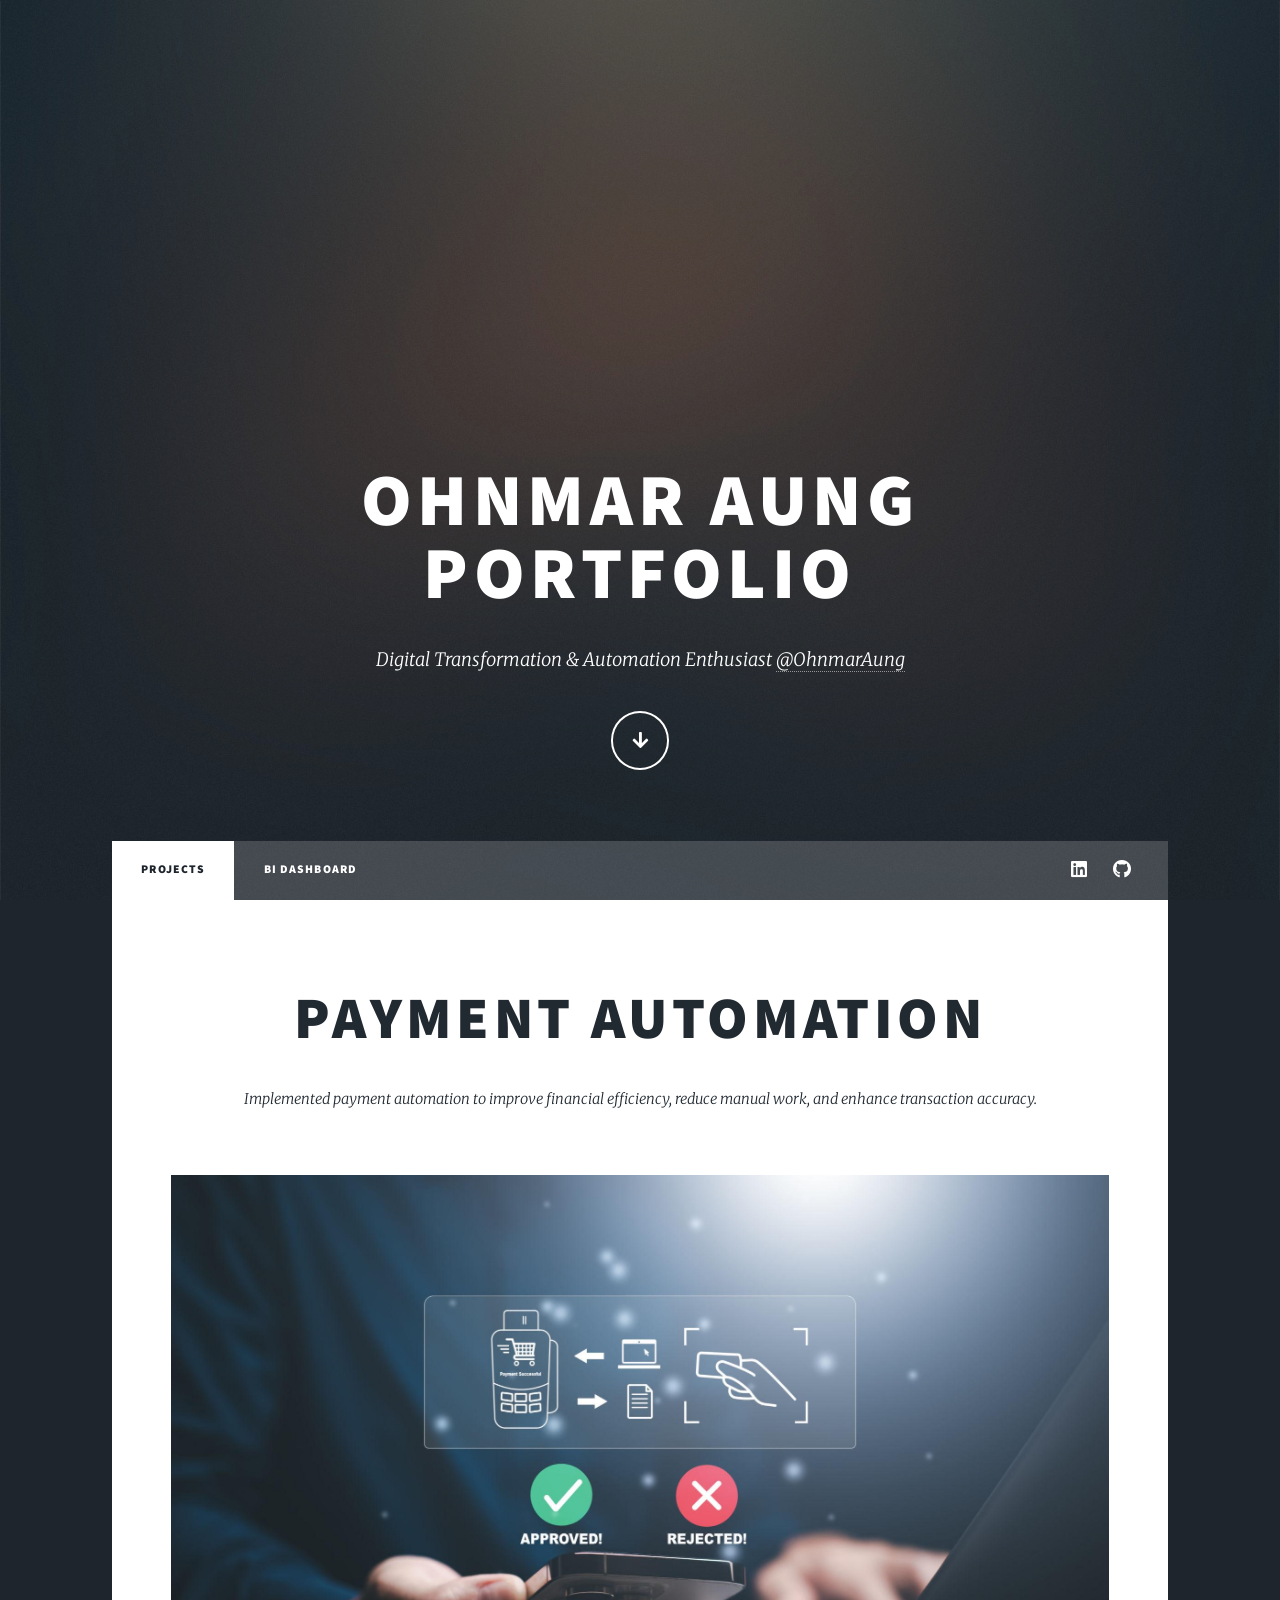
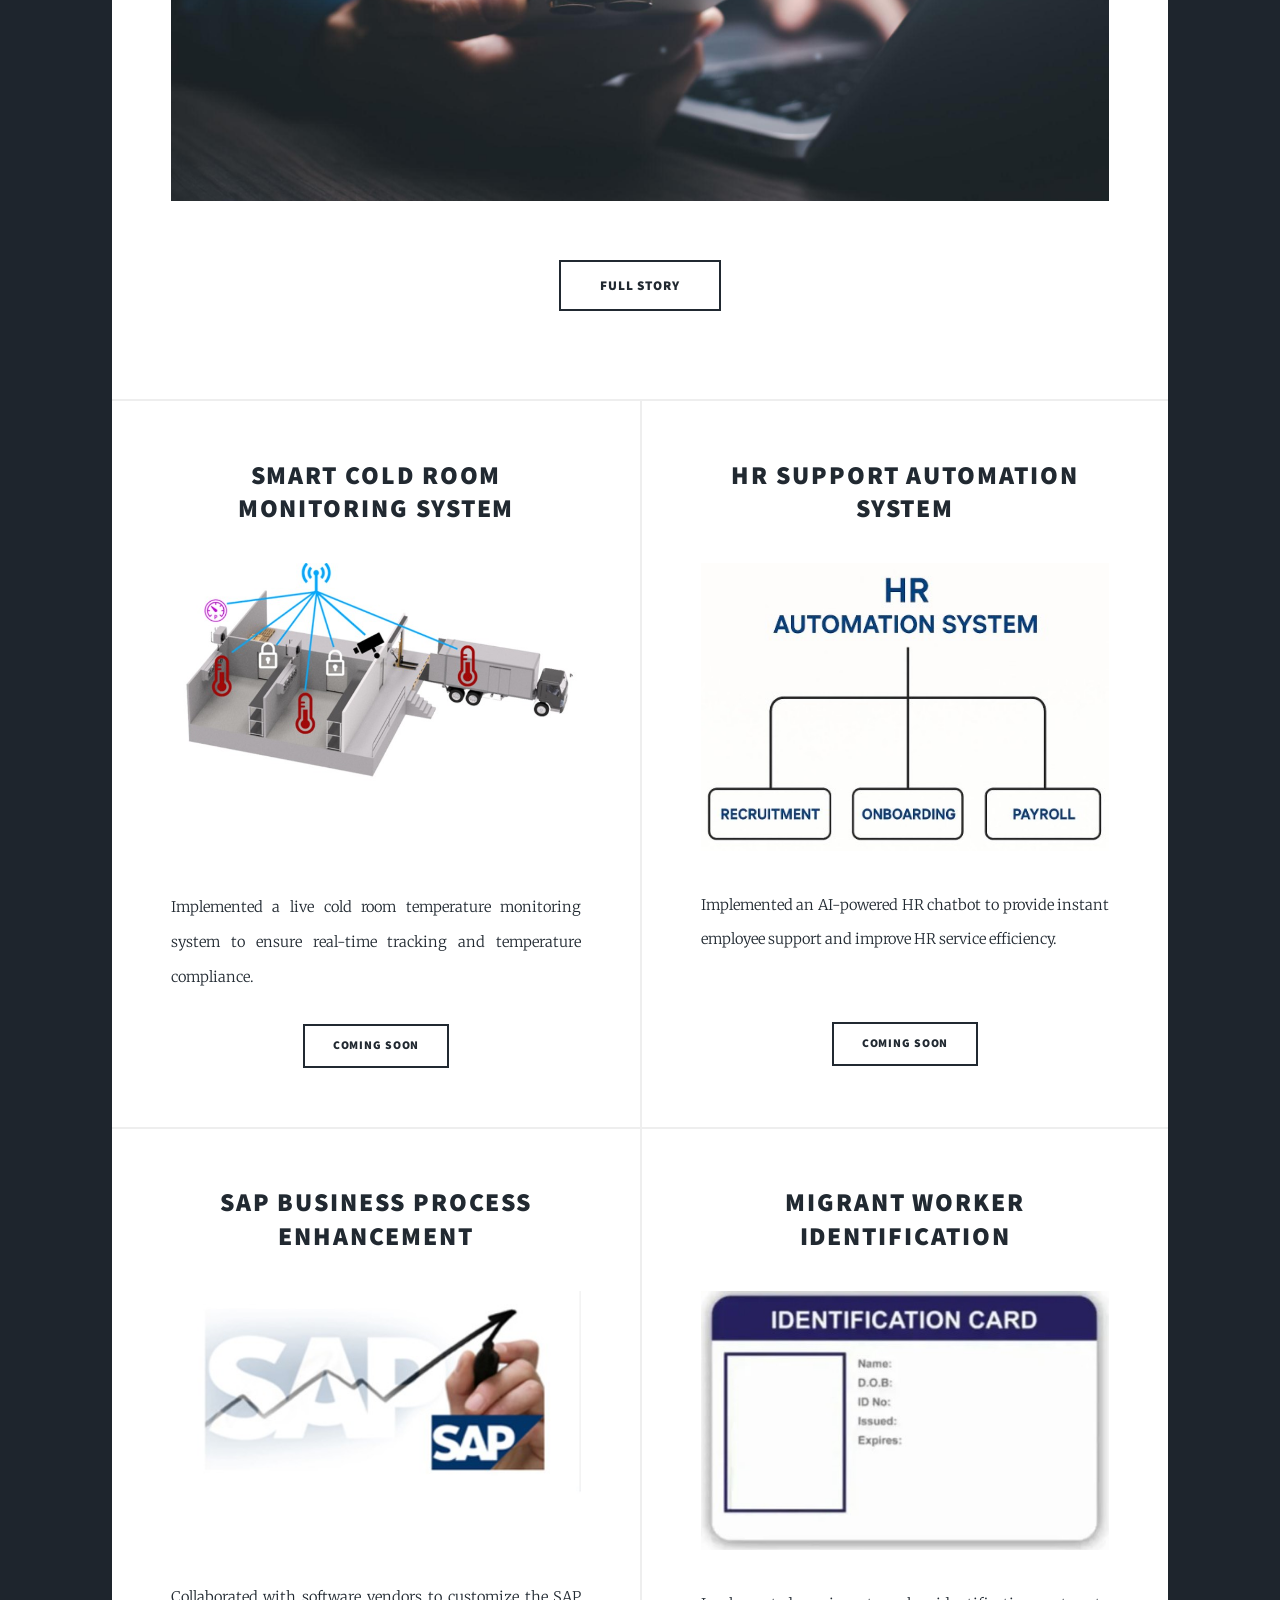
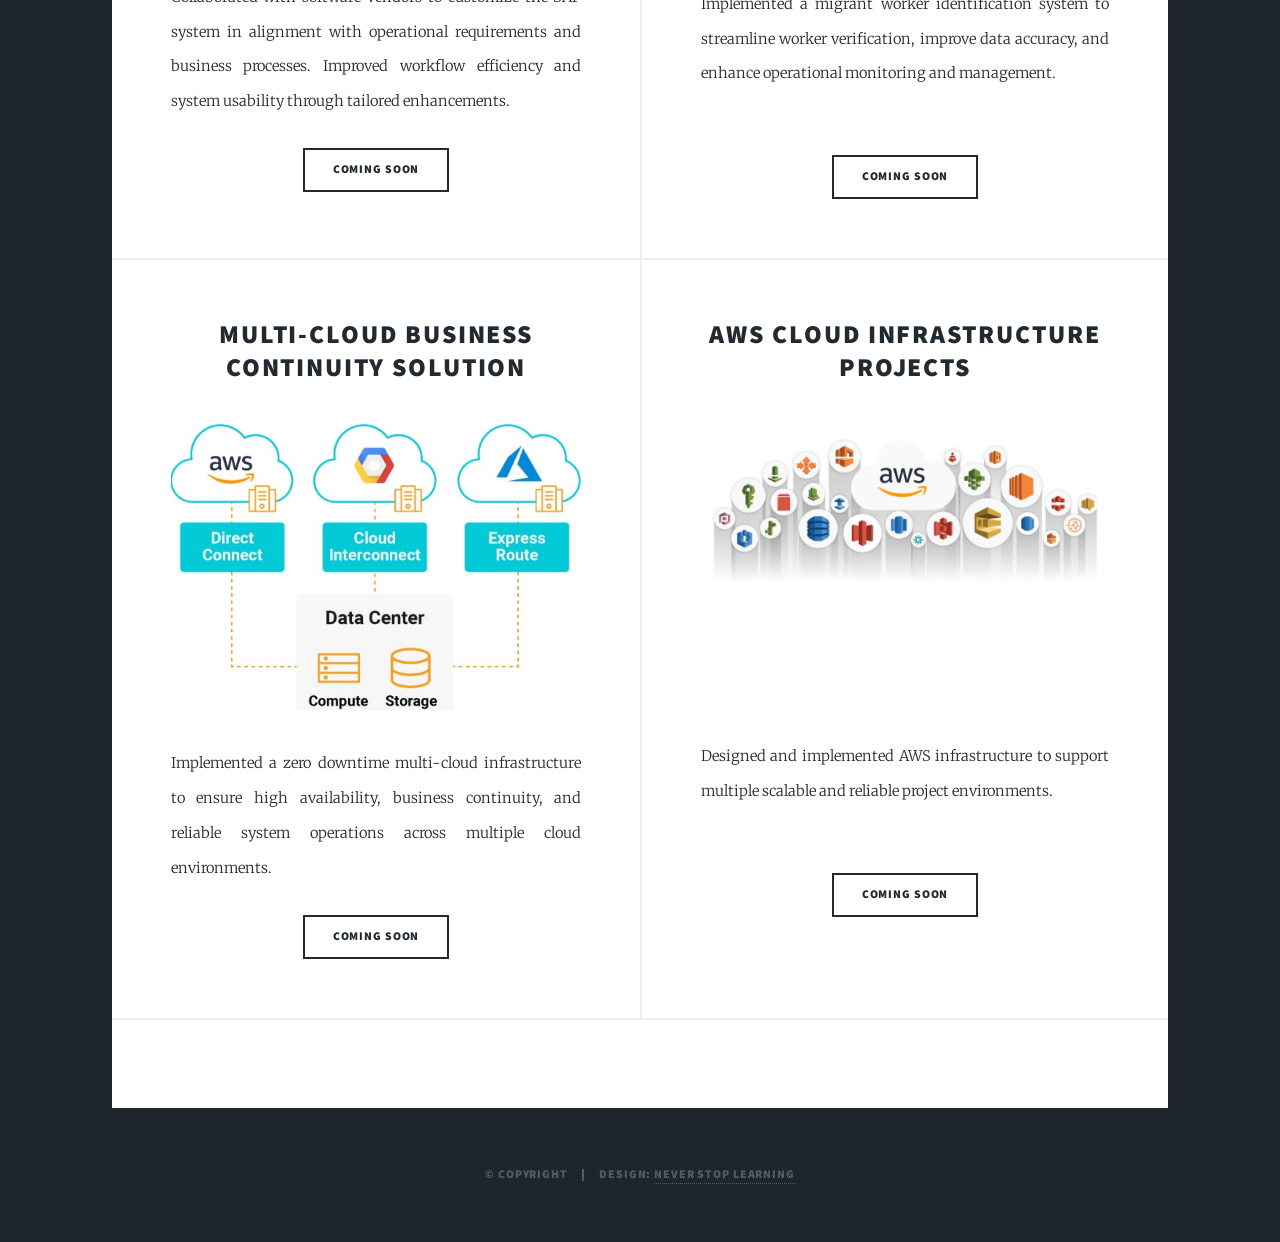
==== commit 3d0eb2cc: "update linkedin url and github url" ====
--- a/index.html
+++ b/index.html
@@ -21,7 +21,7 @@
 					<div id="intro">
 						<h1>Ohnmar Aung<br/> 
 						Portfolio</h1>
-						<p>Digital Transformation & Automation Enthusiast <a href="https://twitter.com/ajlkn">@OhnmarAung</a> </p>
+						<p>Digital Transformation & Automation Enthusiast <a href="https://github.com/paenilay">@OhnmarAung</a> </p>
 						<ul class="actions">
 							<li><a href="#header" class="button icon solid solo fa-arrow-down scrolly">Continue</a></li>
 						</ul>
@@ -42,8 +42,8 @@
 						<ul class="icons">
 						
 							
-							<li><a href="#" class="icon brands fa-linkedin"><span class="label">LinkedIn</span></a></li>
-							<li><a href="#" class="icon brands fa-github"><span class="label">GitHub</span></a></li>
+							<li><a href="https://linkedin.com/in/ohnmar-aung" class="icon brands fa-linkedin"><span class="label">LinkedIn</span></a></li>
+							<li><a href="https://github.com/paenilay" class="icon brands fa-github"><span class="label">GitHub</span></a></li>
 						</ul>
 					</nav>
 
--- a/assets/css/main.css
+++ b/assets/css/main.css
@@ -1,17 +1,10 @@
 @import url(fontawesome-all.min.css);
 @import url("https://fonts.googleapis.com/css?family=Merriweather:300,700,300italic,700italic|Source+Sans+Pro:900");
 
-<<<<<<< HEAD
 /*
 	Massively by HTML5 UP
 	html5up.net | @ajlkn
 	Free for personal and commercial use under the CCA 3.0 license (html5up.net/license)
-=======
-/*
-	Massively by HTML5 UP
-	html5up.net | @ajlkn
-	Free for personal and commercial use under the CCA 3.0 license (html5up.net/license)
->>>>>>> 16d0aa45b314eacc4de9295ef17792e6e066c254
 */
 
 html, body, div, span, applet, object,
--- a/assets/css/noscript.css
+++ b/assets/css/noscript.css
@@ -1,16 +1,9 @@
 @import url(font-awesome.min.css);
 
-<<<<<<< HEAD
 /*
 	Massively by HTML5 UP
 	html5up.net | @ajlkn
 	Free for personal and commercial use under the CCA 3.0 license (html5up.net/license)
-=======
-/*
-	Massively by HTML5 UP
-	html5up.net | @ajlkn
-	Free for personal and commercial use under the CCA 3.0 license (html5up.net/license)
->>>>>>> 16d0aa45b314eacc4de9295ef17792e6e066c254
 */
 
 /* Wrapper */
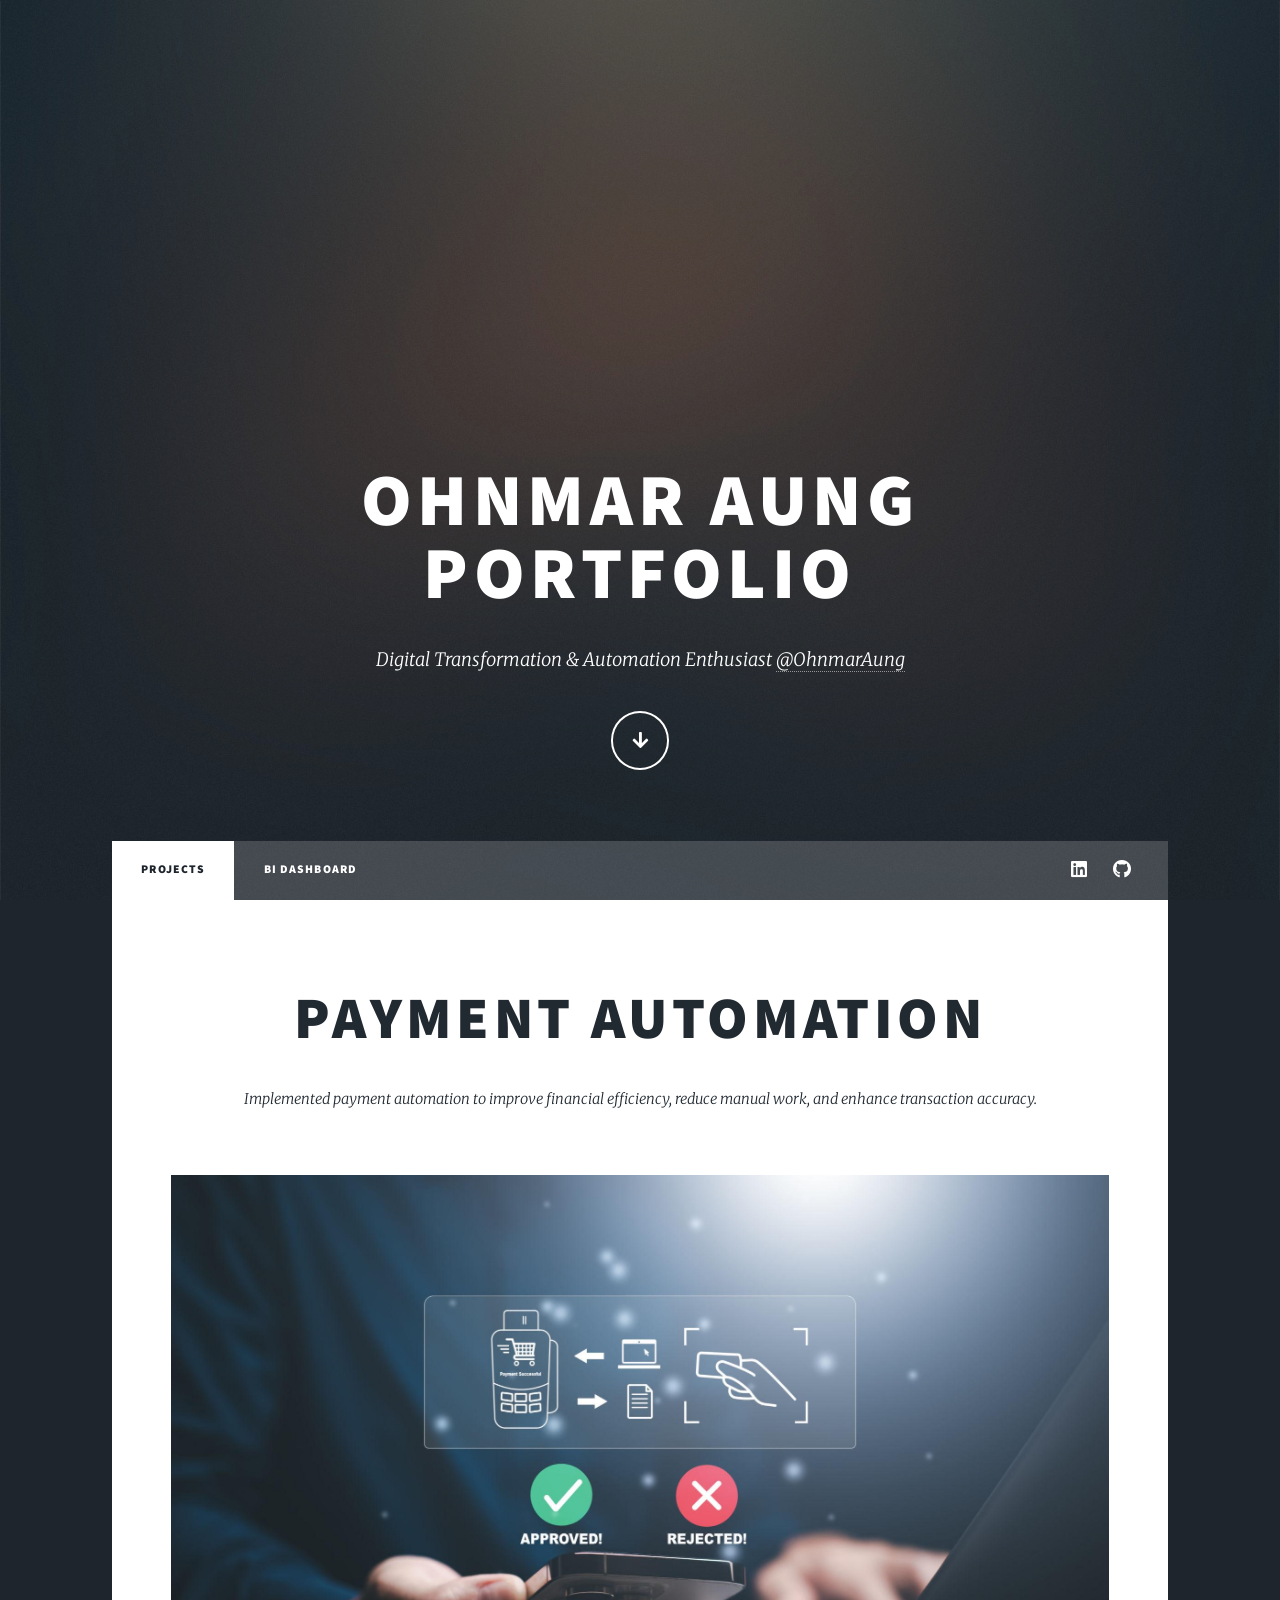
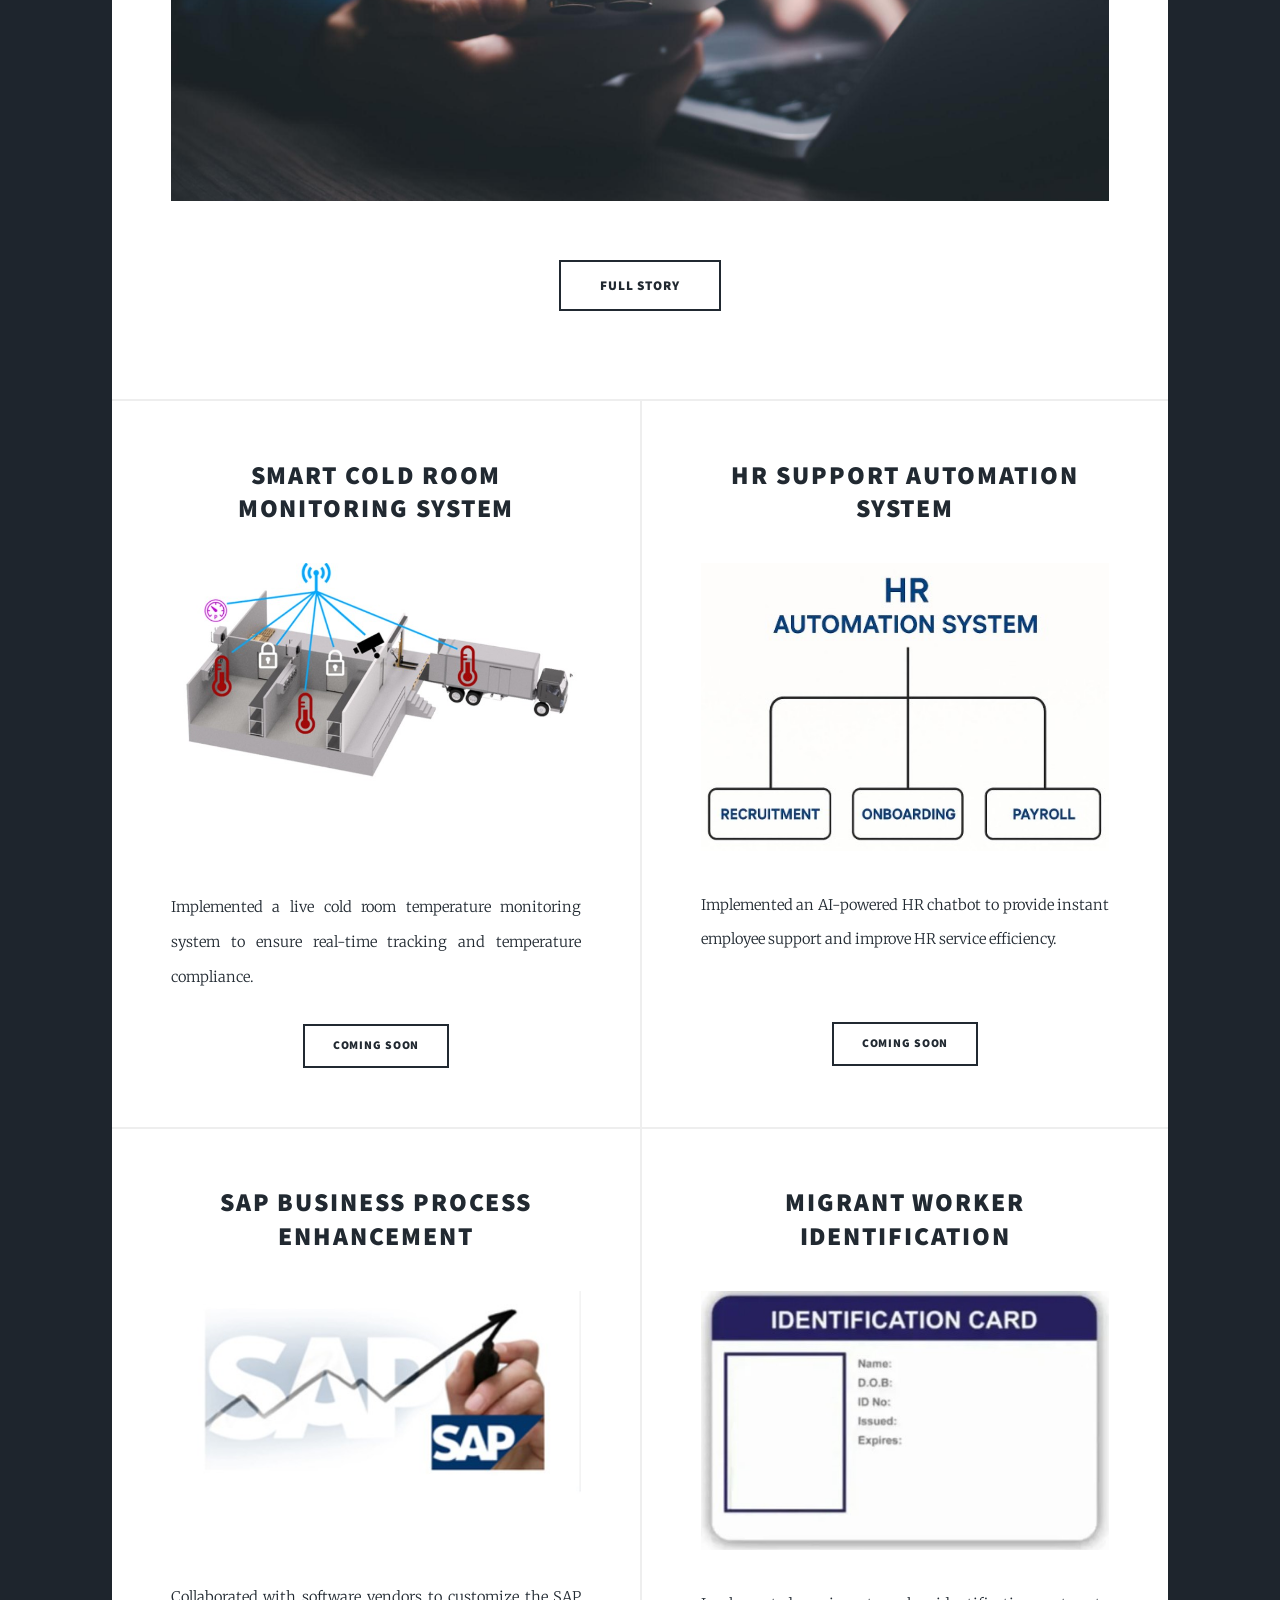
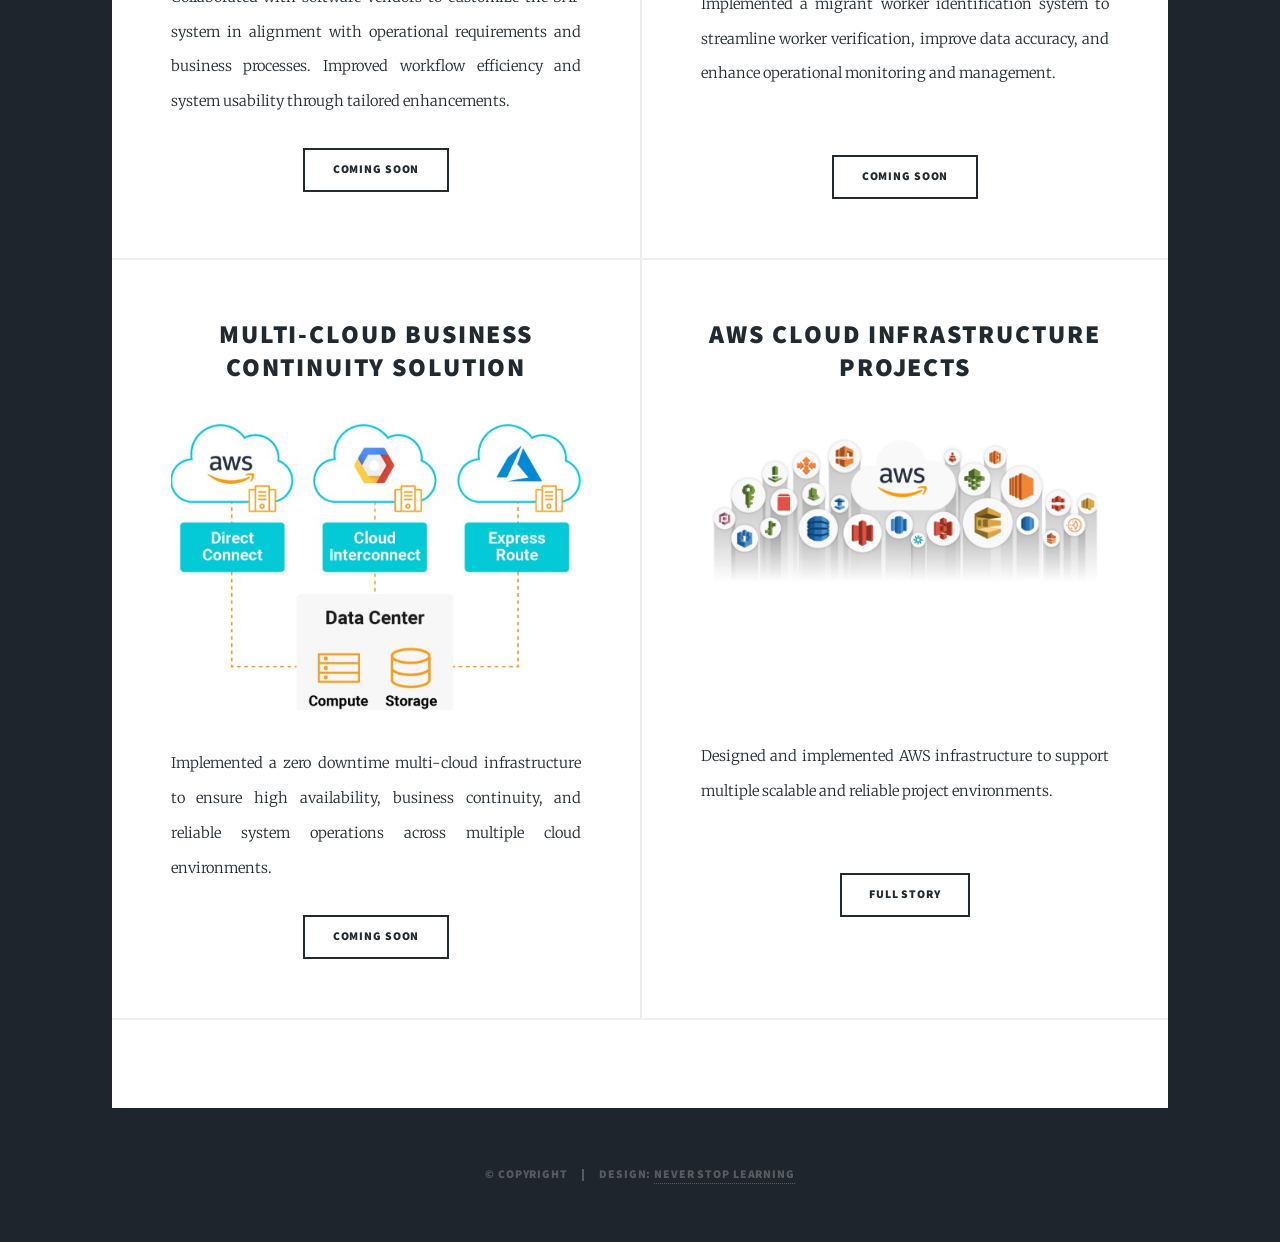
==== commit 34222931: "adding project apex reserve md file" ====
--- a/index.html
+++ b/index.html
@@ -135,7 +135,7 @@
 									<p>Designed and implemented AWS infrastructure to support multiple scalable and reliable project environments.</p>
 									<br>
 									<ul class="actions special">
-										<li><a href="#" class="button">Coming Soon</a></li>
+										<li><a href="https://github.com/paenilay/PortfolioProjects/blob/main/project_apex_reserve.md" class="button">Full Story</a></li>
 									</ul>
 								</article>
 							</section>
